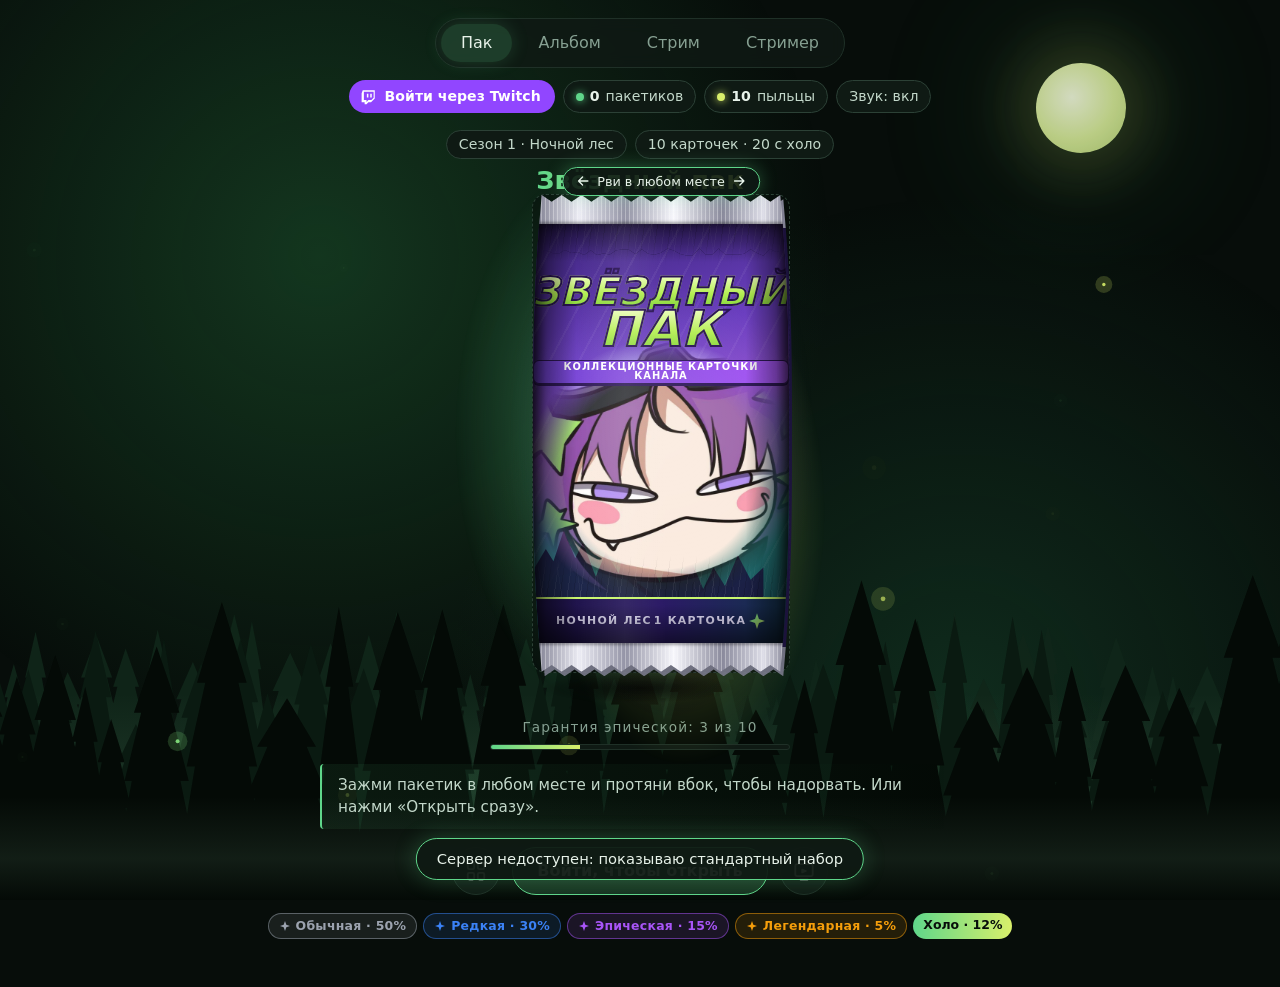
==== index.html @ a60d1fd6 "Панель стримера: пересчитывать доступ после загрузки списка каналов Co-Authored-By: Claude Opus 5.5 " ====
<!doctype html>
<html lang="ru">
<head>
<meta charset="utf-8">
<meta name="viewport" content="width=device-width,initial-scale=1">
<meta name="theme-color" content="#070d0a">
<title>Звёздный пак</title>
<meta name="description" content="Карточки канала за баллы Twitch: открывай пакетики, собирай коллекцию.">
<link rel="icon" href="img/smug.webp">
<link rel="stylesheet" href="style.css?v=202611061317">
</head>
<body>
<div class="bg" aria-hidden="true"><i class="moon"></i><svg class="forest" viewBox="0 0 1600 400" preserveAspectRatio="xMidYMax slice" aria-hidden="true"><defs><linearGradient id="mist" x1="0" y1="0" x2="0" y2="1"><stop offset="0" stop-color="#9fe3b5" stop-opacity="0"/><stop offset=".6" stop-color="#9fe3b5" stop-opacity=".09"/><stop offset="1" stop-color="#9fe3b5" stop-opacity="0"/></linearGradient></defs><path d="M0 400 L0 300 L0 300 L0 300 L7 264 L3 264 L11 231 L7 231 L19 198 L30 231 L26 231 L34 264 L30 264 L37 300 L29 291 L29 291 L37 250 L32 250 L42 210 L38 210 L51 172 L64 210 L60 210 L69 250 L65 250 L73 291 L54 292 L54 292 L59 248 L56 248 L62 207 L59 207 L68 167 L76 207 L73 207 L79 248 L76 248 L81 292 L70 283 L70 283 L77 229 L73 229 L82 177 L78 177 L90 127 L102 177 L98 177 L107 229 L103 229 L110 283 L94 278 L94 278 L102 220 L97 220 L108 165 L103 165 L117 112 L132 165 L127 165 L137 220 L132 220 L141 278 L129 276 L129 276 L140 243 L134 243 L147 212 L141 212 L159 182 L177 212 L171 212 L184 243 L178 243 L188 276 L180 272 L180 272 L185 237 L182 237 L189 204 L186 204 L195 172 L204 204 L201 204 L208 237 L205 237 L211 272 L200 278 L200 278 L206 230 L203 230 L210 185 L206 185 L216 141 L226 185 L222 185 L230 230 L226 230 L232 278 L225 275 L225 275 L233 242 L228 242 L238 211 L234 211 L247 180 L261 211 L256 211 L266 242 L261 242 L269 275 L250 269 L250 269 L259 226 L254 226 L265 185 L260 185 L275 145 L290 185 L285 185 L295 226 L291 226 L299 269 L283 271 L283 271 L290 231 L286 231 L295 194 L291 194 L303 157 L316 194 L312 194 L321 231 L317 231 L324 271 L317 275 L317 275 L323 228 L320 228 L327 183 L324 183 L334 139 L344 183 L341 183 L349 228 L345 228 L351 275 L342 283 L342 283 L351 243 L346 243 L357 206 L352 206 L368 170 L383 206 L378 206 L389 243 L384 243 L393 283 L388 275 L388 275 L395 222 L391 222 L400 173 L396 173 L408 124 L420 173 L416 173 L425 222 L421 222 L428 275 L412 275 L412 275 L417 225 L414 225 L420 177 L417 177 L425 131 L434 177 L431 177 L437 225 L434 225 L439 275 L434 276 L434 276 L444 236 L439 236 L451 198 L445 198 L462 161 L479 198 L473 198 L485 236 L480 236 L490 276 L478 278 L478 278 L487 234 L482 234 L492 192 L488 192 L501 152 L515 192 L510 192 L520 234 L516 234 L524 278 L517 287 L517 287 L525 237 L520 237 L530 190 L525 190 L538 144 L551 190 L546 190 L556 237 L551 237 L559 287 L541 291 L541 291 L550 232 L545 232 L555 176 L551 176 L565 122 L579 176 L575 176 L585 232 L580 232 L589 291 L581 287 L581 287 L588 237 L584 237 L593 189 L589 189 L601 143 L613 189 L609 189 L617 237 L613 237 L620 287 L603 286 L603 286 L609 251 L606 251 L613 218 L609 218 L619 187 L628 218 L625 218 L632 251 L629 251 L635 286 L621 291 L621 291 L627 253 L624 253 L630 217 L627 217 L636 182 L645 217 L642 217 L649 253 L646 253 L652 291 L642 299 L642 299 L647 255 L644 255 L651 213 L648 213 L656 173 L665 213 L662 213 L668 255 L666 255 L671 299 L663 306 L663 306 L673 251 L668 251 L680 198 L674 198 L690 147 L706 198 L701 198 L713 251 L708 251 L717 306 L698 305 L698 305 L705 249 L701 249 L710 195 L706 195 L717 144 L729 195 L725 195 L733 249 L730 249 L736 305 L732 298 L732 298 L738 260 L735 260 L742 224 L738 224 L748 189 L758 224 L754 224 L761 260 L758 260 L764 298 L752 298 L752 298 L761 259 L756 259 L766 222 L761 222 L775 186 L789 222 L784 222 L795 259 L790 259 L798 298 L778 296 L778 296 L785 249 L781 249 L789 204 L785 204 L797 161 L808 204 L805 204 L813 249 L809 249 L816 296 L812 300 L812 300 L820 251 L815 251 L825 205 L820 205 L833 160 L847 205 L842 205 L852 251 L847 251 L855 300 L846 291 L846 291 L856 237 L850 237 L863 187 L857 187 L874 138 L891 187 L886 187 L898 237 L892 237 L903 291 L894 297 L894 297 L901 254 L898 254 L906 214 L902 214 L914 175 L926 214 L922 214 L931 254 L927 254 L934 297 L917 299 L917 299 L923 266 L920 266 L926 235 L923 235 L932 204 L940 235 L937 235 L943 266 L940 266 L946 299 L935 293 L935 293 L942 260 L938 260 L946 229 L942 229 L954 198 L965 229 L961 229 L970 260 L966 260 L973 293 L956 286 L956 286 L961 244 L958 244 L964 205 L962 205 L970 167 L979 205 L976 205 L983 244 L980 244 L985 286 L972 293 L972 293 L981 258 L976 258 L986 224 L981 224 L996 191 L1010 224 L1005 224 L1015 258 L1011 258 L1019 293 L1002 290 L1002 290 L1009 255 L1005 255 L1014 222 L1010 222 L1021 190 L1033 222 L1029 222 L1037 255 L1033 255 L1040 290 L1035 300 L1035 300 L1042 255 L1038 255 L1047 212 L1043 212 L1055 171 L1068 212 L1064 212 L1073 255 L1069 255 L1076 300 L1059 292 L1059 292 L1066 253 L1062 253 L1070 216 L1066 216 L1078 181 L1089 216 L1085 216 L1093 253 L1090 253 L1096 292 L1090 285 L1090 285 L1095 227 L1093 227 L1098 172 L1096 172 L1104 119 L1112 172 L1109 172 L1115 227 L1112 227 L1117 285 L1110 278 L1110 278 L1118 246 L1114 246 L1123 216 L1119 216 L1132 186 L1146 216 L1141 216 L1151 246 L1147 246 L1155 278 L1143 288 L1143 288 L1153 237 L1147 237 L1159 189 L1154 189 L1170 142 L1187 189 L1182 189 L1194 237 L1188 237 L1198 288 L1178 285 L1178 285 L1184 232 L1181 232 L1188 182 L1185 182 L1194 133 L1204 182 L1200 182 L1207 232 L1204 232 L1210 285 L1202 291 L1202 291 L1208 253 L1205 253 L1213 217 L1209 217 L1220 183 L1231 217 L1228 217 L1236 253 L1232 253 L1239 291 L1233 300 L1233 300 L1243 246 L1237 246 L1249 195 L1244 195 L1260 146 L1277 195 L1271 195 L1283 246 L1278 246 L1288 300 L1279 305 L1279 305 L1285 259 L1281 259 L1289 216 L1285 216 L1295 174 L1306 216 L1302 216 L1310 259 L1306 259 L1312 305 L1301 296 L1301 296 L1306 256 L1304 256 L1309 219 L1307 219 L1315 183 L1323 219 L1320 219 L1326 256 L1323 256 L1328 296 L1319 300 L1319 300 L1329 256 L1323 256 L1336 214 L1330 214 L1348 174 L1365 214 L1360 214 L1372 256 L1367 256 L1377 300 L1370 309 L1370 309 L1381 268 L1375 268 L1388 228 L1382 228 L1399 190 L1417 228 L1411 228 L1424 268 L1418 268 L1428 309 L1407 304 L1407 304 L1413 267 L1409 267 L1417 232 L1413 232 L1423 198 L1433 232 L1430 232 L1437 267 L1433 267 L1439 304 L1432 312 L1432 312 L1442 267 L1436 267 L1448 225 L1443 225 L1459 184 L1475 225 L1470 225 L1482 267 L1477 267 L1486 312 L1474 318 L1474 318 L1479 268 L1477 268 L1483 221 L1480 221 L1489 175 L1497 221 L1495 221 L1501 268 L1498 268 L1503 318 L1499 324 L1499 324 L1509 279 L1504 279 L1515 236 L1510 236 L1525 195 L1541 236 L1535 236 L1547 279 L1542 279 L1551 324 L1531 329 L1531 329 L1538 275 L1534 275 L1542 225 L1538 225 L1550 175 L1561 225 L1557 225 L1565 275 L1562 275 L1568 329 L1564 327 L1564 327 L1571 269 L1567 269 L1576 215 L1572 215 L1584 162 L1596 215 L1592 215 L1601 269 L1597 269 L1604 327 L1596 321 L1596 321 L1601 285 L1598 285 L1605 251 L1602 251 L1611 219 L1620 251 L1617 251 L1624 285 L1621 285 L1626 321 L1600 327 L1600 400 Z" fill="#10261a" opacity="0.95"/><rect x="0" y="200" width="1600" height="160" fill="url(#mist)"/><path d="M0 400 L0 330 L0 330 L0 330 L7 263 L3 263 L12 199 L8 199 L19 137 L31 199 L27 199 L36 263 L32 263 L39 330 L35 333 L35 333 L43 275 L38 275 L49 220 L44 220 L58 168 L72 220 L68 220 L78 275 L73 275 L82 333 L63 325 L63 325 L76 264 L69 264 L85 206 L78 206 L100 150 L122 206 L114 206 L131 264 L123 264 L137 325 L117 332 L117 332 L126 263 L121 263 L132 198 L127 198 L142 135 L158 198 L153 198 L164 263 L159 263 L168 332 L160 327 L160 327 L167 278 L163 278 L173 232 L168 232 L181 188 L194 232 L190 232 L199 278 L195 278 L203 327 L187 328 L187 328 L195 275 L191 275 L200 225 L196 225 L209 177 L222 225 L218 225 L227 275 L223 275 L231 328 L213 335 L213 335 L222 280 L217 280 L227 229 L223 229 L237 179 L251 229 L246 229 L257 280 L252 280 L261 335 L249 341 L249 341 L258 271 L253 271 L264 204 L259 204 L274 140 L289 204 L284 204 L295 271 L290 271 L299 341 L285 342 L285 342 L295 303 L290 303 L302 266 L296 266 L313 230 L329 266 L324 266 L336 303 L330 303 L340 342 L324 337 L324 337 L330 270 L327 270 L334 208 L331 208 L340 147 L350 208 L347 208 L354 270 L351 270 L357 337 L344 336 L344 336 L355 279 L349 279 L363 224 L357 224 L376 171 L395 224 L388 224 L402 279 L396 279 L407 336 L386 337 L386 337 L396 271 L390 271 L403 209 L397 209 L414 148 L431 209 L425 209 L438 271 L432 271 L442 337 L419 338 L419 338 L427 290 L422 290 L432 244 L428 244 L440 200 L453 244 L449 244 L459 290 L454 290 L462 338 L454 338 L454 338 L464 273 L459 273 L471 211 L466 211 L482 152 L499 211 L494 211 L506 273 L500 273 L511 338 L503 337 L503 337 L514 281 L508 281 L521 228 L515 228 L533 176 L550 228 L544 228 L557 281 L551 281 L562 337 L546 340 L546 340 L555 283 L550 283 L561 229 L556 229 L572 177 L587 229 L582 229 L594 283 L588 283 L598 340 L583 347 L583 347 L594 278 L588 278 L602 213 L595 213 L614 149 L633 213 L627 213 L640 278 L634 278 L645 347 L638 343 L638 343 L648 272 L642 272 L655 204 L649 204 L666 139 L683 204 L677 204 L690 272 L684 272 L694 343 L685 337 L685 337 L692 283 L688 283 L697 233 L693 233 L704 183 L715 233 L712 233 L720 283 L716 283 L723 337 L707 333 L707 333 L713 271 L710 271 L718 213 L714 213 L725 156 L735 213 L732 213 L740 271 L736 271 L743 333 L736 340 L736 340 L743 276 L739 276 L748 216 L744 216 L756 158 L768 216 L764 216 L772 276 L768 276 L775 340 L767 334 L767 334 L779 262 L772 262 L788 193 L781 193 L802 127 L823 193 L816 193 L831 262 L824 262 L837 334 L811 341 L811 341 L820 286 L815 286 L826 233 L821 233 L835 182 L850 233 L845 233 L856 286 L851 286 L860 341 L855 347 L855 347 L862 293 L858 293 L867 242 L863 242 L875 193 L887 242 L883 242 L891 293 L887 293 L894 347 L884 344 L884 344 L891 294 L887 294 L896 247 L892 247 L904 202 L916 247 L912 247 L921 294 L917 294 L925 344 L917 336 L917 336 L927 282 L921 282 L933 231 L928 231 L945 182 L961 231 L956 231 L968 282 L963 282 L973 336 L948 334 L948 334 L958 277 L952 277 L965 224 L960 224 L977 172 L995 224 L989 224 L1002 277 L996 277 L1007 334 L982 341 L982 341 L993 269 L987 269 L1001 200 L995 200 L1015 134 L1034 200 L1028 200 L1042 269 L1036 269 L1048 341 L1020 338 L1020 338 L1026 272 L1023 272 L1030 210 L1027 210 L1037 150 L1048 210 L1044 210 L1052 272 L1048 272 L1054 338 L1042 332 L1042 332 L1051 261 L1046 261 L1057 195 L1052 195 L1068 130 L1083 195 L1078 195 L1089 261 L1084 261 L1093 332 L1084 328 L1084 328 L1091 257 L1088 257 L1096 190 L1092 190 L1104 126 L1116 190 L1112 190 L1120 257 L1116 257 L1123 328 L1114 331 L1114 331 L1120 290 L1117 290 L1124 252 L1121 252 L1132 215 L1143 252 L1139 252 L1147 290 L1143 290 L1150 331 L1142 330 L1142 330 L1149 258 L1145 258 L1153 191 L1149 191 L1160 126 L1171 191 L1167 191 L1175 258 L1171 258 L1178 330 L1170 335 L1170 335 L1176 266 L1173 266 L1181 202 L1177 202 L1188 139 L1199 202 L1195 202 L1203 266 L1199 266 L1206 335 L1190 340 L1190 340 L1200 290 L1195 290 L1206 243 L1201 243 L1216 196 L1232 243 L1227 243 L1238 290 L1233 290 L1242 340 L1229 347 L1229 347 L1237 304 L1232 304 L1242 264 L1238 264 L1251 224 L1264 264 L1260 264 L1269 304 L1265 304 L1273 347 L1261 343 L1261 343 L1268 299 L1264 299 L1272 257 L1269 257 L1280 217 L1291 257 L1287 257 L1295 299 L1292 299 L1298 343 L1282 338 L1282 338 L1291 289 L1286 289 L1296 243 L1291 243 L1305 198 L1319 243 L1314 243 L1324 289 L1320 289 L1328 338 L1320 335 L1320 335 L1329 290 L1324 290 L1336 248 L1330 248 L1346 207 L1363 248 L1357 248 L1369 290 L1364 290 L1373 335 L1356 327 L1356 327 L1363 288 L1359 288 L1369 251 L1364 251 L1377 216 L1390 251 L1386 251 L1395 288 L1391 288 L1399 327 L1391 328 L1391 328 L1398 273 L1394 273 L1403 221 L1399 221 L1411 171 L1423 221 L1419 221 L1428 273 L1424 273 L1431 328 L1426 322 L1426 322 L1438 268 L1431 268 L1446 218 L1440 218 L1460 169 L1480 218 L1473 218 L1488 268 L1481 268 L1493 322 L1475 327 L1475 327 L1484 271 L1479 271 L1490 218 L1485 218 L1499 166 L1514 218 L1509 218 L1520 271 L1515 271 L1524 327 L1514 335 L1514 335 L1522 267 L1517 267 L1528 203 L1523 203 L1537 142 L1551 203 L1547 203 L1557 267 L1552 267 L1561 335 L1551 337 L1551 337 L1560 286 L1555 286 L1566 239 L1561 239 L1576 192 L1591 239 L1586 239 L1597 286 L1592 286 L1601 337 L1579 331 L1579 331 L1586 267 L1582 267 L1590 206 L1587 206 L1597 147 L1608 206 L1604 206 L1612 267 L1609 267 L1615 331 L1600 326 L1600 400 Z" fill="#0a1a11" opacity="1"/><path d="M0 400 L0 370 L0 370 L0 370 L8 286 L4 286 L14 207 L9 207 L23 131 L37 207 L32 207 L43 286 L38 286 L46 370 L39 360 L39 360 L50 303 L44 303 L57 250 L51 250 L68 199 L85 250 L79 250 L92 303 L86 303 L96 360 L77 360 L77 360 L86 294 L81 294 L92 232 L87 232 L102 172 L117 232 L112 232 L123 294 L118 294 L127 360 L109 360 L109 360 L126 290 L116 290 L137 223 L128 223 L156 159 L184 223 L175 223 L196 290 L186 290 L203 360 L169 360 L169 360 L179 298 L174 298 L186 240 L181 240 L198 184 L216 240 L210 240 L223 298 L217 298 L227 360 L201 359 L201 359 L213 290 L206 290 L221 226 L215 226 L235 163 L255 226 L248 226 L263 290 L256 290 L269 359 L243 359 L243 359 L250 301 L246 301 L255 247 L251 247 L264 194 L276 247 L272 247 L281 301 L277 301 L285 359 L267 357 L267 357 L275 311 L271 311 L280 267 L276 267 L289 225 L302 267 L298 267 L308 311 L303 311 L311 357 L296 354 L296 354 L309 285 L302 285 L318 219 L311 219 L333 155 L355 219 L347 219 L364 285 L356 285 L370 354 L356 356 L356 356 L370 271 L362 271 L380 190 L372 190 L396 112 L420 190 L412 190 L430 271 L422 271 L436 356 L411 354 L411 354 L428 302 L419 302 L440 252 L430 252 L459 205 L487 252 L478 252 L499 302 L489 302 L506 354 L487 356 L487 356 L495 272 L491 272 L501 194 L496 194 L509 117 L523 194 L518 194 L528 272 L524 272 L531 356 L525 357 L525 357 L540 275 L532 275 L550 197 L542 197 L566 122 L591 197 L582 197 L600 275 L592 275 L607 357 L574 358 L574 358 L587 274 L580 274 L595 195 L588 195 L609 119 L629 195 L623 195 L638 274 L631 274 L643 358 L632 360 L632 360 L645 274 L638 274 L654 193 L646 193 L668 114 L690 193 L683 193 L699 274 L692 274 L705 360 L690 360 L690 360 L699 313 L694 313 L706 269 L700 269 L717 226 L733 269 L727 269 L739 313 L734 313 L744 360 L722 358 L722 358 L730 275 L726 275 L736 196 L731 196 L745 120 L760 196 L755 196 L765 275 L761 275 L769 358 L757 360 L757 360 L771 283 L763 283 L780 211 L772 211 L795 141 L818 211 L810 211 L827 283 L819 283 L833 360 L812 354 L812 354 L827 274 L818 274 L837 199 L829 199 L854 127 L880 199 L871 199 L890 274 L881 274 L897 354 L873 354 L873 354 L887 306 L880 306 L897 260 L889 260 L912 216 L935 260 L928 260 L945 306 L937 306 L951 354 L936 351 L936 351 L944 294 L940 294 L950 239 L945 239 L959 187 L972 239 L968 239 L978 294 L973 294 L982 351 L973 348 L973 348 L987 258 L979 258 L997 173 L989 173 L1014 91 L1038 173 L1030 173 L1048 258 L1040 258 L1055 348 L1032 346 L1032 346 L1044 270 L1037 270 L1052 198 L1045 198 L1066 128 L1086 198 L1079 198 L1094 270 L1087 270 L1100 346 L1087 348 L1087 348 L1101 299 L1093 299 L1110 253 L1103 253 L1126 208 L1149 253 L1141 253 L1158 299 L1150 299 L1164 348 L1133 345 L1133 345 L1148 286 L1140 286 L1158 230 L1150 230 L1174 175 L1199 230 L1191 230 L1209 286 L1201 286 L1215 345 L1195 339 L1195 339 L1203 281 L1198 281 L1208 227 L1204 227 L1217 174 L1231 227 L1226 227 L1236 281 L1232 281 L1240 339 L1230 341 L1230 341 L1244 283 L1236 283 L1253 227 L1246 227 L1269 173 L1293 227 L1285 227 L1302 283 L1294 283 L1308 341 L1287 341 L1287 341 L1299 290 L1293 290 L1307 242 L1301 242 L1321 195 L1341 242 L1334 242 L1349 290 L1342 290 L1354 341 L1345 337 L1345 337 L1362 249 L1353 249 L1373 166 L1364 166 L1392 86 L1421 166 L1411 166 L1432 249 L1423 249 L1440 337 L1398 337 L1398 337 L1413 247 L1405 247 L1424 163 L1415 163 L1441 81 L1467 163 L1458 163 L1477 247 L1468 247 L1484 337 L1459 334 L1459 334 L1468 245 L1463 245 L1475 162 L1469 162 L1485 81 L1501 162 L1496 162 L1507 245 L1502 245 L1512 334 L1492 335 L1492 335 L1501 266 L1496 266 L1507 200 L1502 200 L1516 137 L1531 200 L1526 200 L1537 266 L1532 266 L1541 335 L1535 331 L1535 331 L1551 262 L1542 262 L1561 197 L1553 197 L1578 134 L1604 197 L1596 197 L1615 262 L1606 262 L1622 331 L1600 333 L1600 400 Z" fill="#040a06" opacity="1"/><rect x="0" y="300" width="1600" height="100" fill="url(#mist)"/></svg><div class="leaves"><i class="leaf" style="left:23.1%;--d:24.8s;--dl:-12.6s;--s:0.72;--lc:#3fae5e"><svg viewBox="0 0 24 24"><path d="M12 2C6 6 4 12 6 18c1 2 3 4 6 4 3 0 5-2 6-4 2-6 0-12-6-16Zm0 3v16" /></svg></i><i class="leaf" style="left:95.0%;--d:22.2s;--dl:-10.5s;--s:1.21;--lc:#d9ef6b"><svg viewBox="0 0 24 24"><path d="M12 2C6 6 4 12 6 18c1 2 3 4 6 4 3 0 5-2 6-4 2-6 0-12-6-16Zm0 3v16" /></svg></i><i class="leaf" style="left:34.4%;--d:17.8s;--dl:-21.8s;--s:0.70;--lc:#c9a43a"><svg viewBox="0 0 24 24"><path d="M12 2C6 6 4 12 6 18c1 2 3 4 6 4 3 0 5-2 6-4 2-6 0-12-6-16Zm0 3v16" /></svg></i><i class="leaf" style="left:83.9%;--d:15.4s;--dl:-24.1s;--s:1.20;--lc:#c9a43a"><svg viewBox="0 0 24 24"><path d="M12 2C6 6 4 12 6 18c1 2 3 4 6 4 3 0 5-2 6-4 2-6 0-12-6-16Zm0 3v16" /></svg></i><i class="leaf" style="left:25.3%;--d:14.8s;--dl:-10.1s;--s:1.31;--lc:#3fae5e"><svg viewBox="0 0 24 24"><path d="M12 2C6 6 4 12 6 18c1 2 3 4 6 4 3 0 5-2 6-4 2-6 0-12-6-16Zm0 3v16" /></svg></i><i class="leaf" style="left:36.1%;--d:19.1s;--dl:-7.2s;--s:0.73;--lc:#3fae5e"><svg viewBox="0 0 24 24"><path d="M12 2C6 6 4 12 6 18c1 2 3 4 6 4 3 0 5-2 6-4 2-6 0-12-6-16Zm0 3v16" /></svg></i><i class="leaf" style="left:5.2%;--d:21.9s;--dl:-16.5s;--s:0.80;--lc:#c9a43a"><svg viewBox="0 0 24 24"><path d="M12 2C6 6 4 12 6 18c1 2 3 4 6 4 3 0 5-2 6-4 2-6 0-12-6-16Zm0 3v16" /></svg></i><i class="leaf" style="left:43.6%;--d:17.8s;--dl:-20.1s;--s:1.25;--lc:#d9ef6b"><svg viewBox="0 0 24 24"><path d="M12 2C6 6 4 12 6 18c1 2 3 4 6 4 3 0 5-2 6-4 2-6 0-12-6-16Zm0 3v16" /></svg></i><i class="leaf" style="left:88.4%;--d:23.7s;--dl:-16.4s;--s:1.34;--lc:#2f8f4c"><svg viewBox="0 0 24 24"><path d="M12 2C6 6 4 12 6 18c1 2 3 4 6 4 3 0 5-2 6-4 2-6 0-12-6-16Zm0 3v16" /></svg></i><i class="leaf" style="left:54.9%;--d:22.6s;--dl:-1.3s;--s:1.21;--lc:#d9ef6b"><svg viewBox="0 0 24 24"><path d="M12 2C6 6 4 12 6 18c1 2 3 4 6 4 3 0 5-2 6-4 2-6 0-12-6-16Zm0 3v16" /></svg></i><i class="leaf" style="left:61.5%;--d:15.7s;--dl:-22.6s;--s:1.04;--lc:#2f8f4c"><svg viewBox="0 0 24 24"><path d="M12 2C6 6 4 12 6 18c1 2 3 4 6 4 3 0 5-2 6-4 2-6 0-12-6-16Zm0 3v16" /></svg></i></div></div>
<div class="veil" id="veil" aria-hidden="true"></div>
<button class="dropstar" id="dropStar" hidden aria-label="Звездопад! Поймай звезду"><svg viewBox="0 0 24 24"><path d="M12 1.5 14.6 9.4 22.5 12 14.6 14.6 12 22.5 9.4 14.6 1.5 12 9.4 9.4Z" fill="#e8ffb0"/></svg><span>Лови!</span></button>
<div class="dropbanner" id="dropBanner" hidden></div>
<button class="ufo" id="ufo" hidden aria-label="НЛО! Нажми, чтобы получить бонус">
  <i class="beam"></i>
  <svg viewBox="0 0 120 60" aria-hidden="true">
    <defs>
      <linearGradient id="uf1" x1="0" y1="0" x2="0" y2="1"><stop offset="0" stop-color="#eef2f6"/><stop offset=".55" stop-color="#9aa4b4"/><stop offset="1" stop-color="#4d5566"/></linearGradient>
      <radialGradient id="uf2" cx=".4" cy=".35" r=".7"><stop offset="0" stop-color="#eafff3"/><stop offset=".5" stop-color="#7ff0b0" stop-opacity=".85"/><stop offset="1" stop-color="#2a9a68" stop-opacity=".7"/></radialGradient>
    </defs>
    <ellipse cx="60" cy="27" rx="22" ry="17" fill="url(#uf2)"/>
    <ellipse cx="53" cy="20" rx="6" ry="4" fill="#fff" opacity=".6"/>
    <ellipse cx="60" cy="37" rx="56" ry="13" fill="url(#uf1)"/>
    <ellipse cx="60" cy="33" rx="44" ry="5" fill="#ffffff" opacity=".35"/>
    <ellipse cx="60" cy="45" rx="26" ry="5" fill="#2e3442"/>
    <g class="ul"><circle cx="18" cy="39" r="3"/><circle cx="34" cy="43" r="3"/><circle cx="52" cy="45" r="3"/><circle cx="68" cy="45" r="3"/><circle cx="86" cy="43" r="3"/><circle cx="102" cy="39" r="3"/></g>
  </svg>
</button>

<header>
  <nav>
    <a href="#pack" data-tab="pack" aria-current="page">Пак</a>
    <a href="#album" data-tab="album">Альбом</a>
    <a href="#stream" data-tab="stream">Стрим</a>
    <a href="#admin" data-tab="admin">Стример</a>
  </nav>
  <div class="wallet">
    <span id="userbox" class="userbox"></span>
    <span class="cat" title="Баллы канала"><i class="d"></i><b id="bal">0</b> баллов</span>
    <span class="cat" title="Лесная пыльца за дубли"><i class="d t"></i><b id="dust">0</b> пыльцы</span>
    <span class="cat watchchip" id="watchChip" hidden title="Пакетик за просмотр стрима"><i class="d w"></i><b id="watchTxt">0/30</b> мин</span>
    <button class="cat" id="earn">+5 000 баллов</button>
    <button class="cat" id="reset">Сбросить демо</button>
    <button class="cat" id="snd" aria-pressed="true">Звук: вкл</button>
  </div>
</header>

<!-- ПАК -->
<main class="home" id="tab-pack">
  <section class="info" id="info" aria-live="polite"></section>
  <div class="stagewrap" id="stage">
    <div class="glow" id="glow" aria-hidden="true"></div>
    <div class="rays" id="rays" aria-hidden="true"></div>
    <div class="flash" id="flash" aria-hidden="true"></div>
    <div class="shadow" aria-hidden="true"></div>
  </div>
  <div class="counter" id="pityTxt"></div>
  <div class="pity"><i id="pityBar" style="width:0"></i></div>
  <div class="notebox" id="notebox"><p class="note" id="note">Нажми «Открыть» — на стриме так же сработает награда за баллы канала.</p></div>
  <div class="controls">
    <button class="btn" id="toAlbum" aria-label="Открыть альбом" title="Альбом"><svg viewBox="0 0 24 24"><rect x="3" y="3" width="7" height="7" rx="1.5"/><rect x="14" y="3" width="7" height="7" rx="1.5"/><rect x="3" y="14" width="7" height="7" rx="1.5"/><rect x="14" y="14" width="7" height="7" rx="1.5"/></svg></button>
    <button class="pill" id="open">Открыть <span class="cost">5 000</span></button>
    <button class="btn" id="toStream" aria-label="Оверлей стрима" title="Оверлей"><svg viewBox="0 0 24 24"><rect x="2.5" y="4.5" width="19" height="13" rx="2"/><path d="M8 21h8M10 10.5l4 1.5-4 1.5z"/></svg></button>
  </div>
  <button class="pill sm inspect" id="inspect" hidden>Рассмотреть карточку</button>
  <div class="odds" id="odds"></div>
  <section class="recent" id="recent" hidden><h3>Выбито за эту сессию</h3><div class="rlist" id="rlist"></div></section>
</main>

<!-- АЛЬБОМ -->
<main id="tab-album" hidden>
  <div class="bar">
    <div class="stats">
      <span class="cat">Собрано <b id="sCol">0 / 20</b></span>
      <span class="cat">Паков <b id="sPulls">0</b></span>
      <span class="cat">Дублей <b id="sDup">0</b></span>
    </div>
    <div class="chips" id="filters"></div>
  </div>
  <div class="progress"><i id="colBar" style="width:0"></i></div>
  <div id="album"></div>
</main>

<!-- СТРИМ -->
<main id="tab-stream" hidden>
  <div class="streamgrid" id="liveGrid" hidden style="margin-bottom:16px">
    <section class="doc">
      <div class="lw-head"><h2>Смотри стрим здесь</h2><span class="lw-state" id="lwState">офлайн</span></div>
      <div class="chsw" id="chSwitch"></div>
      <div class="player" id="playerBox"><div class="ph">Плеер появится здесь</div></div>
      <div class="lw-prog"><div class="lw-txt" id="lwTxt">Войди на сайт: пока идёт стрим, за каждые 30 минут просмотра — бесплатный пакетик.</div><div class="lw-bar"><i id="lwBar"></i></div></div>
    </section>
    <section class="doc"><h2>Чат</h2><div class="chatbox" id="chatBox"></div></section>
  </div>
  <div class="streamgrid">
    <section class="doc" id="demoScreen">
      <h2>Так это видят на стриме</h2>
      <p class="lh">Оверлей для OBS: добавляется как «Источник браузера»</p>
      <p class="lh" id="obsLink" hidden></p>
      <div class="screen">
        <span class="live">LIVE</span>
        <div class="game">идёт стрим…</div>
        <div class="alert" id="alert"><div class="ap" id="alertPic"></div><div><div class="t1" id="alertT1"></div><div class="t2" id="alertT2"></div></div></div>
      </div>
      <label class="nick" for="nick">Твой ник в чате <input id="nick" value="zvezdochka_fan" maxlength="24"></label>
    </section>
    <section class="doc">
      <h2>Лента выпадений</h2>
      <p class="lh">Весь канал, в реальном времени</p>
      <ul class="feed" id="feed"></ul>
      <p class="note">Дубли превращаются в лесную пыльцу. Пыльца тратится на создание недостающей карточки прямо в альбоме.</p>
    </section>
  </div>
</main>

<!-- ПАНЕЛЬ СТРИМЕРА -->
<main id="tab-admin" hidden>
  <section class="doc lock" id="admLock">
    <div class="lock-ico"><svg viewBox="0 0 24 24"><rect x="5" y="11" width="14" height="10" rx="2"/><path d="M8 11V8a4 4 0 0 1 8 0v3"/></svg></div>
    <h2>Панель только для стримера</h2>
    <p class="lh" id="admLockTxt"></p>
    <button class="linkbtn" id="admKeyToggle" hidden>У меня есть ключ стримера</button>
    <div class="keyrow" id="admKeyRow" hidden><input type="password" id="admKeyIn" placeholder="Ключ стримера" autocomplete="off"><button class="pill sm" id="admKeyGo">Войти по ключу</button></div>
    <div class="claimbox" id="admClaim" hidden>
      <h3>Первый запуск: придумай ключ стримера</h3>
      <p class="lh">Это пароль от панели. Запиши его куда-нибудь — восстановить его нельзя. Минимум 16 символов.</p>
      <div class="keyrow"><input type="text" id="clKey" placeholder="Например: лесной-пак-2026-моя-звезда" autocomplete="off"><button class="pill sm ghost" id="clGen">Придумай за меня</button></div>
      <div class="keyrow"><button class="pill" id="clGo">Сохранить ключ и открыть панель</button></div>
      <p class="lh small" id="clLeft"></p>
    </div>
    <button class="twbtn" data-login="streamer"><svg viewBox="0 0 24 24" aria-hidden="true"><path d="M5 3 3.5 7v12h4v2.5h2.5l2.5-2.5h3.5l5-5V3H5Zm14.5 10-3 3h-4L10 18.5V16H6.5V5h13v8Z" fill="currentColor"/><path d="M15 7.5h2v5h-2zM10.5 7.5h2v5h-2z" fill="currentColor"/></svg>Войти через Twitch</button>
  </section>
  <div id="admBody" hidden>
  <div class="adm-head">
    <div><h2 class="adm-title">Панель стримера</h2>
    <p class="lh" id="admHeadTxt">Добавляй карточки, выставляй редкость и шансы. В демо всё хранится в этом браузере; в рабочей версии — на сервере, а вход только через Twitch-аккаунт канала.</p></div>
  </div>
  <div class="adm-grid">
    <section class="doc" id="admForm">
      <h2 id="admFormTitle">Новая карточка</h2>
      <p class="lh">Картинка лучше всего вертикальная, 5 : 7</p>
      <div class="adm-edit">
        <div class="adm-prev"><div id="admPrev"></div></div>
        <div class="adm-fields">
          <label class="drop" id="admDrop"><input type="file" id="admFile" accept="image/*"><span id="admDropTxt">Перетащи картинку сюда или нажми, чтобы выбрать</span></label>
          <div class="adm-pos" id="admPos" hidden>
            <label>Кадр по горизонтали<input type="range" id="admX" min="0" max="100" value="50"></label>
            <label>Кадр по вертикали<input type="range" id="admY" min="0" max="100" value="30"></label>
          </div>
          <label class="fld">Название<input id="admName" maxlength="28" placeholder="Например: Ночной стрим"></label>
          <label class="fld">Описание<input id="admFlavor" maxlength="80" placeholder="Короткая подпись на карточке"></label>
          <div class="fld"><span>Редкость</span><div class="rpick" id="admRar"></div></div>
          <div class="adm-actions">
            <button class="pill" id="admSave">Добавить в набор</button>
            <button class="cat" id="admCancel" hidden>Отмена</button>
          </div>
        </div>
      </div>
    </section>

    <section class="doc">
      <h2>Шансы и цена</h2>
      <p class="lh">Вес редкости — её доля среди выпадений. Сумма может быть любой, проценты пересчитаются сами.</p>
      <div class="odds-ed" id="admOdds"></div>
      <div class="adm-row3">
        <label class="fld">Шанс холо, %<input type="number" id="admFoil" min="0" max="100"></label>
        <label class="fld">Гарантия эпической, паков<input type="number" id="admPity" min="2" max="100"></label>
        <label class="fld">Цена пака, баллов<input type="number" id="admCost" min="1" step="100"></label>
      </div>
      <div class="adm-actions"><button class="pill" id="admOddsSave">Сохранить шансы</button><button class="cat" id="admResetSet">Вернуть стандартный набор</button></div>
    </section>
  </div>

  <section class="doc adm-live" id="admLive" hidden>
    <h2>Twitch и сервер</h2>
    <p class="lh" id="admLiveTxt"></p>
    <div class="adm-actions"><button class="pill" id="admReward">Создать награду «Звёздный пак»</button><button class="cat" id="admUnbind" hidden>Отвязать награду</button></div>
    <div class="obs-key" id="admObs" hidden></div>
    <div class="adm-row3" style="margin-top:14px">
      <label class="fld">Выдать пакетики зрителю (ник)<input id="admGrantLogin" placeholder="mur_mur"></label>
      <label class="fld">Сколько<input type="number" id="admGrantN" value="1" min="1" max="100"></label>
      <div class="fld"><span>&nbsp;</span><button class="cat" id="admGrant">Выдать</button></div>
    </div>
  </section>

  <section class="doc adm-live" id="admKeep" hidden>
    <h2>Удержание зрителей</h2>
    <p class="lh">Пока идёт стрим, зрители на сайте копят минуты просмотра и получают бесплатный пакетик. Сайт сам проверяет, что стрим в эфире. На вкладке «Стрим» у зрителей твой плеер и чат.</p>
    <div class="adm-row3">
      <label class="fld">Минут просмотра за пакетик<input type="number" id="kpMin" min="5" max="240" value="30"></label>
      <label class="fld">Пакетиков за просмотр в сутки<input type="number" id="kpDaily" min="0" max="50" value="4"></label>
      <div class="fld"><span>&nbsp;</span><button class="cat" id="kpSave">Сохранить</button></div>
    </div>
    <h3 style="margin:16px 0 6px">Звездопад</h3>
    <p class="lh">Быстрый розыгрыш: у всех, кто сейчас на сайте, падает звезда. Кто успел поймать — получает пакетик. Скажи на стриме: «Звездопад! Бегом на сайт!»</p>
    <div class="adm-row3">
      <label class="fld"><span>Сколько длится</span><select id="dpSec"><option value="60">1 минута</option><option value="90" selected>1,5 минуты</option><option value="180">3 минуты</option><option value="300">5 минут</option></select></label>
      <label class="fld"><span>Пакетиков за звезду</span><select id="dpPacks"><option value="1">1</option><option value="2">2</option><option value="3">3</option></select></label>
      <div class="fld"><span>&nbsp;</span><button class="pill" id="dpGo">Запустить звездопад</button></div>
    </div>
    <div class="follow-res" id="dpRes"></div>
  </section>

  <section class="doc adm-live" id="admFollow" hidden>
    <h2>Только для фолловеров</h2>
    <p class="lh">Если включить, открывать паки смогут только те, кто отслеживает канал. Проверку делает сервис <b>decapi.me</b>: ему нужно один раз разрешить смотреть список фолловеров.</p>
    <ol class="lh" style="margin:0 0 10px 18px;padding:0">
      <li>Нажми <a class="cat" href="https://decapi.me/auth/twitch?redirect=followed&amp;scopes=moderator:read:followers" target="_blank" rel="noopener">Получить токен на decapi.me</a>, войди аккаунтом канала и нажми «Authorize».</li>
      <li>Скопируй токен со страницы и вставь сюда.</li>
    </ol>
    <div class="adm-row3">
      <label class="fld">Токен decapi<input type="password" id="flToken" placeholder="вставь токен" autocomplete="off"></label>
      <label class="fld"><span>Только фолловеры</span><select id="flOn"><option value="0">Выключено — открывают все</option><option value="1">Включено</option></select></label>
      <div class="fld"><span>&nbsp;</span><button class="pill" id="flSave">Сохранить</button></div>
    </div>
    <div class="adm-row3" style="margin-top:10px">
      <label class="fld">Проверить зрителя (ник)<input id="flTestLogin" placeholder="mur_mur"></label>
      <div class="fld"><span>&nbsp;</span><button class="cat" id="flTest">Проверить</button></div>
    </div>
    <div class="follow-res" id="flRes"></div>
  </section>

  <section class="doc adm-list">
    <div class="adm-list-head"><h2>Карточки набора</h2><span class="cat" id="admCount"></span></div>
    <div class="adm-cards" id="admCards"></div>
  </section>
  </div>
</main>

<div class="modal" id="modal" hidden role="dialog" aria-modal="true" aria-label="Просмотр карточки">
  <button class="btn" id="mclose" aria-label="Закрыть" title="Закрыть (Esc)"><svg viewBox="0 0 24 24"><path d="M6 6l12 12M18 6 6 18"/></svg></button>
  <div class="mbox">
    <div class="vinfo" id="vinfo"></div>
    <div class="viewer" id="viewer">
      <div class="glow on" id="vglow" aria-hidden="true"></div>
      <div class="v3d" id="v3d"><div id="vedge" style="position:absolute;inset:0;transform-style:preserve-3d"></div><div class="vface" id="vfront"></div><div class="vface rear" id="vrear"></div></div>
    </div>
    <div class="vcount" id="vcount"></div>
    <div class="notebox"><p class="note" id="vnote"></p></div>
    <div class="controls">
      <button class="btn" id="vprev" aria-label="Предыдущая" title="Предыдущая (←)"><svg viewBox="0 0 24 24"><path d="M15 5l-7 7 7 7"/></svg></button>
      <button class="btn" id="vflip" aria-label="Перевернуть" title="Перевернуть (F)"><svg viewBox="0 0 24 24"><path d="M3 12a9 9 0 0 1 15.5-6.2L21 8M21 3v5h-5M21 12a9 9 0 0 1-15.5 6.2L3 16M3 21v-5h5"/></svg></button>
      <button class="btn" id="vzoom" aria-label="Увеличить" aria-pressed="false" title="Увеличить (Z)"><svg viewBox="0 0 24 24"><circle cx="11" cy="11" r="7"/><path d="M20 20l-4-4M11 8v6M8 11h6"/></svg></button>
      <button class="btn" id="vnext" aria-label="Следующая" title="Следующая (→)"><svg viewBox="0 0 24 24"><path d="M9 5l7 7-7 7"/></svg></button>
    </div>
    <div class="hint">Тяни карточку, чтобы повернуть · двойной клик переворачивает</div>
  </div>
</div>
<div class="modal" id="loginModal" hidden role="dialog" aria-modal="true" aria-labelledby="lgTitle">
  <div class="doc lbox">
    <button class="btn lclose" id="lgClose" aria-label="Закрыть"><svg viewBox="0 0 24 24"><path d="M6 6l12 12M18 6 6 18"/></svg></button>
    <div class="lg-ico"><svg viewBox="0 0 24 24" aria-hidden="true"><path d="M5 3 3.5 7v12h4v2.5h2.5l2.5-2.5h3.5l5-5V3H5Zm14.5 10-3 3h-4L10 18.5V16H6.5V5h13v8Z" fill="currentColor"/><path d="M15 7.5h2v5h-2zM10.5 7.5h2v5h-2z" fill="currentColor"/></svg></div>
    <h2 id="lgTitle">Вход через Twitch</h2>
    <p class="lh" id="lgTxt"></p>
    <div id="lgReal" hidden><button class="twbtn big" id="lgGo"><svg viewBox="0 0 24 24" aria-hidden="true"><path d="M5 3 3.5 7v12h4v2.5h2.5l2.5-2.5h3.5l5-5V3H5Zm14.5 10-3 3h-4L10 18.5V16H6.5V5h13v8Z" fill="currentColor"/><path d="M15 7.5h2v5h-2zM10.5 7.5h2v5h-2z" fill="currentColor"/></svg>Продолжить в Twitch</button></div>
    <div id="lgChat" hidden>
      <div id="lgChatStart">
        <label class="fld">Твой ник на Twitch<input id="lgChatNick" maxlength="25" placeholder="например, zvezdochka_fan" autocomplete="off"></label>
        <div class="adm-actions"><button class="twbtn" id="lgChatGo">Получить код</button></div>
      </div>
      <div id="lgChatCode" hidden>
        <p class="lh" id="lgChatHow"></p>
        <div class="lg-code" id="lgChatCmd"></div>
        <div class="adm-actions"><button class="cat" id="lgChatCopy">Скопировать</button><a class="cat" id="lgChatOpen" target="_blank" rel="noopener">Открыть чат</a><button class="cat" id="lgChatBack">Другой ник</button></div>
        <div class="demo-note" id="lgChatState">Жду сообщение в чате…</div>
      </div>
    </div>
    <div id="lgDemo" hidden>
      <div class="demo-note">Демо-вход: настоящий вход через Twitch включится, когда сайт будет на Nekoweb и в настройках будет указан Client ID приложения.</div>
      <label class="fld">Твой ник на Twitch<input id="lgNick" maxlength="25" placeholder="например, zvezdochka_fan" autocomplete="off"></label>
      <div class="adm-actions"><button class="twbtn" id="lgViewer"><svg viewBox="0 0 24 24" aria-hidden="true"><path d="M5 3 3.5 7v12h4v2.5h2.5l2.5-2.5h3.5l5-5V3H5Zm14.5 10-3 3h-4L10 18.5V16H6.5V5h13v8Z" fill="currentColor"/><path d="M15 7.5h2v5h-2zM10.5 7.5h2v5h-2z" fill="currentColor"/></svg>Войти как зритель</button><button class="cat" id="lgStreamer">Войти как стример канала</button></div>
    </div>
  </div>
</div>
<div class="toast" id="toast"></div>
<script src="config.js?v=202611061317"></script>
<script src="app.js?v=202611061317"></script>
</body>
</html>
---- style.css ----
/* Стиль по образцу ruvtubercaps.nekoweb.org: почти чёрный фон, фиолетовое и бирюзовое свечение, частицы, навигация-таблетка, тонкие рамки, системный шрифт. Одна тёмная тема — как у образца. */
:root,:root[data-theme="light"],:root[data-theme="dark"]{
  color-scheme:dark;
  --bg:#070d0a; --panel:#0f1a14; --line:#1f3027; --tx:#e8f3ea; --dim:#86a092; --soft:#c3d8ca;
  --vio:#5fd68a; --tea:#d9ef6b;
}
.r-common{--rc:#9CA3AF;--rcbg:#9ca3af1f;--rcbd:#9ca3af80}
.r-rare{--rc:#3B82F6;--rcbg:#3b82f61f;--rcbd:#3b82f680}
.r-epic{--rc:#A855F7;--rcbg:#a855f71f;--rcbd:#a855f780}
.r-legendary{--rc:#F59E0B;--rcbg:#f59e0b1f;--rcbd:#f59e0b80}

*{box-sizing:border-box} html,body{margin:0}
html{background:var(--bg)!important;color-scheme:dark;overflow-x:clip;scrollbar-width:thin;scrollbar-color:#2c4136 #070d0a}
body{background:var(--bg)!important;color:var(--tx);font:16px/1.5 system-ui,-apple-system,"Segoe UI",Roboto,sans-serif;min-height:100vh;overflow-x:clip}
button{font:inherit;color:inherit;cursor:pointer}
:focus-visible{outline:2px solid var(--tea);outline-offset:3px}

/* фон */
.bg{position:fixed;inset:0;z-index:0;overflow:hidden;pointer-events:none}
header,main{position:relative;z-index:1}
.bg::before,.bg::after{content:"";position:absolute;width:80vmax;height:80vmax;border-radius:50%;opacity:.35;animation:drift 28s ease-in-out infinite alternate}
.bg::before{background:radial-gradient(closest-side,var(--vio),transparent);top:-20vmax;left:-15vmax}
.bg::after{background:radial-gradient(closest-side,var(--tea),transparent);bottom:-25vmax;right:-15vmax;animation-delay:-14s}
@keyframes drift{to{transform:translate(12vmax,8vmax) scale(1.2)}}
.bg canvas{position:absolute;inset:0;width:100%;height:100%;z-index:2}
.bg::before{background:radial-gradient(closest-side,#2f8f4c,transparent)!important;opacity:.32}
.bg::after{background:radial-gradient(closest-side,#1d5a3a,transparent)!important;opacity:.4}
.forest{position:absolute;left:0;right:0;bottom:0;width:100%;height:min(46vh,420px);z-index:1}
.moon{position:absolute;top:7vh;right:12vw;width:90px;height:90px;border-radius:50%;z-index:0;
  background:radial-gradient(circle at 40% 38%,#f6ffe0,#d9ef9a 55%,#b8d77a);box-shadow:0 0 60px 20px #d9ef6b33,0 0 160px 60px #5fd68a1a;opacity:.85}
@media(max-width:600px){.moon{width:54px;height:54px;right:8vw}}
.leaves{position:absolute;inset:0;z-index:3;overflow:hidden}
.leaf{position:absolute;top:-6vh;width:calc(18px * var(--s));height:calc(18px * var(--s));animation:fall var(--d) linear var(--dl) infinite}
.leaf svg{width:100%;height:100%;fill:var(--lc);stroke:#0006;stroke-width:1;opacity:.55;animation:sway calc(var(--d) / 5) ease-in-out var(--dl) infinite alternate}
@keyframes fall{to{transform:translateY(115vh)}}
@keyframes sway{from{transform:translateX(-30px) rotate(-40deg)}to{transform:translateX(30px) rotate(50deg)}}

/* шапка */
header{display:flex;flex-direction:column;align-items:center;gap:12px;padding:18px 16px 6px}
nav{display:flex;gap:6px;padding:5px;border:1px solid var(--line);border-radius:99px;background:#0f1a14cc;backdrop-filter:blur(8px)}
nav a{color:var(--dim);text-decoration:none;padding:7px 20px;border-radius:99px;transition:.2s}
nav a:hover{color:var(--tx)}
nav a[aria-current]{color:var(--tx);background:#5fd68a30;box-shadow:0 0 18px #5fd68a30}
@media(max-width:460px){nav a{padding:7px 10px;font-size:.88rem}}
.wallet{display:flex;flex-wrap:wrap;justify-content:center;gap:6px 8px}
.cat{display:inline-flex;align-items:center;gap:6px;color:var(--soft);font-size:.88rem;border:1px solid #2c4136;border-radius:99px;padding:3px 12px;background:var(--panel);font-variant-numeric:tabular-nums}
.cat b{color:var(--tx);font-weight:600}
.cat .d{width:8px;height:8px;border-radius:50%;background:var(--vio);box-shadow:0 0 8px var(--vio)}
.cat .d.t{background:var(--tea);box-shadow:0 0 8px var(--tea)}
button.cat{transition:.2s}
button.cat:hover{color:var(--tx);border-color:var(--vio);box-shadow:0 0 14px #5fd68a40}

main{max-width:1200px;margin:0 auto;padding:8px 16px 48px;animation:pagein .45s ease backwards}
main[hidden]{display:none}
@keyframes pagein{from{opacity:0;transform:translateY(8px)}}
@keyframes fade{from{opacity:0;transform:translateY(6px)}}

/* плашка редкости */
.rarity{display:inline-flex;align-items:center;gap:5px;padding:3px 10px;border:1px solid var(--rcbd);border-radius:99px;background:var(--rcbg);color:var(--rc);font-size:.78rem;font-weight:600;line-height:1.4;letter-spacing:.02em;white-space:nowrap}
.rarity svg{width:12px;height:12px;flex:none}
.holo-tag{display:inline-flex;align-items:center;padding:3px 10px;border-radius:99px;font-size:.78rem;font-weight:700;color:#070d0a;background:linear-gradient(90deg,var(--vio),var(--tea))}

/* ---------- пак ---------- */
.home{display:flex;flex-direction:column;align-items:center}
.info{display:flex;flex-direction:column;align-items:center;gap:6px;text-align:center;min-height:72px;justify-content:center}
.info.in{animation:fade .35s ease}
.info-row{display:flex;flex-wrap:wrap;justify-content:center;gap:6px 8px}
.title{font-size:1.6rem;font-weight:600;margin:0;line-height:1.2}
.title.grad{background:linear-gradient(90deg,var(--vio),var(--tea));-webkit-background-clip:text;background-clip:text;color:transparent}

@property --g1{syntax:'<color>';inherits:true;initial-value:#5fd68a}
@property --g2{syntax:'<color>';inherits:true;initial-value:#d9ef6b}
.stagewrap{position:relative;width:min(88vw,300px);aspect-ratio:5/7;margin-top:10px;display:grid;place-items:center}
.glow{position:absolute;inset:-22% -12%;opacity:.4;pointer-events:none;transition:--g1 .9s,--g2 .9s,opacity .6s;
  background:radial-gradient(closest-side at 40% 45%,var(--g1),transparent),radial-gradient(closest-side at 62% 58%,var(--g2),transparent)}
.glow.on{opacity:.6}
.shadow{position:absolute;left:18%;right:18%;top:100%;height:7%;pointer-events:none;background:radial-gradient(closest-side,#000a,transparent);animation:sh 7s ease-in-out infinite}
@keyframes sh{50%{transform:scaleX(.82);opacity:.7}}

.pack{position:absolute;inset:0;border-radius:24px;border:1px solid #5fd68a80;overflow:hidden;
  background:linear-gradient(160deg,#13261a,#0f1a14 55%,#1d2a10);box-shadow:0 20px 60px #0008,0 0 40px -10px #5fd68a80;
  display:flex;flex-direction:column;align-items:center;justify-content:center;gap:14px;text-align:center;animation:float 6s ease-in-out infinite}
.pack::before{content:"";position:absolute;inset:0;background:radial-gradient(circle at 30% 20%,#5fd68a33,transparent 50%),radial-gradient(circle at 75% 85%,#d9ef6b33,transparent 50%)}
.pack::after{content:"";position:absolute;inset:10px;border:1px dashed #ffffff1a;border-radius:16px}
.pack svg{width:84px;height:84px;position:relative;filter:drop-shadow(0 0 18px #5fd68a)}
.pack b{position:relative;font-size:1.45rem;font-weight:700;letter-spacing:.06em;line-height:1.15;background:linear-gradient(90deg,var(--vio),var(--tea));-webkit-background-clip:text;background-clip:text;color:transparent}
.pack small{position:relative;color:var(--dim);font-size:.78rem;letter-spacing:.14em;text-transform:uppercase}
@keyframes float{50%{transform:translateY(-8px)}}
/* ---- фольговый пакетик ---- */
.stagewrap{perspective:1100px;margin:54px 0 18px!important}
.booster{position:absolute;left:7%;top:-7%;width:86%;height:114%;z-index:2;touch-action:none;cursor:grab;user-select:none;-webkit-user-select:none;
  transform-style:preserve-3d}
.booster.drop{animation:bdrop .7s cubic-bezier(.2,1.3,.4,1) backwards}
.booster.idle{animation:bsway 7s ease-in-out infinite}
.booster.drop.idle{animation:bdrop .7s cubic-bezier(.2,1.3,.4,1) backwards,bsway 7s ease-in-out .7s infinite}
@keyframes bsway{0%,100%{rotate:y -9deg;translate:0 0}25%{rotate:x 3deg}50%{rotate:y 9deg;translate:0 -7px}75%{rotate:x -2deg}}
/* объём: слои толщины сзади, тень, «подушка» и заломы */
.bslice{position:absolute;inset:0;pointer-events:none;background:linear-gradient(180deg,#a3a3b6 0 6%,#2c1a5c 6%,#3b2475 50%,#22164a 94%,#8e8ea2 94%)}
.bslice.back{background:linear-gradient(180deg,#8e8ea2 0 6%,#1d1240 6% 94%,#7a7a8c 94%)}
.bdropsh{position:absolute;left:0;right:0;top:0;bottom:-8%;background:radial-gradient(closest-side,#000d 40%,#0000);opacity:.75;transform:translateZ(-40px) translateY(18px);pointer-events:none}
.bglow{position:absolute;inset:-8% -10%;background:radial-gradient(closest-side,#9b7bffaa 35%,#9b7bff00);opacity:.35;transform:translateZ(-30px);pointer-events:none}
.bshade{position:absolute;inset:0;z-index:4;pointer-events:none;
  background:
    radial-gradient(90% 55% at calc(50% + var(--lx,0) * 1%) 48%,#ffffff1f,transparent 62%),
    linear-gradient(90deg,#000b 0%,#0006 5%,transparent 17%,#ffffff12 36%,transparent 52%,transparent 83%,#0006 95%,#000b 100%),
    linear-gradient(180deg,#0008 0%,transparent 9%,transparent 91%,#0008 100%)}
.bcrease{position:absolute;left:0;right:0;height:10%;z-index:4;pointer-events:none;opacity:.8;
  background:repeating-linear-gradient(98deg,#ffffff1a 0 1px,transparent 1px 6px,#0003 6px 7px,transparent 7px 13px),repeating-linear-gradient(82deg,transparent 0 9px,#ffffff10 9px 10px,transparent 10px 19px)}
.bcrease.t{top:0;-webkit-mask-image:linear-gradient(180deg,#000,transparent);mask-image:linear-gradient(180deg,#000,transparent)}
.bcrease.b{bottom:11%;-webkit-mask-image:linear-gradient(0deg,#000,transparent);mask-image:linear-gradient(0deg,#000,transparent)}
@keyframes bdrop{from{transform:translateY(-40%) rotate(-8deg) scale(.9);opacity:0}}

@keyframes bfloat{50%{translate:0 -6px}}
.booster.grabbing{cursor:grabbing}
.booster.nope{animation:nope .4s}
@keyframes nope{25%{translate:-8px 0}50%{translate:7px 0}75%{translate:-4px 0}}
.bpart{position:absolute;inset:0;pointer-events:none}
/* реалистичный разрыв: серебристый слой фольги по краю, тёмная щель внутрь пакета, тень и изгиб полоски */
.btornw{position:absolute;inset:0;pointer-events:none;filter:drop-shadow(0 4px 3px rgba(0,0,0,.5)) drop-shadow(0 1px 1px rgba(0,0,0,.35));perspective:600px}
.bfoil{position:absolute;inset:0;pointer-events:none;clip-path:polygon(0 0,0 0,0 0);
  background:repeating-linear-gradient(90deg,#ffffff26 0 1px,transparent 1px 3px),linear-gradient(100deg,#f6f6fc,#aeb2c4 22%,#ffffff 41%,#8f94a8 63%,#eceef6 82%,#b8bccb)}
.bgap{position:absolute;inset:0;pointer-events:none;clip-path:polygon(0 0,0 0,0 0);background:linear-gradient(180deg,#05020c,#1a0f33);opacity:.9}
.bcurl{position:absolute;inset:0;pointer-events:none;opacity:0;mix-blend-mode:multiply}
.bcurlhi{position:absolute;inset:0;pointer-events:none;opacity:0;mix-blend-mode:screen}
.bface{position:absolute;inset:0;display:flex;flex-direction:column}
.bseal{flex:0 0 6%;position:relative;
  background:repeating-linear-gradient(90deg,#ffffff55 0 1.5px,transparent 1.5px 4px),
    linear-gradient(90deg,#77778a,#ececf4 18%,#9494a6 36%,#f7f7fc 55%,#8a8a9c 74%,#dedee8 90%,#7a7a8c)}
.bseal.top{box-shadow:inset 0 -2px 3px #0005}.bseal.bot{box-shadow:inset 0 2px 3px #0005}
.bbody{flex:1;position:relative;overflow:hidden;
  background:linear-gradient(165deg,#3a2477 0%,#6b3fc0 30%,#8e4fd0 46%,#2b8a86 74%,#123a4a 100%);
  box-shadow:inset 10px 0 16px -8px #000a,inset -10px 0 16px -8px #000a}
.bbody::before{content:"";position:absolute;inset:-20%;background:repeating-conic-gradient(from 0deg at 50% 62%,#ffffff16 0 5deg,transparent 5deg 13deg)}
.bbody::after{content:"";position:absolute;inset:0;background:repeating-linear-gradient(118deg,#ffffff0d 0 2px,transparent 2px 26px)}
.bart{position:absolute;left:50%;bottom:10%;width:104%;translate:-50% 0;z-index:1;
  -webkit-mask-image:radial-gradient(circle at 50% 52%,#000 50%,transparent 70%);mask-image:radial-gradient(circle at 50% 52%,#000 50%,transparent 70%)}
.blogo{position:absolute;top:12%;left:0;right:0;z-index:2;display:flex;flex-direction:column;align-items:center;text-align:center;line-height:.9}
.blogo b{font-size:clamp(1.6rem,9.5vw,2.45rem);font-weight:900;letter-spacing:.02em;font-style:italic;
  color:#c9f76f;background:linear-gradient(180deg,#f3ffc9,#b6ef55 55%,#7fd23a);-webkit-background-clip:text;background-clip:text;-webkit-text-fill-color:transparent;
  -webkit-text-stroke:2px #2a1454;paint-order:stroke fill;filter:drop-shadow(0 3px 0 #2a1454) drop-shadow(0 6px 10px #0008)}
.blogo b+b{font-size:clamp(2rem,12vw,3.1rem);margin-top:-2px}
.blogo small{order:3;margin-top:8px;font-size:.62rem;font-weight:700;letter-spacing:.1em;text-transform:uppercase;color:#fff;background:linear-gradient(90deg,#6d3fd0,#a855f7);border:1.5px solid #2a1454;border-radius:6px;padding:2px 10px;box-shadow:0 2px 0 #2a1454}
.bpines{position:absolute;left:0;right:0;bottom:10%;width:100%;height:22%;z-index:1;fill:#1b0f3d;opacity:.8}
.bbody .bart{z-index:1}
.bband{position:absolute;left:0;right:0;bottom:0;height:11%;z-index:2;display:flex;align-items:center;justify-content:space-between;padding:0 9%;
  background:linear-gradient(90deg,#1b1240,#2b1a66 50%,#13324a);border-top:2px solid #c9f76f;color:#e9e4ff;font-size:.68rem;font-weight:700;letter-spacing:.12em;text-transform:uppercase}
.bband svg{width:18px;height:18px}
.bsheen{position:absolute;inset:0;z-index:3;pointer-events:none;mix-blend-mode:screen;opacity:.75;
  background:linear-gradient(115deg,transparent 30%,#ffffff40 42%,#c9f76f30 47%,#d9ef6b40 52%,transparent 64%);background-size:260% 100%;background-position:var(--mx,40%) 0;transition:background-position .2s}
.leak{position:absolute;inset:0;width:100%;height:100%;z-index:3;pointer-events:none;overflow:visible;opacity:0;
  filter:drop-shadow(0 0 3px #fff) drop-shadow(0 0 10px var(--lc,#fff)) drop-shadow(0 0 22px #9b7bff)}
.leak polyline{fill:none;stroke:#fff;stroke-width:3px;vector-effect:non-scaling-stroke;stroke-linejoin:round;stroke-linecap:round}
/* вмятина и заломы фольги под пальцем */
.bdent{position:absolute;inset:0;z-index:5;pointer-events:none;opacity:0;transition:opacity .25s;mix-blend-mode:overlay;
  background:radial-gradient(circle at var(--px,50%) var(--py,50%),#0009 0,#0004 4%,#fff6 6.5%,transparent 13%),
    repeating-conic-gradient(from 10deg at var(--px,50%) var(--py,50%),#ffffff40 0 2deg,transparent 2deg 11deg,#0003 11deg 12deg,transparent 12deg 23deg);
  -webkit-mask-image:radial-gradient(circle at var(--px,50%) var(--py,50%),#000 0,#000 9%,transparent 26%);mask-image:radial-gradient(circle at var(--px,50%) var(--py,50%),#000 0,#000 9%,transparent 26%)}
.booster.pressed .bdent{opacity:1}
.pullmask{position:absolute;inset:0;z-index:1;pointer-events:none}
/* ---------- телефоны: Chrome на Android мерцает, когда размытие и режимы наложения живут внутри 3D-слоёв ----------
   Оставляем тот же вид, но без тяжёлых сочетаний: пакет плоский (без слоёв толщины), без blend и backdrop внутри поворотов */
.lowfx .booster{transform-style:flat}
.lowfx .stagewrap{perspective:none}
/* то, что перерисовывается при каждом движении пальца, на телефоне убираем; части пакета рисуются один раз и дальше только обрезаются */
.lowfx .bsheen,.lowfx .bdent,.lowfx .bbody::before{display:none}
.lowfx .bpart{will-change:transform;contain:paint}
.lowfx .leak{filter:drop-shadow(0 0 4px #fff) drop-shadow(0 0 10px var(--lc,#fff))}
.lowfx .booster.idle{animation:bsway2 7s ease-in-out infinite}
.lowfx .booster.drop.idle{animation:bdrop .7s cubic-bezier(.2,1.3,.4,1) backwards,bsway2 7s ease-in-out .7s infinite}
@keyframes bsway2{0%,100%{rotate:-1.2deg;translate:0 0}50%{rotate:1.2deg;translate:0 -7px}}
.lowfx .edge{display:none}
.lowfx .flip .inner{box-shadow:none}
.lowfx .bslice:not(.back){display:none}
.lowfx .bslice.back{transform:translate(3px,4px)!important;opacity:.9}
.lowfx .bdropsh{transform:translateY(18px);filter:none;background:radial-gradient(closest-side,#000c,#0000);opacity:.8}
.lowfx .bglow{transform:none;filter:none;background:radial-gradient(closest-side,#9b7bff66,#9b7bff00)}
.lowfx .bsheen,.lowfx .bcurlhi{mix-blend-mode:normal;opacity:.35}
.lowfx .bdent,.lowfx .bcurl{mix-blend-mode:normal}
.lowfx .bcurl{opacity:.6}
.lowfx .btornw{filter:none;perspective:none}
.lowfx .btorn{filter:drop-shadow(0 3px 2px #0008)}
.lowfx .blogo b{filter:none}
.lowfx .edge:nth-child(odd){filter:none}
.lowfx .flip .back svg,.lowfx .cback svg{filter:none}
.lowfx .flip .back::after,.lowfx .card .gloss{mix-blend-mode:normal;opacity:.25}
.lowfx .card.foil::after{mix-blend-mode:normal;opacity:.3}
.lowfx .card .num span,.lowfx .card .rarity{backdrop-filter:none;-webkit-backdrop-filter:none;background:#070d0ad9}
.lowfx .card .art .fill{filter:saturate(1.3) brightness(.6)}
.lowfx img{-webkit-backface-visibility:hidden;backface-visibility:hidden}
/* браузер не тащит картинки «призраком» — карточки и пакет двигаем только мы */
img,svg{-webkit-user-drag:none;user-drag:none;-webkit-user-select:none;user-select:none}
#stage,#stage *{-webkit-user-select:none;user-select:none;-webkit-touch-callout:none}
.pullmask .flip{pointer-events:auto}
.stagewrap.pulling{cursor:grab;touch-action:none}.stagewrap.pulling.grab{cursor:grabbing}
.stagewrap.pulling .flip{cursor:grab}
.bhint{position:absolute;top:-6%;left:50%;translate:-50% 0;z-index:4;display:flex;align-items:center;gap:6px;white-space:nowrap;pointer-events:none;
  font-size:.8rem;color:var(--tx);background:#0f1a14e6;border:1px solid var(--vio);border-radius:99px;padding:4px 12px;box-shadow:0 0 18px #5fd68a55;transition:opacity .3s}
.bhint svg{width:16px;height:16px;fill:none;stroke:currentColor;stroke-width:2;stroke-linecap:round;stroke-linejoin:round;animation:nudge 1.1s ease-in-out infinite}
@keyframes nudge{50%{transform:translateX(5px)}}
.bhint.off{opacity:0}
.tearguide{position:absolute;left:4%;right:4%;top:12%;border-top:2px dashed #fff;filter:drop-shadow(0 0 4px #fff) drop-shadow(0 0 10px #5fd68a);z-index:3;pointer-events:none;opacity:.0;transition:opacity .3s}
.tearguide{transition:opacity .3s,top .08s}
.pack .seam{position:absolute;left:0;right:0;top:40%;height:2px;background:var(--sc,#fff);box-shadow:0 0 12px 3px var(--sc,#fff),0 0 40px 8px var(--sc,#5fd68a);opacity:0;transform:scaleX(0);z-index:2}
.pack.half{animation:none;box-shadow:none}
.pack.half.top{clip-path:polygon(0 0,100% 0,100% 38%,90% 42%,80% 37%,70% 43%,60% 38%,50% 42%,40% 37%,30% 43%,20% 38%,10% 42%,0 38%)}
.pack.half.bot{clip-path:polygon(0 38%,10% 42%,20% 38%,30% 43%,40% 37%,50% 42%,60% 38%,70% 43%,80% 37%,90% 42%,100% 38%,100% 100%,0 100%)}
.rays{position:absolute;inset:-48%;pointer-events:none;opacity:0;transition:opacity .7s ease;
  background:repeating-conic-gradient(from 0deg,var(--ray,#5fd68a) 0 5deg,transparent 5deg 15deg);
  -webkit-mask:radial-gradient(closest-side,#000 18%,transparent 72%);mask:radial-gradient(closest-side,#000 18%,transparent 72%);animation:spin 22s linear infinite}
@keyframes spin{to{transform:rotate(360deg)}}
.flash{position:absolute;inset:-35%;border-radius:50%;pointer-events:none;opacity:0;z-index:3;mix-blend-mode:screen;
  background:radial-gradient(closest-side,#fff 0%,var(--fc,#5fd68a) 38%,transparent 72%)}
.ring{position:absolute;left:50%;top:40%;width:50%;aspect-ratio:1;border-radius:50%;border:2px solid var(--c);box-shadow:0 0 24px var(--c),inset 0 0 18px var(--c);pointer-events:none;z-index:3;opacity:0}
.pack.shake{animation:shake .7s ease-in-out forwards}
@keyframes shake{0%{transform:none}15%{transform:rotate(-5deg) scale(1.02)}30%{transform:rotate(5deg) scale(1.04)}45%{transform:rotate(-6deg) scale(1.06)}60%{transform:rotate(6deg) scale(1.08)}80%{transform:scale(1.12);opacity:1}100%{transform:scale(1.35);opacity:0}}

.flip{position:absolute;inset:0;perspective:1100px}
.flip .inner{position:relative;width:100%;height:100%;transform-style:preserve-3d;transition:transform .8s cubic-bezier(.3,1.3,.5,1);transform:rotateY(180deg)}
.flip.shown .inner{transform:rotateY(0)}
.flip .face,.flip .back{position:absolute;inset:0;backface-visibility:hidden;-webkit-backface-visibility:hidden}
.flip .face{transform:translateZ(4px)}
/* толщина карточки: стопка слоёв-грани между лицом и рубашкой */
.edge{position:absolute;inset:0;pointer-events:none;border-radius:6% / 4.3%;
  background:linear-gradient(90deg,#ffffff30,transparent 30%,transparent 70%,#00000060),color-mix(in srgb,var(--ec,#9b7bff) 55%,#0b0b10)}
.edge:nth-child(odd){filter:brightness(1.18)}
.flip .back{transform:rotateY(180deg) translateZ(4px);border-radius:24px;border:1.5px solid var(--tc,#5fd68a80);background:linear-gradient(160deg,#13261a,#1d2a10);display:grid;place-items:center;
  box-shadow:0 0 calc(var(--tl,0) * 70px) calc(var(--tl,0) * 6px) var(--tc,#5fd68a),inset 0 0 calc(var(--tl,0) * 50px) -8px var(--tc,#5fd68a);transition:border-color .25s,box-shadow .35s}
.flip .back svg{width:70px;height:70px;filter:drop-shadow(0 0 16px var(--tc,#5fd68a));transition:filter .3s}
.flip .back::after{content:"";position:absolute;inset:0;border-radius:24px;pointer-events:none;opacity:0;transition:opacity .4s;
  background:linear-gradient(115deg,transparent 25%,#5fd68a99 38%,#d9ef6b99 48%,#ffb35c99 58%,transparent 72%);background-size:250% 100%;mix-blend-mode:screen;animation:sheen 1.6s linear infinite alternate}
.flip.holo .back::after{opacity:1}
.flip.waiting{cursor:pointer}
.flip.waiting .back{animation:heartbeat 1.1s ease-in-out infinite}
@keyframes heartbeat{0%,60%,100%{scale:1}15%{scale:1.035}30%{scale:1}45%{scale:1.02}}
.tease{font-size:1.6rem;font-weight:800;letter-spacing:.04em;margin:0;line-height:1.2;color:var(--tc,#e8f3ea);text-shadow:0 0 18px var(--tc,transparent);transition:color .25s}
.tease.pop{animation:tpop .35s cubic-bezier(.2,1.6,.4,1)}
@keyframes tpop{from{transform:scale(1.35);opacity:.3}}
.home.suspense>*:not(.stagewrap):not(.controls):not(.info):not(.notebox){opacity:.15}
.home.suspense .tease{font-size:1.9rem}
.home>*{transition:opacity .5s}
.ufo{position:fixed;left:0;top:0;width:clamp(64px,9vw,96px);z-index:6;padding:0;border:0;background:none;cursor:pointer;will-change:transform;
  filter:drop-shadow(0 0 10px #9fffd099) drop-shadow(0 6px 10px #0008)}
.ufo[hidden]{display:none}
.ufo svg{display:block;width:100%;height:auto;position:relative;z-index:1}
.ufo .ul circle{fill:#d9ef6b;animation:ublink 1s steps(1) infinite}
.ufo .ul circle:nth-child(2n){fill:#ffb35c;animation-delay:-.5s}
.ufo .ul circle:nth-child(3n){fill:#7fd0ff;animation-delay:-.25s}
@keyframes ublink{50%{opacity:.25}}
.ufo .beam{position:absolute;left:50%;top:62%;width:150%;height:0;translate:-50% 0;pointer-events:none;opacity:0;transition:height .5s ease,opacity .4s;
  clip-path:polygon(38% 0,62% 0,100% 100%,0 100%);background:linear-gradient(180deg,#b8ffd8cc,#7ff0b055 60%,transparent)}
.ufo.beaming .beam{height:260%;opacity:1}
.ufo:focus-visible{outline:2px solid var(--tea);outline-offset:4px;border-radius:50%}
.bonus{position:fixed;z-index:7;pointer-events:none;font-weight:800;font-size:1.1rem;color:#d9ef6b;text-shadow:0 0 12px #5fd68a,0 2px 6px #000;translate:-50% 0;animation:bonus 1.4s ease-out forwards}
@keyframes bonus{from{transform:translateY(0) scale(.6);opacity:0}20%{transform:translateY(-10px) scale(1.15);opacity:1}to{transform:translateY(-60px);opacity:0}}
.veil{position:fixed;inset:0;z-index:0;pointer-events:none;opacity:0;transition:opacity .6s;background:radial-gradient(circle at 50% 45%,transparent 18%,#000000d9 62%)}
.veil.on{opacity:1}
.home.suspense{z-index:2}
header{transition:opacity .5s}
body.suspense header{opacity:.15}
.flip .back svg{width:70px;height:70px;filter:drop-shadow(0 0 16px #5fd68a)}

.spark{position:absolute;left:50%;top:50%;width:8px;height:8px;border-radius:50%;pointer-events:none;background:var(--c);box-shadow:0 0 12px var(--c);animation:fly 1.1s ease-out forwards}
@keyframes fly{from{transform:translate(-50%,-50%) scale(.4);opacity:1}to{transform:translate(calc(-50% + var(--dx)),calc(-50% + var(--dy))) scale(1);opacity:0}}

.counter{color:var(--dim);font-size:.85rem;letter-spacing:.08em;font-variant-numeric:tabular-nums;margin:26px 0 6px;text-align:center}
.pity{width:min(88vw,300px);height:6px;border-radius:99px;background:var(--panel);border:1px solid var(--line);overflow:hidden}
.pity i{display:block;height:100%;background:linear-gradient(90deg,var(--vio),var(--tea));transition:width .4s}

.notebox{width:min(92vw,640px);display:flex;justify-content:center;margin-top:14px}
.notebox.in{animation:fade .35s ease}
.note{margin:0;width:fit-content;max-width:100%;color:#c3d8ca;font-size:.95rem;line-height:1.5;padding:10px 16px;border-left:2px solid var(--vio);border-radius:4px 12px 12px 4px;background:linear-gradient(90deg,#5fd68a14,transparent);text-align:left}

.controls{display:flex;gap:12px;margin-top:18px;align-items:center}
@media(max-width:420px){.controls .pill{padding:11px 16px}}
.btn{width:48px;height:48px;border-radius:50%;border:1px solid var(--line);background:var(--panel);color:var(--tx);display:grid;place-items:center;transition:.2s;flex:none}
.btn svg{width:22px;height:22px;fill:none;stroke:currentColor;stroke-width:2;stroke-linecap:round;stroke-linejoin:round}
.btn:hover{border-color:var(--vio);box-shadow:0 0 16px #5fd68a40}.btn:active{transform:scale(.92)}
.pill{display:inline-flex;align-items:center;gap:10px;white-space:nowrap;background:#5fd68a30;color:var(--tx);border:1px solid var(--vio);border-radius:99px;padding:11px 24px;font-weight:600;transition:.2s}
.pill:hover{box-shadow:0 0 22px #5fd68a55}.pill:active{transform:scale(.96)}
.pill .cost{font-size:.85rem;color:#070d0a;background:var(--vio);border-radius:99px;padding:0 9px;font-weight:700;font-variant-numeric:tabular-nums}
.pill:disabled{opacity:.4;cursor:default;box-shadow:none;transform:none}
.pill.sm{padding:5px 14px;font-size:.88rem}
.odds{display:flex;flex-wrap:wrap;justify-content:center;gap:6px;margin-top:18px}

/* ---------- карточка ---------- */
.cardbox{container-type:inline-size;width:100%;height:100%}
.card{position:relative;width:100%;height:100%;aspect-ratio:5/7;border-radius:6cqw;overflow:hidden;isolation:isolate;
  border:1px solid var(--rcbd);background:var(--panel);box-shadow:var(--edge3d,0 0 #0000),0 20px 50px #0007,0 0 32px -10px var(--rc),inset 0 0 0 1px #ffffff14;
  display:flex;flex-direction:column;justify-content:flex-end;text-align:left;color:var(--tx)}
.card .art{position:absolute;inset:0;z-index:-2}
/* глянец ламината и фаска */
.card .gloss{position:absolute;inset:0;z-index:1;pointer-events:none;border-radius:inherit;mix-blend-mode:soft-light;
  background:radial-gradient(circle at var(--mx,30%) var(--my,18%),#ffffffcc,#ffffff33 22%,transparent 48%),linear-gradient(160deg,#ffffff30,transparent 35%,transparent 70%,#00000040);
  box-shadow:inset 0 1.5px 0 #ffffff70,inset 0 -3px 6px #0008,inset 2px 0 3px #ffffff20,inset -2px 0 3px #0005}
.tile.full{perspective:800px}
.tile.full .card{transition:transform .2s ease-out,box-shadow .2s ease-out;will-change:transform}
.card .art{overflow:hidden;background:#070d0a}
.card .art .fill{position:absolute;inset:-12%;width:124%;height:124%;object-fit:cover;filter:blur(14px) saturate(1.3) brightness(.75);transform:scale(1.05)}
.card.tall .art .main{height:100%;aspect-ratio:auto;-webkit-mask-image:none;mask-image:none;object-position:50% 20%}
.card .art .main{position:absolute;left:0;top:0;width:100%;aspect-ratio:1;object-fit:cover;display:block;
  -webkit-mask-image:linear-gradient(180deg,#000 82%,transparent);mask-image:linear-gradient(180deg,#000 82%,transparent)}
.card::before{content:"";position:absolute;inset:0;z-index:-1;pointer-events:none;
  background:linear-gradient(180deg,#070d0a80 0%,transparent 16%,transparent 58%,#070d0ab3 76%,#070d0ae6 100%)}
.card .num{position:absolute;top:4.5cqw;left:4.5cqw;right:4.5cqw;display:flex;justify-content:space-between;align-items:center;
  color:var(--tea);letter-spacing:.12em;font-size:4.2cqw;font-variant-numeric:tabular-nums;text-shadow:0 1px 6px #000}
.card .num span{background:#070d0aa6;backdrop-filter:blur(6px);border:1px solid #ffffff1a;border-radius:99px;padding:.6cqw 3cqw}
.card .num span:last-child{color:var(--rc);letter-spacing:.05em}
.card .meta{display:flex;flex-direction:column;align-items:flex-start;gap:2cqw;padding:0 6cqw 6cqw}
.card .name{font-size:8.6cqw;font-weight:700;line-height:1.1;text-shadow:0 2px 12px #000c}
.card .rarity{font-size:4.2cqw;padding:.8cqw 3.2cqw;background:#070d0ab3;backdrop-filter:blur(6px)}
.card .rarity svg{width:3.8cqw;height:3.8cqw}
.card .flavor{font-size:4.4cqw;line-height:1.4;color:var(--soft);padding-left:3cqw;border-left:.6cqw solid var(--rc);text-shadow:0 1px 6px #000}
@container (max-width:210px){.card .flavor{display:none}.card .name{font-size:10cqw}.card .rarity{font-size:5.4cqw;padding:.8cqw 3.6cqw}.card .rarity svg{width:5cqw;height:5cqw}.card .num{font-size:5.6cqw}}
.card.foil{border-color:transparent;background:linear-gradient(var(--panel),var(--panel)) padding-box,linear-gradient(135deg,var(--vio),var(--tea),#ffb35c,var(--vio)) border-box}
.card.foil::after{content:"";position:absolute;inset:0;pointer-events:none;mix-blend-mode:color-dodge;opacity:.5;z-index:1;
  background:linear-gradient(115deg,transparent 20%,#5fd68acc 36%,#d9ef6bcc 46%,#ffb35caa 56%,transparent 72%);
  background-size:250% 250%;background-position:var(--mx,30%) var(--my,30%);animation:sheen 4s ease-in-out infinite alternate}
.card .holo-tag{position:absolute;top:13cqw;left:4.5cqw;font-size:3.8cqw;padding:.4cqw 3cqw;z-index:2;display:none}
.card.foil .holo-tag{display:inline-flex}
@keyframes sheen{from{background-position:0% 0%}to{background-position:100% 100%}}

/* ---------- альбом ---------- */
.bar{display:flex;flex-wrap:wrap;align-items:center;gap:10px;margin-bottom:14px}
.stats{display:flex;flex-wrap:wrap;gap:8px;flex:1 1 auto}
.chips{display:flex;flex-wrap:wrap;gap:6px}
.fchip{border:1px solid var(--line);background:var(--panel);color:var(--dim);border-radius:99px;padding:5px 14px;font-size:.85rem;transition:.2s;display:inline-flex;align-items:center;gap:7px}
.fchip .dot{width:9px;height:9px;border-radius:50%;background:var(--rc,var(--vio));box-shadow:0 0 8px var(--rcbd,#5fd68a80)}
.fchip:hover{color:var(--tx)}
.fchip[aria-pressed="true"]{color:var(--rc,var(--tx));border-color:var(--rcbd,var(--vio));background:var(--rcbg,#5fd68a30)}
.progress{height:6px;border-radius:99px;background:var(--panel);border:1px solid var(--line);overflow:hidden;margin-bottom:22px}
.progress i{display:block;height:100%;background:linear-gradient(90deg,var(--vio),var(--tea));transition:width .4s}
.sect{display:flex;align-items:center;gap:12px;margin:22px 0 12px;color:var(--dim);font-size:.75rem;font-weight:600;letter-spacing:.08em;text-transform:uppercase}
.sect::after{content:"";flex:1;height:1px;background:var(--line)}
.grid{display:grid;grid-template-columns:repeat(2,minmax(0,1fr));gap:12px}
@media(min-width:600px){.grid{grid-template-columns:repeat(3,minmax(0,1fr))}}
@media(min-width:900px){.grid{grid-template-columns:repeat(4,minmax(0,1fr))}}
.tile{position:relative;background:var(--panel);border:1px solid var(--line);border-radius:16px;padding:14px 10px 12px;display:flex;flex-direction:column;align-items:center;gap:4px;text-align:center;transition:.25s;min-width:0}
button.tile{cursor:pointer}
button.tile:hover{transform:translateY(-3px);border-color:#5fd68a80;box-shadow:0 8px 28px #5fd68a22}
.tile .pic{width:78%;aspect-ratio:1;border-radius:50%;overflow:hidden;margin-bottom:8px;box-shadow:0 0 0 3px var(--panel),0 0 0 5px var(--rc),0 0 20px -6px var(--rc);transition:.25s}
button.tile:hover .pic{box-shadow:0 0 0 3px var(--panel),0 0 0 5px var(--rc),0 0 26px -4px var(--rc)}
.tile .pic img{display:block;width:100%;height:100%;object-fit:cover}
.tile.foil .pic{box-shadow:0 0 0 3px var(--panel),0 0 0 5px var(--vio),0 0 0 7px var(--tea),0 0 24px -4px var(--tea)}
.tile .pic.ph{display:grid;place-items:center;background:#15231b;color:#3a5446;font-size:2.4rem;font-weight:700;box-shadow:0 0 0 3px var(--panel),0 0 0 5px #2c4136}
.tile .tn{font-weight:600;max-width:100%;overflow:hidden;text-overflow:ellipsis;white-space:nowrap}
.tile .tnum{color:var(--tea);font-size:.8rem;letter-spacing:.12em;font-variant-numeric:tabular-nums}
.tile.locked .tn{color:var(--dim)}
.badge{position:absolute;top:8px;right:8px;background:var(--vio);color:#070d0a;font-size:.75rem;font-weight:700;border-radius:99px;padding:0 8px;box-shadow:0 2px 10px #0008}
.tile.foil .badge{background:linear-gradient(90deg,var(--vio),var(--tea))}
.craft{margin-top:6px;border:1px solid var(--line);background:#070d0a80;color:var(--dim);border-radius:99px;padding:4px 12px;font-size:.8rem;transition:.2s}
.craft.can{border-color:var(--tea);color:var(--tea)}
.craft.can:hover{box-shadow:0 0 14px #d9ef6b40}
.craft:disabled{opacity:.6;cursor:default}
.tile.full{padding:0;border:0;background:none;border-radius:16px}
.tile.full .cardbox{aspect-ratio:5/7}
.tile.full .badge{top:10px;right:10px;z-index:3}
button.tile.full:hover{transform:translateY(-4px);box-shadow:none}
button.tile.full:hover .card{box-shadow:0 14px 40px #0009,0 0 40px -6px var(--rc)}
.tile.locked{padding:0;border:0;background:none;gap:8px}
.tile .ghost{width:100%;aspect-ratio:5/7;border-radius:16px;border:1px dashed #2c4136;background:linear-gradient(170deg,var(--rcbg),transparent 55%),#0f1a1499;
  display:flex;flex-direction:column;align-items:center;justify-content:center;gap:10px;position:relative}
.tile .ghost .tnum{position:absolute;top:12px;left:14px}
.tile .ghost .q{font-size:3rem;font-weight:700;color:#2c4136;line-height:1}
.tile.locked .craft{margin-top:0}
.empty{grid-column:1/-1;text-align:center;color:var(--dim);padding:40px 0}

/* ---------- стрим ---------- */
.doc{background:#0f1a14d9;border:1px solid var(--line);border-radius:24px;padding:clamp(18px,4vw,32px);box-shadow:0 20px 60px #0008}
.doc h2{margin:0 0 4px;font-size:1.15rem;color:var(--tea);letter-spacing:.04em}
.doc .lh{color:var(--dim);font-size:.92rem;margin:0 0 16px}
.streamgrid{display:grid;grid-template-columns:minmax(0,1.5fr) minmax(0,1fr);gap:16px}
/* стрим на сайте: плеер, чат и пакетик за просмотр */
.player{position:relative;aspect-ratio:16/9;border-radius:16px;overflow:hidden;border:1px solid var(--line);background:#08110c}
.player iframe,.chatbox iframe{position:absolute;inset:0;width:100%;height:100%;border:0}
.player .ph{position:absolute;inset:0;display:grid;place-items:center;text-align:center;color:var(--soft);padding:20px}
.chatbox{position:relative;height:min(70vh,560px);border-radius:16px;overflow:hidden;border:1px solid var(--line);background:#18181b}
.lw-head{display:flex;align-items:center;justify-content:space-between;gap:10px;flex-wrap:wrap}
.lw-state{font-size:.8rem;font-weight:700;border-radius:99px;padding:2px 10px;background:#2c4136;color:var(--soft)}
.lw-state.on{background:#e5354f;color:#fff}
.chsw{display:flex;gap:6px;flex-wrap:wrap;margin:8px 0 10px}
.chsw:empty{display:none}
.chsw button{font:inherit;font-size:.85rem;cursor:pointer;border:1px solid var(--line);background:var(--panel);color:var(--soft);border-radius:99px;padding:3px 12px;display:inline-flex;gap:6px;align-items:center}
.chsw button.on{border-color:var(--tea);color:var(--tx,#e8f3ea)}
.chsw button i{width:8px;height:8px;border-radius:50%;background:#55655b}
.chsw button i.live{background:#e5354f;box-shadow:0 0 8px #e5354f}
.lw-prog{margin-top:12px}
.lw-txt{font-size:.92rem;color:var(--soft);margin-bottom:6px}
.lw-txt b{color:var(--tx,#e8f3ea)}
.lw-bar{height:8px;border-radius:99px;background:var(--panel);border:1px solid var(--line);overflow:hidden}
.lw-bar i{display:block;height:100%;width:0;background:linear-gradient(90deg,var(--vio),var(--tea));transition:width .6s}
.cat .d.w{background:#e5354f;box-shadow:0 0 8px #e5354f}
.watchchip{cursor:pointer}
/* звездопад */
.dropstar{position:fixed;left:0;top:0;z-index:8;width:84px;padding:0;border:0;background:none;cursor:pointer;will-change:transform;touch-action:manipulation;display:flex;flex-direction:column;align-items:center;gap:2px}
.dropstar[hidden]{display:none}
.dropstar svg{width:64px;height:64px;filter:drop-shadow(0 0 14px #d9ef6b) drop-shadow(0 0 30px #5fd68a);animation:dspin 3s linear infinite}
.dropstar span{font-size:.75rem;font-weight:800;color:#0b0b10;background:linear-gradient(90deg,#5fd68a,#d9ef6b);border-radius:99px;padding:1px 9px;white-space:nowrap}
@keyframes dspin{to{transform:rotate(360deg)}}
.dropbanner{position:fixed;left:50%;bottom:16px;max-width:calc(100vw - 32px);text-align:center;translate:-50% 0;z-index:8;font-weight:800;font-size:.9rem;color:#0b0b10;background:linear-gradient(90deg,#5fd68a,#d9ef6b);border-radius:99px;padding:5px 16px;box-shadow:0 6px 24px #0008;pointer-events:none}
.dropbanner[hidden]{display:none}
@media(max-width:860px){.streamgrid{grid-template-columns:minmax(0,1fr)}}
.screen{position:relative;aspect-ratio:16/9;border-radius:16px;overflow:hidden;border:1px solid var(--line);
  background:radial-gradient(circle at 25% 30%,#5fd68a22,transparent 50%),radial-gradient(circle at 80% 80%,#d9ef6b1c,transparent 50%),#08110c}
.screen .live{position:absolute;left:12px;top:12px;background:#e5354f;color:#fff;font-weight:700;font-size:.7rem;border-radius:6px;padding:1px 8px;letter-spacing:.08em}
.screen .game{position:absolute;inset:0;display:grid;place-items:center;color:#2c4136;font-size:clamp(.8rem,2.2vw,1.1rem);letter-spacing:.1em}
.alert{position:absolute;left:50%;bottom:8%;transform:translate(-50%,160%);display:flex;align-items:center;gap:12px;background:#0f1a14ee;backdrop-filter:blur(8px);
  border:1px solid var(--rcbd,var(--vio));box-shadow:0 0 28px -6px var(--rc,var(--vio));border-radius:99px;padding:6px 18px 6px 6px;max-width:94%;transition:transform .5s cubic-bezier(.3,1.4,.5,1)}
.alert.on{transform:translate(-50%,0)}
.alert .ap{width:clamp(34px,7vw,52px);aspect-ratio:1;border-radius:50%;overflow:hidden;flex:none;box-shadow:0 0 0 2px #0f1a14,0 0 0 3.5px var(--rc)}
.alert .ap img{width:100%;height:100%;object-fit:cover;display:block}
.alert .t1{font-size:clamp(.7rem,1.6vw,.85rem);color:var(--soft);line-height:1.3}
.alert .t2{font-size:clamp(.75rem,1.8vw,.95rem);font-weight:600;color:var(--rc);line-height:1.3}
label.nick{display:flex;flex-wrap:wrap;align-items:center;gap:10px;margin-top:14px;color:var(--dim);font-size:.9rem}
input{flex:1 1 200px;max-width:280px;background:var(--panel);color:var(--tx);border:1px solid var(--line);border-radius:12px;padding:9px 14px;font:inherit}
input:focus{border-color:var(--vio);outline:none;box-shadow:0 0 0 3px #5fd68a30}
.feed{list-style:none;margin:0;padding:0;display:flex;flex-direction:column;gap:8px;max-height:330px;overflow:auto;scrollbar-width:thin}
.feed li{display:flex;align-items:center;gap:10px;padding:9px 14px;border:1px solid var(--line);border-radius:14px;background:#070d0a80;font-size:.88rem;animation:fade .35s ease}
.feed li .dot{width:9px;height:9px;border-radius:50%;background:var(--rc);box-shadow:0 0 8px var(--rcbd);flex:none}
.feed .who{font-weight:600}
.feed .what{color:var(--dim);margin-left:auto;text-align:right}
.doc .note{margin-top:16px}

/* ---------- вход через Twitch ---------- */
.twbtn{display:inline-flex;align-items:center;gap:8px;border:0;border-radius:99px;padding:6px 14px 6px 10px;background:#9146ff;color:#fff;font:inherit;font-weight:600;font-size:.88rem;cursor:pointer;transition:.2s;white-space:nowrap}
.twbtn:hover{background:#a970ff;box-shadow:0 0 18px #9146ff80}
.twbtn svg{width:18px;height:18px;flex:none}
.twbtn.big{padding:11px 22px 11px 16px;font-size:1rem}
.userbox{display:contents}
.uchip{display:inline-flex;align-items:center;gap:8px;padding:3px 4px 3px 3px;border:1px solid #9146ff80;border-radius:99px;background:#9146ff1f;font-size:.88rem;color:var(--tx)}
.uchip img,.uchip .ava{width:24px;height:24px;border-radius:50%;object-fit:cover;flex:none;background:#9146ff;display:grid;place-items:center;font-weight:700;font-size:.75rem;color:#fff}
.uchip b{font-weight:600;max-width:140px;overflow:hidden;text-overflow:ellipsis;white-space:nowrap}
.uchip .role{font-size:.68rem;color:#0b0b10;background:#d9ef6b;border-radius:99px;padding:0 7px;font-weight:700}
.uchip .demo{font-size:.68rem;color:var(--dim);border:1px solid var(--line);border-radius:99px;padding:0 6px}
.uchip button{border:0;background:#ffffff12;color:var(--soft);border-radius:99px;padding:3px 10px;font:inherit;font-size:.8rem;cursor:pointer}
.uchip button:hover{background:#ffffff22;color:var(--tx)}
.lbox{position:relative;width:min(100%,440px);text-align:center;display:flex;flex-direction:column;align-items:center;gap:6px}
.lbox .lclose{position:absolute;top:12px;right:12px;width:36px;height:36px}
.lg-ico{width:56px;height:56px;border-radius:16px;background:#9146ff;display:grid;place-items:center;color:#fff;margin-bottom:6px;box-shadow:0 0 30px #9146ff80}
.lg-ico svg{width:30px;height:30px}
.lbox h2{color:var(--tx)!important}
.lbox #lgDemo{display:flex;flex-direction:column;gap:12px;width:100%;text-align:left}
.lbox #lgDemo[hidden],.lbox #lgReal[hidden],.lbox #lgChat[hidden],#lgChatStart[hidden],#lgChatCode[hidden]{display:none}
.lbox #lgChat{display:flex;flex-direction:column;gap:12px;width:100%;text-align:left}
#lgChatStart,#lgChatCode{display:flex;flex-direction:column;gap:12px}
.lg-code{font:700 1.6rem/1.2 ui-monospace,Menlo,Consolas,monospace;letter-spacing:.06em;text-align:center;padding:14px;border:1px dashed #9146ff;border-radius:14px;background:#9146ff14;color:#fff;user-select:all}
.adm-actions a.cat{text-decoration:none}
.demo-note{font-size:.82rem;color:var(--soft);padding:8px 12px;border-left:2px solid #9146ff;border-radius:4px 10px 10px 4px;background:linear-gradient(90deg,#9146ff1a,transparent)}
.lock{max-width:520px;margin:30px auto;text-align:center;display:flex;flex-direction:column;align-items:center;gap:6px}
.lock[hidden]{display:none}
.lock-ico{width:56px;height:56px;border-radius:50%;border:1px solid var(--line);display:grid;place-items:center;margin-bottom:6px;color:var(--soft)}
.lock-ico svg{width:26px;height:26px;fill:none;stroke:currentColor;stroke-width:2;stroke-linecap:round}
label.nick input:disabled{opacity:.7}

/* ---------- панель стримера ---------- */
.adm-title{margin:0 0 4px;font-size:1.6rem;background:linear-gradient(90deg,var(--vio),var(--tea));-webkit-background-clip:text;background-clip:text;color:transparent}
.adm-head{margin-bottom:16px}
.adm-grid{display:grid;grid-template-columns:minmax(0,1.35fr) minmax(0,1fr);gap:16px;align-items:start}
@media(max-width:900px){.adm-grid{grid-template-columns:minmax(0,1fr)}}
.adm-edit{display:grid;grid-template-columns:200px minmax(0,1fr);gap:18px;align-items:start}
@media(max-width:560px){.adm-edit{grid-template-columns:minmax(0,1fr)}.adm-prev{max-width:200px;margin:0 auto}}
.adm-prev #admPrev{width:200px;max-width:100%;aspect-ratio:5/7}
.adm-prev .empty-prev{width:100%;height:100%;border:1px dashed #2c4136;border-radius:16px;display:grid;place-items:center;color:var(--dim);font-size:.85rem;text-align:center;padding:12px}
.adm-fields{display:flex;flex-direction:column;gap:12px;min-width:0}
.drop{position:relative;display:grid;place-items:center;text-align:center;min-height:74px;padding:12px;border:1.5px dashed #2c4136;border-radius:14px;color:var(--dim);font-size:.9rem;cursor:pointer;transition:.2s;background:#070d0a80}
.drop:hover,.drop.over{border-color:var(--vio);color:var(--tx);box-shadow:0 0 0 3px #5fd68a22}
.drop input{position:absolute;inset:0;opacity:0;cursor:pointer}
.fld{display:flex;flex-direction:column;gap:6px;color:var(--dim);font-size:.85rem}
.fld input{max-width:none;width:100%;flex:none}
.adm-pos{display:grid;grid-template-columns:1fr 1fr;gap:10px}
.adm-pos input,.odds-ed input,.fld input{flex:none!important}
.cat[hidden]{display:none}
.adm-pos[hidden]{display:none}
.adm-pos label{display:flex;flex-direction:column;gap:4px;color:var(--dim);font-size:.8rem}
input[type=range]{accent-color:var(--vio);padding:0;border:0;background:none;box-shadow:none;max-width:none;width:100%}
.rpick{display:flex;flex-wrap:wrap;gap:6px}
.rpick button{cursor:pointer;opacity:.55;transition:.15s;font:inherit}
.rpick button[aria-pressed="true"]{opacity:1;box-shadow:0 0 14px var(--rcbd);transform:scale(1.05)}
.adm-actions{display:flex;flex-wrap:wrap;gap:8px;align-items:center;margin-top:4px}
.odds-ed{display:flex;flex-direction:column;gap:10px;margin-bottom:12px}
.odds-ed .orow{display:grid;grid-template-columns:130px minmax(0,1fr) 64px 54px;gap:10px;align-items:center}
@media(max-width:480px){.odds-ed .orow{grid-template-columns:110px minmax(0,1fr) 56px}.odds-ed .orow .pct{display:none}}
.odds-ed input[type=number]{padding:6px 8px;max-width:none;width:100%}
.odds-ed .pct{color:var(--soft);font-size:.85rem;text-align:right;font-variant-numeric:tabular-nums}
.adm-row3{display:grid;grid-template-columns:repeat(3,minmax(0,1fr));gap:10px;margin-bottom:8px}
@media(max-width:480px){.adm-row3{grid-template-columns:minmax(0,1fr)}}
.adm-row3 input{padding:8px 10px}
.adm-list,.adm-live{margin-top:16px}
.adm-live[hidden]{display:none}
.obs-key{margin-top:14px;font-size:.88rem;color:var(--soft)}
.obs-key[hidden]{display:none}
.obs-key code{color:var(--tea);word-break:break-all}
.keyrow{display:flex;gap:8px;flex-wrap:wrap;justify-content:center;margin-top:10px;width:100%}
.keyrow input{max-width:260px}
.linkbtn{background:none;border:0;color:var(--soft,#c3d8ca);text-decoration:underline;cursor:pointer;font:inherit;font-size:14px;margin-top:10px;opacity:.8}
.follow-res{font-size:14px;margin-top:8px}
.claimbox{margin-top:18px;padding:16px;border-radius:16px;border:2px dashed #5fd68a;background:#5fd68a14;width:100%;max-width:520px}
.claimbox h3{margin:0 0 6px}.claimbox .keyrow input{max-width:320px;flex:1}.claimbox .small{font-size:13px;opacity:.75;margin:8px 0 0}
#obsLink code{font-size:.8rem;color:var(--tea);word-break:break-all}
#obsLink[hidden]{display:none}
.adm-list-head{display:flex;align-items:center;gap:10px;margin-bottom:12px}
.adm-list-head h2{margin:0}
.adm-cards{display:grid;grid-template-columns:repeat(auto-fill,minmax(260px,1fr));gap:10px}
.arow{display:grid;grid-template-columns:54px minmax(0,1fr) auto;gap:10px;align-items:center;padding:8px;border:1px solid var(--line);border-radius:14px;background:#070d0a80}
.arow.editing{border-color:var(--vio);box-shadow:0 0 0 3px #5fd68a22}
.arow img{width:54px;height:76px;object-fit:cover;object-position:50% 25%;border-radius:8px;box-shadow:0 0 0 2px var(--rc)}
.arow .an{font-weight:600;white-space:nowrap;overflow:hidden;text-overflow:ellipsis}
.arow .anum{color:var(--tea);font-size:.75rem;letter-spacing:.1em}
.arow select{margin-top:4px;flex:none;padding:4px 8px;border-radius:8px;font-size:.82rem;color:var(--rc);border-color:var(--rcbd);background:var(--rcbg)}
.arow .abtns{display:flex;flex-direction:column;gap:4px}
.ib{width:30px;height:30px;border-radius:8px;border:1px solid var(--line);background:var(--panel);color:var(--tx);display:grid;place-items:center;padding:0;cursor:pointer;font-size:.85rem;transition:.15s}
.ib:hover{border-color:var(--vio)}.ib:disabled{opacity:.3;cursor:default}
.ib.del:hover,.ib.del.sure{border-color:#e5354f;color:#ff8a9a;background:#e5354f22}
.ib svg{width:15px;height:15px;fill:none;stroke:currentColor;stroke-width:2;stroke-linecap:round;stroke-linejoin:round}
.arow .abtns .pair{display:flex;gap:4px}

/* ---------- модалка и тост ---------- */
.modal{position:fixed;inset:0;background:#030604cc;backdrop-filter:blur(6px);display:grid;place-items:center;z-index:10;padding:16px;overflow:auto}
@media(max-width:600px){.vinfo{padding-top:44px}#mclose{top:10px;right:10px;width:40px;height:40px}}
.modal[hidden]{display:none}
.mbox{position:relative;display:flex;flex-direction:column;align-items:center}
.mbox{gap:0;max-width:100%}
.vinfo{display:flex;flex-direction:column;align-items:center;gap:6px;text-align:center;margin-bottom:14px;min-height:64px;justify-content:center}
.vinfo .title{font-size:1.35rem}
.viewer{position:relative;width:min(320px,74vw,50vh);aspect-ratio:5/7;perspective:1200px;touch-action:none;cursor:grab;transition:width .35s ease;user-select:none;-webkit-user-select:none}
.viewer.zoom{width:min(460px,92vw,70vh)}
.viewer.grabbing{cursor:grabbing}
.viewer .glow{inset:-18% -14%;opacity:.55}
.v3d{position:relative;width:100%;height:100%;transform-style:preserve-3d;will-change:transform}
.v3d.ease{transition:transform .55s cubic-bezier(.2,1.25,.4,1)}
.vface{position:absolute;inset:0;backface-visibility:hidden;-webkit-backface-visibility:hidden;transform:translateZ(5px)}
.vface.rear{transform:rotateY(180deg) translateZ(5px)}
.viewer img{pointer-events:none;-webkit-user-drag:none}
.cback{width:100%;height:100%;border-radius:24px;border:1px solid #5fd68a80;position:relative;overflow:hidden;
  background:linear-gradient(160deg,#13261a,#0f1a14 55%,#1d2a10);display:flex;flex-direction:column;align-items:center;justify-content:center;gap:12px;box-shadow:0 20px 50px #0007}
.cback::before{content:"";position:absolute;inset:0;background:radial-gradient(circle at 30% 20%,#5fd68a33,transparent 50%),radial-gradient(circle at 75% 85%,#d9ef6b33,transparent 50%)}
.cback::after{content:"";position:absolute;inset:10px;border:1px dashed #ffffff1a;border-radius:16px}
.cback svg{width:30%;height:auto;position:relative;filter:drop-shadow(0 0 18px #5fd68a)}
.cback b{position:relative;font-size:1.1rem;letter-spacing:.08em;background:linear-gradient(90deg,var(--vio),var(--tea));-webkit-background-clip:text;background-clip:text;color:transparent}
.cback small{position:relative;color:var(--dim);font-size:.72rem;letter-spacing:.14em;text-transform:uppercase}
.vcount{color:var(--dim);font-size:.85rem;letter-spacing:.08em;font-variant-numeric:tabular-nums;margin-top:22px}
.mbox .notebox{margin-top:10px}
.mbox .controls{margin-top:14px}
.btn[aria-pressed="true"]{border-color:var(--vio);background:#5fd68a30;box-shadow:0 0 16px #5fd68a40}
.btn:disabled{opacity:.35;cursor:default;box-shadow:none;transform:none}

/* карточка на сцене: живой наклон и клик для просмотра */
.flip.shown{cursor:zoom-in}
.flip .face .card{transition:transform .15s ease-out}
.inspect{margin-top:12px}
.inspect[hidden]{display:none}

/* последние выпадения */
.recent{display:flex;flex-direction:column;align-items:center;gap:8px;margin-top:22px;width:min(92vw,640px)}
.recent[hidden]{display:none}
.recent h3{margin:0;color:var(--dim);font-size:.75rem;font-weight:600;letter-spacing:.08em;text-transform:uppercase}
.rlist{display:flex;flex-wrap:wrap;justify-content:center;gap:10px}
.rthumb{position:relative;width:52px;height:52px;border-radius:50%;padding:0;border:0;background:none;transition:.2s}
.rthumb img{width:100%;height:100%;border-radius:50%;object-fit:cover;object-position:50% 30%;display:block;box-shadow:0 0 0 2px var(--bg),0 0 0 3.5px var(--rc),0 0 14px -4px var(--rc)}
.rthumb.foil img{box-shadow:0 0 0 2px var(--bg),0 0 0 3.5px var(--vio),0 0 0 5px var(--tea),0 0 16px -4px var(--tea)}
.rthumb:hover{transform:translateY(-3px) scale(1.06)}
.rthumb .nw{position:absolute;bottom:-4px;left:50%;transform:translateX(-50%);background:var(--tea);color:#070d0a;font-size:.6rem;font-weight:700;border-radius:99px;padding:0 6px;line-height:1.5}
#mclose{position:fixed;top:16px;right:16px}
.hint{margin-top:12px;color:var(--dim);font-size:.82rem;text-align:center;max-width:90vw}
.toast{position:fixed;left:50%;bottom:20px;transform:translate(-50%,200%);background:#0f1a14f2;border:1px solid var(--vio);box-shadow:0 0 22px #5fd68a40;color:var(--tx);border-radius:99px;padding:9px 20px;font-size:.92rem;transition:transform .3s,opacity .3s;opacity:0;z-index:20;max-width:calc(100% - 32px);text-align:center}
.toast.on{transform:translate(-50%,0);opacity:1}

@media(prefers-reduced-motion:reduce){*{animation:none!important;transition:none!important}}
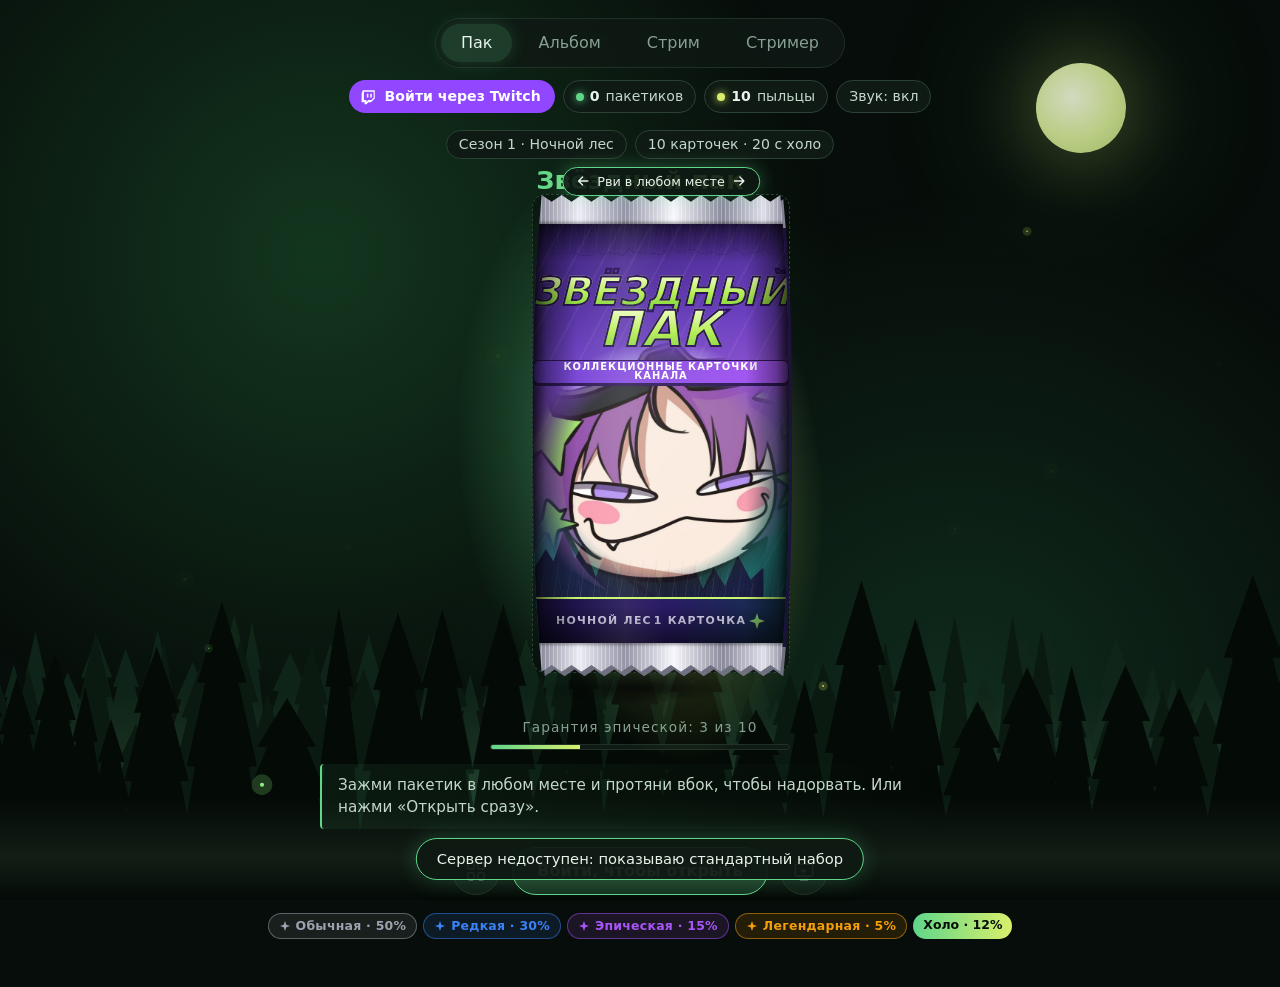
==== commit ba720f8c: "Прямые покупки наград через EventSub: без поля для текста Co-Authored-By: Claude Opus 5.5 <noreply@a" ====
--- a/index.html
+++ b/index.html
@@ -7,7 +7,7 @@
 <title>Звёздный пак</title>
 <meta name="description" content="Карточки канала за баллы Twitch: открывай пакетики, собирай коллекцию.">
 <link rel="icon" href="img/smug.webp">
-<link rel="stylesheet" href="style.css?v=202611061317">
+<link rel="stylesheet" href="style.css?v=202611061343">
 </head>
 <body>
 <div class="bg" aria-hidden="true"><i class="moon"></i><svg class="forest" viewBox="0 0 1600 400" preserveAspectRatio="xMidYMax slice" aria-hidden="true"><defs><linearGradient id="mist" x1="0" y1="0" x2="0" y2="1"><stop offset="0" stop-color="#9fe3b5" stop-opacity="0"/><stop offset=".6" stop-color="#9fe3b5" stop-opacity=".09"/><stop offset="1" stop-color="#9fe3b5" stop-opacity="0"/></linearGradient></defs><path d="M0 400 L0 300 L0 300 L0 300 L7 264 L3 264 L11 231 L7 231 L19 198 L30 231 L26 231 L34 264 L30 264 L37 300 L29 291 L29 291 L37 250 L32 250 L42 210 L38 210 L51 172 L64 210 L60 210 L69 250 L65 250 L73 291 L54 292 L54 292 L59 248 L56 248 L62 207 L59 207 L68 167 L76 207 L73 207 L79 248 L76 248 L81 292 L70 283 L70 283 L77 229 L73 229 L82 177 L78 177 L90 127 L102 177 L98 177 L107 229 L103 229 L110 283 L94 278 L94 278 L102 220 L97 220 L108 165 L103 165 L117 112 L132 165 L127 165 L137 220 L132 220 L141 278 L129 276 L129 276 L140 243 L134 243 L147 212 L141 212 L159 182 L177 212 L171 212 L184 243 L178 243 L188 276 L180 272 L180 272 L185 237 L182 237 L189 204 L186 204 L195 172 L204 204 L201 204 L208 237 L205 237 L211 272 L200 278 L200 278 L206 230 L203 230 L210 185 L206 185 L216 141 L226 185 L222 185 L230 230 L226 230 L232 278 L225 275 L225 275 L233 242 L228 242 L238 211 L234 211 L247 180 L261 211 L256 211 L266 242 L261 242 L269 275 L250 269 L250 269 L259 226 L254 226 L265 185 L260 185 L275 145 L290 185 L285 185 L295 226 L291 226 L299 269 L283 271 L283 271 L290 231 L286 231 L295 194 L291 194 L303 157 L316 194 L312 194 L321 231 L317 231 L324 271 L317 275 L317 275 L323 228 L320 228 L327 183 L324 183 L334 139 L344 183 L341 183 L349 228 L345 228 L351 275 L342 283 L342 283 L351 243 L346 243 L357 206 L352 206 L368 170 L383 206 L378 206 L389 243 L384 243 L393 283 L388 275 L388 275 L395 222 L391 222 L400 173 L396 173 L408 124 L420 173 L416 173 L425 222 L421 222 L428 275 L412 275 L412 275 L417 225 L414 225 L420 177 L417 177 L425 131 L434 177 L431 177 L437 225 L434 225 L439 275 L434 276 L434 276 L444 236 L439 236 L451 198 L445 198 L462 161 L479 198 L473 198 L485 236 L480 236 L490 276 L478 278 L478 278 L487 234 L482 234 L492 192 L488 192 L501 152 L515 192 L510 192 L520 234 L516 234 L524 278 L517 287 L517 287 L525 237 L520 237 L530 190 L525 190 L538 144 L551 190 L546 190 L556 237 L551 237 L559 287 L541 291 L541 291 L550 232 L545 232 L555 176 L551 176 L565 122 L579 176 L575 176 L585 232 L580 232 L589 291 L581 287 L581 287 L588 237 L584 237 L593 189 L589 189 L601 143 L613 189 L609 189 L617 237 L613 237 L620 287 L603 286 L603 286 L609 251 L606 251 L613 218 L609 218 L619 187 L628 218 L625 218 L632 251 L629 251 L635 286 L621 291 L621 291 L627 253 L624 253 L630 217 L627 217 L636 182 L645 217 L642 217 L649 253 L646 253 L652 291 L642 299 L642 299 L647 255 L644 255 L651 213 L648 213 L656 173 L665 213 L662 213 L668 255 L666 255 L671 299 L663 306 L663 306 L673 251 L668 251 L680 198 L674 198 L690 147 L706 198 L701 198 L713 251 L708 251 L717 306 L698 305 L698 305 L705 249 L701 249 L710 195 L706 195 L717 144 L729 195 L725 195 L733 249 L730 249 L736 305 L732 298 L732 298 L738 260 L735 260 L742 224 L738 224 L748 189 L758 224 L754 224 L761 260 L758 260 L764 298 L752 298 L752 298 L761 259 L756 259 L766 222 L761 222 L775 186 L789 222 L784 222 L795 259 L790 259 L798 298 L778 296 L778 296 L785 249 L781 249 L789 204 L785 204 L797 161 L808 204 L805 204 L813 249 L809 249 L816 296 L812 300 L812 300 L820 251 L815 251 L825 205 L820 205 L833 160 L847 205 L842 205 L852 251 L847 251 L855 300 L846 291 L846 291 L856 237 L850 237 L863 187 L857 187 L874 138 L891 187 L886 187 L898 237 L892 237 L903 291 L894 297 L894 297 L901 254 L898 254 L906 214 L902 214 L914 175 L926 214 L922 214 L931 254 L927 254 L934 297 L917 299 L917 299 L923 266 L920 266 L926 235 L923 235 L932 204 L940 235 L937 235 L943 266 L940 266 L946 299 L935 293 L935 293 L942 260 L938 260 L946 229 L942 229 L954 198 L965 229 L961 229 L970 260 L966 260 L973 293 L956 286 L956 286 L961 244 L958 244 L964 205 L962 205 L970 167 L979 205 L976 205 L983 244 L980 244 L985 286 L972 293 L972 293 L981 258 L976 258 L986 224 L981 224 L996 191 L1010 224 L1005 224 L1015 258 L1011 258 L1019 293 L1002 290 L1002 290 L1009 255 L1005 255 L1014 222 L1010 222 L1021 190 L1033 222 L1029 222 L1037 255 L1033 255 L1040 290 L1035 300 L1035 300 L1042 255 L1038 255 L1047 212 L1043 212 L1055 171 L1068 212 L1064 212 L1073 255 L1069 255 L1076 300 L1059 292 L1059 292 L1066 253 L1062 253 L1070 216 L1066 216 L1078 181 L1089 216 L1085 216 L1093 253 L1090 253 L1096 292 L1090 285 L1090 285 L1095 227 L1093 227 L1098 172 L1096 172 L1104 119 L1112 172 L1109 172 L1115 227 L1112 227 L1117 285 L1110 278 L1110 278 L1118 246 L1114 246 L1123 216 L1119 216 L1132 186 L1146 216 L1141 216 L1151 246 L1147 246 L1155 278 L1143 288 L1143 288 L1153 237 L1147 237 L1159 189 L1154 189 L1170 142 L1187 189 L1182 189 L1194 237 L1188 237 L1198 288 L1178 285 L1178 285 L1184 232 L1181 232 L1188 182 L1185 182 L1194 133 L1204 182 L1200 182 L1207 232 L1204 232 L1210 285 L1202 291 L1202 291 L1208 253 L1205 253 L1213 217 L1209 217 L1220 183 L1231 217 L1228 217 L1236 253 L1232 253 L1239 291 L1233 300 L1233 300 L1243 246 L1237 246 L1249 195 L1244 195 L1260 146 L1277 195 L1271 195 L1283 246 L1278 246 L1288 300 L1279 305 L1279 305 L1285 259 L1281 259 L1289 216 L1285 216 L1295 174 L1306 216 L1302 216 L1310 259 L1306 259 L1312 305 L1301 296 L1301 296 L1306 256 L1304 256 L1309 219 L1307 219 L1315 183 L1323 219 L1320 219 L1326 256 L1323 256 L1328 296 L1319 300 L1319 300 L1329 256 L1323 256 L1336 214 L1330 214 L1348 174 L1365 214 L1360 214 L1372 256 L1367 256 L1377 300 L1370 309 L1370 309 L1381 268 L1375 268 L1388 228 L1382 228 L1399 190 L1417 228 L1411 228 L1424 268 L1418 268 L1428 309 L1407 304 L1407 304 L1413 267 L1409 267 L1417 232 L1413 232 L1423 198 L1433 232 L1430 232 L1437 267 L1433 267 L1439 304 L1432 312 L1432 312 L1442 267 L1436 267 L1448 225 L1443 225 L1459 184 L1475 225 L1470 225 L1482 267 L1477 267 L1486 312 L1474 318 L1474 318 L1479 268 L1477 268 L1483 221 L1480 221 L1489 175 L1497 221 L1495 221 L1501 268 L1498 268 L1503 318 L1499 324 L1499 324 L1509 279 L1504 279 L1515 236 L1510 236 L1525 195 L1541 236 L1535 236 L1547 279 L1542 279 L1551 324 L1531 329 L1531 329 L1538 275 L1534 275 L1542 225 L1538 225 L1550 175 L1561 225 L1557 225 L1565 275 L1562 275 L1568 329 L1564 327 L1564 327 L1571 269 L1567 269 L1576 215 L1572 215 L1584 162 L1596 215 L1592 215 L1601 269 L1597 269 L1604 327 L1596 321 L1596 321 L1601 285 L1598 285 L1605 251 L1602 251 L1611 219 L1620 251 L1617 251 L1624 285 L1621 285 L1626 321 L1600 327 L1600 400 Z" fill="#10261a" opacity="0.95"/><rect x="0" y="200" width="1600" height="160" fill="url(#mist)"/><path d="M0 400 L0 330 L0 330 L0 330 L7 263 L3 263 L12 199 L8 199 L19 137 L31 199 L27 199 L36 263 L32 263 L39 330 L35 333 L35 333 L43 275 L38 275 L49 220 L44 220 L58 168 L72 220 L68 220 L78 275 L73 275 L82 333 L63 325 L63 325 L76 264 L69 264 L85 206 L78 206 L100 150 L122 206 L114 206 L131 264 L123 264 L137 325 L117 332 L117 332 L126 263 L121 263 L132 198 L127 198 L142 135 L158 198 L153 198 L164 263 L159 263 L168 332 L160 327 L160 327 L167 278 L163 278 L173 232 L168 232 L181 188 L194 232 L190 232 L199 278 L195 278 L203 327 L187 328 L187 328 L195 275 L191 275 L200 225 L196 225 L209 177 L222 225 L218 225 L227 275 L223 275 L231 328 L213 335 L213 335 L222 280 L217 280 L227 229 L223 229 L237 179 L251 229 L246 229 L257 280 L252 280 L261 335 L249 341 L249 341 L258 271 L253 271 L264 204 L259 204 L274 140 L289 204 L284 204 L295 271 L290 271 L299 341 L285 342 L285 342 L295 303 L290 303 L302 266 L296 266 L313 230 L329 266 L324 266 L336 303 L330 303 L340 342 L324 337 L324 337 L330 270 L327 270 L334 208 L331 208 L340 147 L350 208 L347 208 L354 270 L351 270 L357 337 L344 336 L344 336 L355 279 L349 279 L363 224 L357 224 L376 171 L395 224 L388 224 L402 279 L396 279 L407 336 L386 337 L386 337 L396 271 L390 271 L403 209 L397 209 L414 148 L431 209 L425 209 L438 271 L432 271 L442 337 L419 338 L419 338 L427 290 L422 290 L432 244 L428 244 L440 200 L453 244 L449 244 L459 290 L454 290 L462 338 L454 338 L454 338 L464 273 L459 273 L471 211 L466 211 L482 152 L499 211 L494 211 L506 273 L500 273 L511 338 L503 337 L503 337 L514 281 L508 281 L521 228 L515 228 L533 176 L550 228 L544 228 L557 281 L551 281 L562 337 L546 340 L546 340 L555 283 L550 283 L561 229 L556 229 L572 177 L587 229 L582 229 L594 283 L588 283 L598 340 L583 347 L583 347 L594 278 L588 278 L602 213 L595 213 L614 149 L633 213 L627 213 L640 278 L634 278 L645 347 L638 343 L638 343 L648 272 L642 272 L655 204 L649 204 L666 139 L683 204 L677 204 L690 272 L684 272 L694 343 L685 337 L685 337 L692 283 L688 283 L697 233 L693 233 L704 183 L715 233 L712 233 L720 283 L716 283 L723 337 L707 333 L707 333 L713 271 L710 271 L718 213 L714 213 L725 156 L735 213 L732 213 L740 271 L736 271 L743 333 L736 340 L736 340 L743 276 L739 276 L748 216 L744 216 L756 158 L768 216 L764 216 L772 276 L768 276 L775 340 L767 334 L767 334 L779 262 L772 262 L788 193 L781 193 L802 127 L823 193 L816 193 L831 262 L824 262 L837 334 L811 341 L811 341 L820 286 L815 286 L826 233 L821 233 L835 182 L850 233 L845 233 L856 286 L851 286 L860 341 L855 347 L855 347 L862 293 L858 293 L867 242 L863 242 L875 193 L887 242 L883 242 L891 293 L887 293 L894 347 L884 344 L884 344 L891 294 L887 294 L896 247 L892 247 L904 202 L916 247 L912 247 L921 294 L917 294 L925 344 L917 336 L917 336 L927 282 L921 282 L933 231 L928 231 L945 182 L961 231 L956 231 L968 282 L963 282 L973 336 L948 334 L948 334 L958 277 L952 277 L965 224 L960 224 L977 172 L995 224 L989 224 L1002 277 L996 277 L1007 334 L982 341 L982 341 L993 269 L987 269 L1001 200 L995 200 L1015 134 L1034 200 L1028 200 L1042 269 L1036 269 L1048 341 L1020 338 L1020 338 L1026 272 L1023 272 L1030 210 L1027 210 L1037 150 L1048 210 L1044 210 L1052 272 L1048 272 L1054 338 L1042 332 L1042 332 L1051 261 L1046 261 L1057 195 L1052 195 L1068 130 L1083 195 L1078 195 L1089 261 L1084 261 L1093 332 L1084 328 L1084 328 L1091 257 L1088 257 L1096 190 L1092 190 L1104 126 L1116 190 L1112 190 L1120 257 L1116 257 L1123 328 L1114 331 L1114 331 L1120 290 L1117 290 L1124 252 L1121 252 L1132 215 L1143 252 L1139 252 L1147 290 L1143 290 L1150 331 L1142 330 L1142 330 L1149 258 L1145 258 L1153 191 L1149 191 L1160 126 L1171 191 L1167 191 L1175 258 L1171 258 L1178 330 L1170 335 L1170 335 L1176 266 L1173 266 L1181 202 L1177 202 L1188 139 L1199 202 L1195 202 L1203 266 L1199 266 L1206 335 L1190 340 L1190 340 L1200 290 L1195 290 L1206 243 L1201 243 L1216 196 L1232 243 L1227 243 L1238 290 L1233 290 L1242 340 L1229 347 L1229 347 L1237 304 L1232 304 L1242 264 L1238 264 L1251 224 L1264 264 L1260 264 L1269 304 L1265 304 L1273 347 L1261 343 L1261 343 L1268 299 L1264 299 L1272 257 L1269 257 L1280 217 L1291 257 L1287 257 L1295 299 L1292 299 L1298 343 L1282 338 L1282 338 L1291 289 L1286 289 L1296 243 L1291 243 L1305 198 L1319 243 L1314 243 L1324 289 L1320 289 L1328 338 L1320 335 L1320 335 L1329 290 L1324 290 L1336 248 L1330 248 L1346 207 L1363 248 L1357 248 L1369 290 L1364 290 L1373 335 L1356 327 L1356 327 L1363 288 L1359 288 L1369 251 L1364 251 L1377 216 L1390 251 L1386 251 L1395 288 L1391 288 L1399 327 L1391 328 L1391 328 L1398 273 L1394 273 L1403 221 L1399 221 L1411 171 L1423 221 L1419 221 L1428 273 L1424 273 L1431 328 L1426 322 L1426 322 L1438 268 L1431 268 L1446 218 L1440 218 L1460 169 L1480 218 L1473 218 L1488 268 L1481 268 L1493 322 L1475 327 L1475 327 L1484 271 L1479 271 L1490 218 L1485 218 L1499 166 L1514 218 L1509 218 L1520 271 L1515 271 L1524 327 L1514 335 L1514 335 L1522 267 L1517 267 L1528 203 L1523 203 L1537 142 L1551 203 L1547 203 L1557 267 L1552 267 L1561 335 L1551 337 L1551 337 L1560 286 L1555 286 L1566 239 L1561 239 L1576 192 L1591 239 L1586 239 L1597 286 L1592 286 L1601 337 L1579 331 L1579 331 L1586 267 L1582 267 L1590 206 L1587 206 L1597 147 L1608 206 L1604 206 L1612 267 L1609 267 L1615 331 L1600 326 L1600 400 Z" fill="#0a1a11" opacity="1"/><path d="M0 400 L0 370 L0 370 L0 370 L8 286 L4 286 L14 207 L9 207 L23 131 L37 207 L32 207 L43 286 L38 286 L46 370 L39 360 L39 360 L50 303 L44 303 L57 250 L51 250 L68 199 L85 250 L79 250 L92 303 L86 303 L96 360 L77 360 L77 360 L86 294 L81 294 L92 232 L87 232 L102 172 L117 232 L112 232 L123 294 L118 294 L127 360 L109 360 L109 360 L126 290 L116 290 L137 223 L128 223 L156 159 L184 223 L175 223 L196 290 L186 290 L203 360 L169 360 L169 360 L179 298 L174 298 L186 240 L181 240 L198 184 L216 240 L210 240 L223 298 L217 298 L227 360 L201 359 L201 359 L213 290 L206 290 L221 226 L215 226 L235 163 L255 226 L248 226 L263 290 L256 290 L269 359 L243 359 L243 359 L250 301 L246 301 L255 247 L251 247 L264 194 L276 247 L272 247 L281 301 L277 301 L285 359 L267 357 L267 357 L275 311 L271 311 L280 267 L276 267 L289 225 L302 267 L298 267 L308 311 L303 311 L311 357 L296 354 L296 354 L309 285 L302 285 L318 219 L311 219 L333 155 L355 219 L347 219 L364 285 L356 285 L370 354 L356 356 L356 356 L370 271 L362 271 L380 190 L372 190 L396 112 L420 190 L412 190 L430 271 L422 271 L436 356 L411 354 L411 354 L428 302 L419 302 L440 252 L430 252 L459 205 L487 252 L478 252 L499 302 L489 302 L506 354 L487 356 L487 356 L495 272 L491 272 L501 194 L496 194 L509 117 L523 194 L518 194 L528 272 L524 272 L531 356 L525 357 L525 357 L540 275 L532 275 L550 197 L542 197 L566 122 L591 197 L582 197 L600 275 L592 275 L607 357 L574 358 L574 358 L587 274 L580 274 L595 195 L588 195 L609 119 L629 195 L623 195 L638 274 L631 274 L643 358 L632 360 L632 360 L645 274 L638 274 L654 193 L646 193 L668 114 L690 193 L683 193 L699 274 L692 274 L705 360 L690 360 L690 360 L699 313 L694 313 L706 269 L700 269 L717 226 L733 269 L727 269 L739 313 L734 313 L744 360 L722 358 L722 358 L730 275 L726 275 L736 196 L731 196 L745 120 L760 196 L755 196 L765 275 L761 275 L769 358 L757 360 L757 360 L771 283 L763 283 L780 211 L772 211 L795 141 L818 211 L810 211 L827 283 L819 283 L833 360 L812 354 L812 354 L827 274 L818 274 L837 199 L829 199 L854 127 L880 199 L871 199 L890 274 L881 274 L897 354 L873 354 L873 354 L887 306 L880 306 L897 260 L889 260 L912 216 L935 260 L928 260 L945 306 L937 306 L951 354 L936 351 L936 351 L944 294 L940 294 L950 239 L945 239 L959 187 L972 239 L968 239 L978 294 L973 294 L982 351 L973 348 L973 348 L987 258 L979 258 L997 173 L989 173 L1014 91 L1038 173 L1030 173 L1048 258 L1040 258 L1055 348 L1032 346 L1032 346 L1044 270 L1037 270 L1052 198 L1045 198 L1066 128 L1086 198 L1079 198 L1094 270 L1087 270 L1100 346 L1087 348 L1087 348 L1101 299 L1093 299 L1110 253 L1103 253 L1126 208 L1149 253 L1141 253 L1158 299 L1150 299 L1164 348 L1133 345 L1133 345 L1148 286 L1140 286 L1158 230 L1150 230 L1174 175 L1199 230 L1191 230 L1209 286 L1201 286 L1215 345 L1195 339 L1195 339 L1203 281 L1198 281 L1208 227 L1204 227 L1217 174 L1231 227 L1226 227 L1236 281 L1232 281 L1240 339 L1230 341 L1230 341 L1244 283 L1236 283 L1253 227 L1246 227 L1269 173 L1293 227 L1285 227 L1302 283 L1294 283 L1308 341 L1287 341 L1287 341 L1299 290 L1293 290 L1307 242 L1301 242 L1321 195 L1341 242 L1334 242 L1349 290 L1342 290 L1354 341 L1345 337 L1345 337 L1362 249 L1353 249 L1373 166 L1364 166 L1392 86 L1421 166 L1411 166 L1432 249 L1423 249 L1440 337 L1398 337 L1398 337 L1413 247 L1405 247 L1424 163 L1415 163 L1441 81 L1467 163 L1458 163 L1477 247 L1468 247 L1484 337 L1459 334 L1459 334 L1468 245 L1463 245 L1475 162 L1469 162 L1485 81 L1501 162 L1496 162 L1507 245 L1502 245 L1512 334 L1492 335 L1492 335 L1501 266 L1496 266 L1507 200 L1502 200 L1516 137 L1531 200 L1526 200 L1537 266 L1532 266 L1541 335 L1535 331 L1535 331 L1551 262 L1542 262 L1561 197 L1553 197 L1578 134 L1604 197 L1596 197 L1615 262 L1606 262 L1622 331 L1600 333 L1600 400 Z" fill="#040a06" opacity="1"/><rect x="0" y="300" width="1600" height="100" fill="url(#mist)"/></svg><div class="leaves"><i class="leaf" style="left:23.1%;--d:24.8s;--dl:-12.6s;--s:0.72;--lc:#3fae5e"><svg viewBox="0 0 24 24"><path d="M12 2C6 6 4 12 6 18c1 2 3 4 6 4 3 0 5-2 6-4 2-6 0-12-6-16Zm0 3v16" /></svg></i><i class="leaf" style="left:95.0%;--d:22.2s;--dl:-10.5s;--s:1.21;--lc:#d9ef6b"><svg viewBox="0 0 24 24"><path d="M12 2C6 6 4 12 6 18c1 2 3 4 6 4 3 0 5-2 6-4 2-6 0-12-6-16Zm0 3v16" /></svg></i><i class="leaf" style="left:34.4%;--d:17.8s;--dl:-21.8s;--s:0.70;--lc:#c9a43a"><svg viewBox="0 0 24 24"><path d="M12 2C6 6 4 12 6 18c1 2 3 4 6 4 3 0 5-2 6-4 2-6 0-12-6-16Zm0 3v16" /></svg></i><i class="leaf" style="left:83.9%;--d:15.4s;--dl:-24.1s;--s:1.20;--lc:#c9a43a"><svg viewBox="0 0 24 24"><path d="M12 2C6 6 4 12 6 18c1 2 3 4 6 4 3 0 5-2 6-4 2-6 0-12-6-16Zm0 3v16" /></svg></i><i class="leaf" style="left:25.3%;--d:14.8s;--dl:-10.1s;--s:1.31;--lc:#3fae5e"><svg viewBox="0 0 24 24"><path d="M12 2C6 6 4 12 6 18c1 2 3 4 6 4 3 0 5-2 6-4 2-6 0-12-6-16Zm0 3v16" /></svg></i><i class="leaf" style="left:36.1%;--d:19.1s;--dl:-7.2s;--s:0.73;--lc:#3fae5e"><svg viewBox="0 0 24 24"><path d="M12 2C6 6 4 12 6 18c1 2 3 4 6 4 3 0 5-2 6-4 2-6 0-12-6-16Zm0 3v16" /></svg></i><i class="leaf" style="left:5.2%;--d:21.9s;--dl:-16.5s;--s:0.80;--lc:#c9a43a"><svg viewBox="0 0 24 24"><path d="M12 2C6 6 4 12 6 18c1 2 3 4 6 4 3 0 5-2 6-4 2-6 0-12-6-16Zm0 3v16" /></svg></i><i class="leaf" style="left:43.6%;--d:17.8s;--dl:-20.1s;--s:1.25;--lc:#d9ef6b"><svg viewBox="0 0 24 24"><path d="M12 2C6 6 4 12 6 18c1 2 3 4 6 4 3 0 5-2 6-4 2-6 0-12-6-16Zm0 3v16" /></svg></i><i class="leaf" style="left:88.4%;--d:23.7s;--dl:-16.4s;--s:1.34;--lc:#2f8f4c"><svg viewBox="0 0 24 24"><path d="M12 2C6 6 4 12 6 18c1 2 3 4 6 4 3 0 5-2 6-4 2-6 0-12-6-16Zm0 3v16" /></svg></i><i class="leaf" style="left:54.9%;--d:22.6s;--dl:-1.3s;--s:1.21;--lc:#d9ef6b"><svg viewBox="0 0 24 24"><path d="M12 2C6 6 4 12 6 18c1 2 3 4 6 4 3 0 5-2 6-4 2-6 0-12-6-16Zm0 3v16" /></svg></i><i class="leaf" style="left:61.5%;--d:15.7s;--dl:-22.6s;--s:1.04;--lc:#2f8f4c"><svg viewBox="0 0 24 24"><path d="M12 2C6 6 4 12 6 18c1 2 3 4 6 4 3 0 5-2 6-4 2-6 0-12-6-16Zm0 3v16" /></svg></i></div></div>
@@ -276,7 +276,7 @@
   </div>
 </div>
 <div class="toast" id="toast"></div>
-<script src="config.js?v=202611061317"></script>
-<script src="app.js?v=202611061317"></script>
+<script src="config.js?v=202611061343"></script>
+<script src="app.js?v=202611061343"></script>
 </body>
 </html>
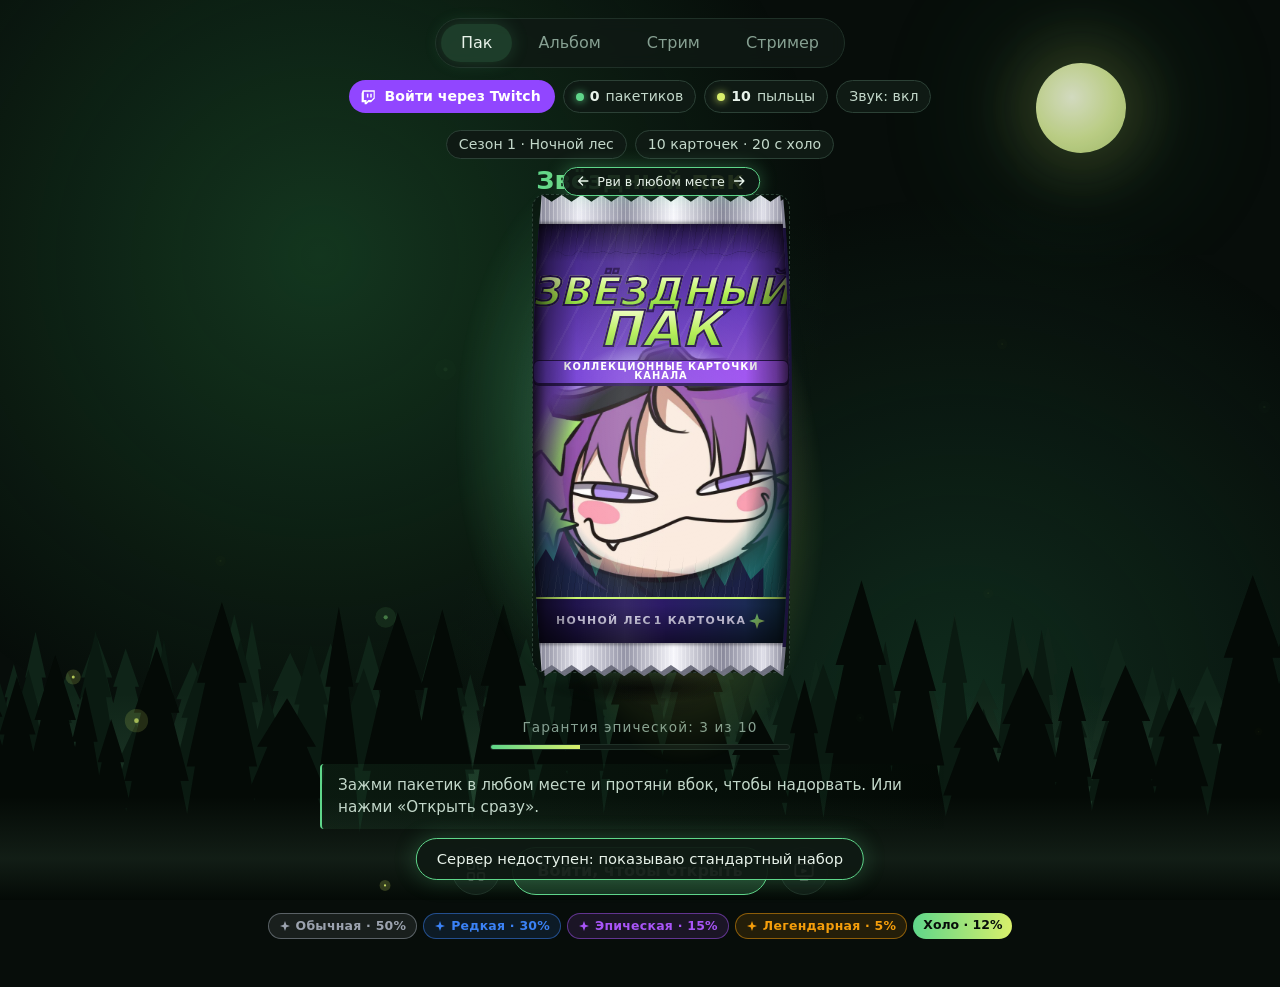
==== commit 67a5ee1f: "Прямые награды: запасной ввод токенов вручную Co-Authored-By: Claude Opus 5.5 <noreply@anthropic.com" ====
--- a/index.html
+++ b/index.html
@@ -7,7 +7,7 @@
 <title>Звёздный пак</title>
 <meta name="description" content="Карточки канала за баллы Twitch: открывай пакетики, собирай коллекцию.">
 <link rel="icon" href="img/smug.webp">
-<link rel="stylesheet" href="style.css?v=202611061343">
+<link rel="stylesheet" href="style.css?v=202611061350">
 </head>
 <body>
 <div class="bg" aria-hidden="true"><i class="moon"></i><svg class="forest" viewBox="0 0 1600 400" preserveAspectRatio="xMidYMax slice" aria-hidden="true"><defs><linearGradient id="mist" x1="0" y1="0" x2="0" y2="1"><stop offset="0" stop-color="#9fe3b5" stop-opacity="0"/><stop offset=".6" stop-color="#9fe3b5" stop-opacity=".09"/><stop offset="1" stop-color="#9fe3b5" stop-opacity="0"/></linearGradient></defs><path d="M0 400 L0 300 L0 300 L0 300 L7 264 L3 264 L11 231 L7 231 L19 198 L30 231 L26 231 L34 264 L30 264 L37 300 L29 291 L29 291 L37 250 L32 250 L42 210 L38 210 L51 172 L64 210 L60 210 L69 250 L65 250 L73 291 L54 292 L54 292 L59 248 L56 248 L62 207 L59 207 L68 167 L76 207 L73 207 L79 248 L76 248 L81 292 L70 283 L70 283 L77 229 L73 229 L82 177 L78 177 L90 127 L102 177 L98 177 L107 229 L103 229 L110 283 L94 278 L94 278 L102 220 L97 220 L108 165 L103 165 L117 112 L132 165 L127 165 L137 220 L132 220 L141 278 L129 276 L129 276 L140 243 L134 243 L147 212 L141 212 L159 182 L177 212 L171 212 L184 243 L178 243 L188 276 L180 272 L180 272 L185 237 L182 237 L189 204 L186 204 L195 172 L204 204 L201 204 L208 237 L205 237 L211 272 L200 278 L200 278 L206 230 L203 230 L210 185 L206 185 L216 141 L226 185 L222 185 L230 230 L226 230 L232 278 L225 275 L225 275 L233 242 L228 242 L238 211 L234 211 L247 180 L261 211 L256 211 L266 242 L261 242 L269 275 L250 269 L250 269 L259 226 L254 226 L265 185 L260 185 L275 145 L290 185 L285 185 L295 226 L291 226 L299 269 L283 271 L283 271 L290 231 L286 231 L295 194 L291 194 L303 157 L316 194 L312 194 L321 231 L317 231 L324 271 L317 275 L317 275 L323 228 L320 228 L327 183 L324 183 L334 139 L344 183 L341 183 L349 228 L345 228 L351 275 L342 283 L342 283 L351 243 L346 243 L357 206 L352 206 L368 170 L383 206 L378 206 L389 243 L384 243 L393 283 L388 275 L388 275 L395 222 L391 222 L400 173 L396 173 L408 124 L420 173 L416 173 L425 222 L421 222 L428 275 L412 275 L412 275 L417 225 L414 225 L420 177 L417 177 L425 131 L434 177 L431 177 L437 225 L434 225 L439 275 L434 276 L434 276 L444 236 L439 236 L451 198 L445 198 L462 161 L479 198 L473 198 L485 236 L480 236 L490 276 L478 278 L478 278 L487 234 L482 234 L492 192 L488 192 L501 152 L515 192 L510 192 L520 234 L516 234 L524 278 L517 287 L517 287 L525 237 L520 237 L530 190 L525 190 L538 144 L551 190 L546 190 L556 237 L551 237 L559 287 L541 291 L541 291 L550 232 L545 232 L555 176 L551 176 L565 122 L579 176 L575 176 L585 232 L580 232 L589 291 L581 287 L581 287 L588 237 L584 237 L593 189 L589 189 L601 143 L613 189 L609 189 L617 237 L613 237 L620 287 L603 286 L603 286 L609 251 L606 251 L613 218 L609 218 L619 187 L628 218 L625 218 L632 251 L629 251 L635 286 L621 291 L621 291 L627 253 L624 253 L630 217 L627 217 L636 182 L645 217 L642 217 L649 253 L646 253 L652 291 L642 299 L642 299 L647 255 L644 255 L651 213 L648 213 L656 173 L665 213 L662 213 L668 255 L666 255 L671 299 L663 306 L663 306 L673 251 L668 251 L680 198 L674 198 L690 147 L706 198 L701 198 L713 251 L708 251 L717 306 L698 305 L698 305 L705 249 L701 249 L710 195 L706 195 L717 144 L729 195 L725 195 L733 249 L730 249 L736 305 L732 298 L732 298 L738 260 L735 260 L742 224 L738 224 L748 189 L758 224 L754 224 L761 260 L758 260 L764 298 L752 298 L752 298 L761 259 L756 259 L766 222 L761 222 L775 186 L789 222 L784 222 L795 259 L790 259 L798 298 L778 296 L778 296 L785 249 L781 249 L789 204 L785 204 L797 161 L808 204 L805 204 L813 249 L809 249 L816 296 L812 300 L812 300 L820 251 L815 251 L825 205 L820 205 L833 160 L847 205 L842 205 L852 251 L847 251 L855 300 L846 291 L846 291 L856 237 L850 237 L863 187 L857 187 L874 138 L891 187 L886 187 L898 237 L892 237 L903 291 L894 297 L894 297 L901 254 L898 254 L906 214 L902 214 L914 175 L926 214 L922 214 L931 254 L927 254 L934 297 L917 299 L917 299 L923 266 L920 266 L926 235 L923 235 L932 204 L940 235 L937 235 L943 266 L940 266 L946 299 L935 293 L935 293 L942 260 L938 260 L946 229 L942 229 L954 198 L965 229 L961 229 L970 260 L966 260 L973 293 L956 286 L956 286 L961 244 L958 244 L964 205 L962 205 L970 167 L979 205 L976 205 L983 244 L980 244 L985 286 L972 293 L972 293 L981 258 L976 258 L986 224 L981 224 L996 191 L1010 224 L1005 224 L1015 258 L1011 258 L1019 293 L1002 290 L1002 290 L1009 255 L1005 255 L1014 222 L1010 222 L1021 190 L1033 222 L1029 222 L1037 255 L1033 255 L1040 290 L1035 300 L1035 300 L1042 255 L1038 255 L1047 212 L1043 212 L1055 171 L1068 212 L1064 212 L1073 255 L1069 255 L1076 300 L1059 292 L1059 292 L1066 253 L1062 253 L1070 216 L1066 216 L1078 181 L1089 216 L1085 216 L1093 253 L1090 253 L1096 292 L1090 285 L1090 285 L1095 227 L1093 227 L1098 172 L1096 172 L1104 119 L1112 172 L1109 172 L1115 227 L1112 227 L1117 285 L1110 278 L1110 278 L1118 246 L1114 246 L1123 216 L1119 216 L1132 186 L1146 216 L1141 216 L1151 246 L1147 246 L1155 278 L1143 288 L1143 288 L1153 237 L1147 237 L1159 189 L1154 189 L1170 142 L1187 189 L1182 189 L1194 237 L1188 237 L1198 288 L1178 285 L1178 285 L1184 232 L1181 232 L1188 182 L1185 182 L1194 133 L1204 182 L1200 182 L1207 232 L1204 232 L1210 285 L1202 291 L1202 291 L1208 253 L1205 253 L1213 217 L1209 217 L1220 183 L1231 217 L1228 217 L1236 253 L1232 253 L1239 291 L1233 300 L1233 300 L1243 246 L1237 246 L1249 195 L1244 195 L1260 146 L1277 195 L1271 195 L1283 246 L1278 246 L1288 300 L1279 305 L1279 305 L1285 259 L1281 259 L1289 216 L1285 216 L1295 174 L1306 216 L1302 216 L1310 259 L1306 259 L1312 305 L1301 296 L1301 296 L1306 256 L1304 256 L1309 219 L1307 219 L1315 183 L1323 219 L1320 219 L1326 256 L1323 256 L1328 296 L1319 300 L1319 300 L1329 256 L1323 256 L1336 214 L1330 214 L1348 174 L1365 214 L1360 214 L1372 256 L1367 256 L1377 300 L1370 309 L1370 309 L1381 268 L1375 268 L1388 228 L1382 228 L1399 190 L1417 228 L1411 228 L1424 268 L1418 268 L1428 309 L1407 304 L1407 304 L1413 267 L1409 267 L1417 232 L1413 232 L1423 198 L1433 232 L1430 232 L1437 267 L1433 267 L1439 304 L1432 312 L1432 312 L1442 267 L1436 267 L1448 225 L1443 225 L1459 184 L1475 225 L1470 225 L1482 267 L1477 267 L1486 312 L1474 318 L1474 318 L1479 268 L1477 268 L1483 221 L1480 221 L1489 175 L1497 221 L1495 221 L1501 268 L1498 268 L1503 318 L1499 324 L1499 324 L1509 279 L1504 279 L1515 236 L1510 236 L1525 195 L1541 236 L1535 236 L1547 279 L1542 279 L1551 324 L1531 329 L1531 329 L1538 275 L1534 275 L1542 225 L1538 225 L1550 175 L1561 225 L1557 225 L1565 275 L1562 275 L1568 329 L1564 327 L1564 327 L1571 269 L1567 269 L1576 215 L1572 215 L1584 162 L1596 215 L1592 215 L1601 269 L1597 269 L1604 327 L1596 321 L1596 321 L1601 285 L1598 285 L1605 251 L1602 251 L1611 219 L1620 251 L1617 251 L1624 285 L1621 285 L1626 321 L1600 327 L1600 400 Z" fill="#10261a" opacity="0.95"/><rect x="0" y="200" width="1600" height="160" fill="url(#mist)"/><path d="M0 400 L0 330 L0 330 L0 330 L7 263 L3 263 L12 199 L8 199 L19 137 L31 199 L27 199 L36 263 L32 263 L39 330 L35 333 L35 333 L43 275 L38 275 L49 220 L44 220 L58 168 L72 220 L68 220 L78 275 L73 275 L82 333 L63 325 L63 325 L76 264 L69 264 L85 206 L78 206 L100 150 L122 206 L114 206 L131 264 L123 264 L137 325 L117 332 L117 332 L126 263 L121 263 L132 198 L127 198 L142 135 L158 198 L153 198 L164 263 L159 263 L168 332 L160 327 L160 327 L167 278 L163 278 L173 232 L168 232 L181 188 L194 232 L190 232 L199 278 L195 278 L203 327 L187 328 L187 328 L195 275 L191 275 L200 225 L196 225 L209 177 L222 225 L218 225 L227 275 L223 275 L231 328 L213 335 L213 335 L222 280 L217 280 L227 229 L223 229 L237 179 L251 229 L246 229 L257 280 L252 280 L261 335 L249 341 L249 341 L258 271 L253 271 L264 204 L259 204 L274 140 L289 204 L284 204 L295 271 L290 271 L299 341 L285 342 L285 342 L295 303 L290 303 L302 266 L296 266 L313 230 L329 266 L324 266 L336 303 L330 303 L340 342 L324 337 L324 337 L330 270 L327 270 L334 208 L331 208 L340 147 L350 208 L347 208 L354 270 L351 270 L357 337 L344 336 L344 336 L355 279 L349 279 L363 224 L357 224 L376 171 L395 224 L388 224 L402 279 L396 279 L407 336 L386 337 L386 337 L396 271 L390 271 L403 209 L397 209 L414 148 L431 209 L425 209 L438 271 L432 271 L442 337 L419 338 L419 338 L427 290 L422 290 L432 244 L428 244 L440 200 L453 244 L449 244 L459 290 L454 290 L462 338 L454 338 L454 338 L464 273 L459 273 L471 211 L466 211 L482 152 L499 211 L494 211 L506 273 L500 273 L511 338 L503 337 L503 337 L514 281 L508 281 L521 228 L515 228 L533 176 L550 228 L544 228 L557 281 L551 281 L562 337 L546 340 L546 340 L555 283 L550 283 L561 229 L556 229 L572 177 L587 229 L582 229 L594 283 L588 283 L598 340 L583 347 L583 347 L594 278 L588 278 L602 213 L595 213 L614 149 L633 213 L627 213 L640 278 L634 278 L645 347 L638 343 L638 343 L648 272 L642 272 L655 204 L649 204 L666 139 L683 204 L677 204 L690 272 L684 272 L694 343 L685 337 L685 337 L692 283 L688 283 L697 233 L693 233 L704 183 L715 233 L712 233 L720 283 L716 283 L723 337 L707 333 L707 333 L713 271 L710 271 L718 213 L714 213 L725 156 L735 213 L732 213 L740 271 L736 271 L743 333 L736 340 L736 340 L743 276 L739 276 L748 216 L744 216 L756 158 L768 216 L764 216 L772 276 L768 276 L775 340 L767 334 L767 334 L779 262 L772 262 L788 193 L781 193 L802 127 L823 193 L816 193 L831 262 L824 262 L837 334 L811 341 L811 341 L820 286 L815 286 L826 233 L821 233 L835 182 L850 233 L845 233 L856 286 L851 286 L860 341 L855 347 L855 347 L862 293 L858 293 L867 242 L863 242 L875 193 L887 242 L883 242 L891 293 L887 293 L894 347 L884 344 L884 344 L891 294 L887 294 L896 247 L892 247 L904 202 L916 247 L912 247 L921 294 L917 294 L925 344 L917 336 L917 336 L927 282 L921 282 L933 231 L928 231 L945 182 L961 231 L956 231 L968 282 L963 282 L973 336 L948 334 L948 334 L958 277 L952 277 L965 224 L960 224 L977 172 L995 224 L989 224 L1002 277 L996 277 L1007 334 L982 341 L982 341 L993 269 L987 269 L1001 200 L995 200 L1015 134 L1034 200 L1028 200 L1042 269 L1036 269 L1048 341 L1020 338 L1020 338 L1026 272 L1023 272 L1030 210 L1027 210 L1037 150 L1048 210 L1044 210 L1052 272 L1048 272 L1054 338 L1042 332 L1042 332 L1051 261 L1046 261 L1057 195 L1052 195 L1068 130 L1083 195 L1078 195 L1089 261 L1084 261 L1093 332 L1084 328 L1084 328 L1091 257 L1088 257 L1096 190 L1092 190 L1104 126 L1116 190 L1112 190 L1120 257 L1116 257 L1123 328 L1114 331 L1114 331 L1120 290 L1117 290 L1124 252 L1121 252 L1132 215 L1143 252 L1139 252 L1147 290 L1143 290 L1150 331 L1142 330 L1142 330 L1149 258 L1145 258 L1153 191 L1149 191 L1160 126 L1171 191 L1167 191 L1175 258 L1171 258 L1178 330 L1170 335 L1170 335 L1176 266 L1173 266 L1181 202 L1177 202 L1188 139 L1199 202 L1195 202 L1203 266 L1199 266 L1206 335 L1190 340 L1190 340 L1200 290 L1195 290 L1206 243 L1201 243 L1216 196 L1232 243 L1227 243 L1238 290 L1233 290 L1242 340 L1229 347 L1229 347 L1237 304 L1232 304 L1242 264 L1238 264 L1251 224 L1264 264 L1260 264 L1269 304 L1265 304 L1273 347 L1261 343 L1261 343 L1268 299 L1264 299 L1272 257 L1269 257 L1280 217 L1291 257 L1287 257 L1295 299 L1292 299 L1298 343 L1282 338 L1282 338 L1291 289 L1286 289 L1296 243 L1291 243 L1305 198 L1319 243 L1314 243 L1324 289 L1320 289 L1328 338 L1320 335 L1320 335 L1329 290 L1324 290 L1336 248 L1330 248 L1346 207 L1363 248 L1357 248 L1369 290 L1364 290 L1373 335 L1356 327 L1356 327 L1363 288 L1359 288 L1369 251 L1364 251 L1377 216 L1390 251 L1386 251 L1395 288 L1391 288 L1399 327 L1391 328 L1391 328 L1398 273 L1394 273 L1403 221 L1399 221 L1411 171 L1423 221 L1419 221 L1428 273 L1424 273 L1431 328 L1426 322 L1426 322 L1438 268 L1431 268 L1446 218 L1440 218 L1460 169 L1480 218 L1473 218 L1488 268 L1481 268 L1493 322 L1475 327 L1475 327 L1484 271 L1479 271 L1490 218 L1485 218 L1499 166 L1514 218 L1509 218 L1520 271 L1515 271 L1524 327 L1514 335 L1514 335 L1522 267 L1517 267 L1528 203 L1523 203 L1537 142 L1551 203 L1547 203 L1557 267 L1552 267 L1561 335 L1551 337 L1551 337 L1560 286 L1555 286 L1566 239 L1561 239 L1576 192 L1591 239 L1586 239 L1597 286 L1592 286 L1601 337 L1579 331 L1579 331 L1586 267 L1582 267 L1590 206 L1587 206 L1597 147 L1608 206 L1604 206 L1612 267 L1609 267 L1615 331 L1600 326 L1600 400 Z" fill="#0a1a11" opacity="1"/><path d="M0 400 L0 370 L0 370 L0 370 L8 286 L4 286 L14 207 L9 207 L23 131 L37 207 L32 207 L43 286 L38 286 L46 370 L39 360 L39 360 L50 303 L44 303 L57 250 L51 250 L68 199 L85 250 L79 250 L92 303 L86 303 L96 360 L77 360 L77 360 L86 294 L81 294 L92 232 L87 232 L102 172 L117 232 L112 232 L123 294 L118 294 L127 360 L109 360 L109 360 L126 290 L116 290 L137 223 L128 223 L156 159 L184 223 L175 223 L196 290 L186 290 L203 360 L169 360 L169 360 L179 298 L174 298 L186 240 L181 240 L198 184 L216 240 L210 240 L223 298 L217 298 L227 360 L201 359 L201 359 L213 290 L206 290 L221 226 L215 226 L235 163 L255 226 L248 226 L263 290 L256 290 L269 359 L243 359 L243 359 L250 301 L246 301 L255 247 L251 247 L264 194 L276 247 L272 247 L281 301 L277 301 L285 359 L267 357 L267 357 L275 311 L271 311 L280 267 L276 267 L289 225 L302 267 L298 267 L308 311 L303 311 L311 357 L296 354 L296 354 L309 285 L302 285 L318 219 L311 219 L333 155 L355 219 L347 219 L364 285 L356 285 L370 354 L356 356 L356 356 L370 271 L362 271 L380 190 L372 190 L396 112 L420 190 L412 190 L430 271 L422 271 L436 356 L411 354 L411 354 L428 302 L419 302 L440 252 L430 252 L459 205 L487 252 L478 252 L499 302 L489 302 L506 354 L487 356 L487 356 L495 272 L491 272 L501 194 L496 194 L509 117 L523 194 L518 194 L528 272 L524 272 L531 356 L525 357 L525 357 L540 275 L532 275 L550 197 L542 197 L566 122 L591 197 L582 197 L600 275 L592 275 L607 357 L574 358 L574 358 L587 274 L580 274 L595 195 L588 195 L609 119 L629 195 L623 195 L638 274 L631 274 L643 358 L632 360 L632 360 L645 274 L638 274 L654 193 L646 193 L668 114 L690 193 L683 193 L699 274 L692 274 L705 360 L690 360 L690 360 L699 313 L694 313 L706 269 L700 269 L717 226 L733 269 L727 269 L739 313 L734 313 L744 360 L722 358 L722 358 L730 275 L726 275 L736 196 L731 196 L745 120 L760 196 L755 196 L765 275 L761 275 L769 358 L757 360 L757 360 L771 283 L763 283 L780 211 L772 211 L795 141 L818 211 L810 211 L827 283 L819 283 L833 360 L812 354 L812 354 L827 274 L818 274 L837 199 L829 199 L854 127 L880 199 L871 199 L890 274 L881 274 L897 354 L873 354 L873 354 L887 306 L880 306 L897 260 L889 260 L912 216 L935 260 L928 260 L945 306 L937 306 L951 354 L936 351 L936 351 L944 294 L940 294 L950 239 L945 239 L959 187 L972 239 L968 239 L978 294 L973 294 L982 351 L973 348 L973 348 L987 258 L979 258 L997 173 L989 173 L1014 91 L1038 173 L1030 173 L1048 258 L1040 258 L1055 348 L1032 346 L1032 346 L1044 270 L1037 270 L1052 198 L1045 198 L1066 128 L1086 198 L1079 198 L1094 270 L1087 270 L1100 346 L1087 348 L1087 348 L1101 299 L1093 299 L1110 253 L1103 253 L1126 208 L1149 253 L1141 253 L1158 299 L1150 299 L1164 348 L1133 345 L1133 345 L1148 286 L1140 286 L1158 230 L1150 230 L1174 175 L1199 230 L1191 230 L1209 286 L1201 286 L1215 345 L1195 339 L1195 339 L1203 281 L1198 281 L1208 227 L1204 227 L1217 174 L1231 227 L1226 227 L1236 281 L1232 281 L1240 339 L1230 341 L1230 341 L1244 283 L1236 283 L1253 227 L1246 227 L1269 173 L1293 227 L1285 227 L1302 283 L1294 283 L1308 341 L1287 341 L1287 341 L1299 290 L1293 290 L1307 242 L1301 242 L1321 195 L1341 242 L1334 242 L1349 290 L1342 290 L1354 341 L1345 337 L1345 337 L1362 249 L1353 249 L1373 166 L1364 166 L1392 86 L1421 166 L1411 166 L1432 249 L1423 249 L1440 337 L1398 337 L1398 337 L1413 247 L1405 247 L1424 163 L1415 163 L1441 81 L1467 163 L1458 163 L1477 247 L1468 247 L1484 337 L1459 334 L1459 334 L1468 245 L1463 245 L1475 162 L1469 162 L1485 81 L1501 162 L1496 162 L1507 245 L1502 245 L1512 334 L1492 335 L1492 335 L1501 266 L1496 266 L1507 200 L1502 200 L1516 137 L1531 200 L1526 200 L1537 266 L1532 266 L1541 335 L1535 331 L1535 331 L1551 262 L1542 262 L1561 197 L1553 197 L1578 134 L1604 197 L1596 197 L1615 262 L1606 262 L1622 331 L1600 333 L1600 400 Z" fill="#040a06" opacity="1"/><rect x="0" y="300" width="1600" height="100" fill="url(#mist)"/></svg><div class="leaves"><i class="leaf" style="left:23.1%;--d:24.8s;--dl:-12.6s;--s:0.72;--lc:#3fae5e"><svg viewBox="0 0 24 24"><path d="M12 2C6 6 4 12 6 18c1 2 3 4 6 4 3 0 5-2 6-4 2-6 0-12-6-16Zm0 3v16" /></svg></i><i class="leaf" style="left:95.0%;--d:22.2s;--dl:-10.5s;--s:1.21;--lc:#d9ef6b"><svg viewBox="0 0 24 24"><path d="M12 2C6 6 4 12 6 18c1 2 3 4 6 4 3 0 5-2 6-4 2-6 0-12-6-16Zm0 3v16" /></svg></i><i class="leaf" style="left:34.4%;--d:17.8s;--dl:-21.8s;--s:0.70;--lc:#c9a43a"><svg viewBox="0 0 24 24"><path d="M12 2C6 6 4 12 6 18c1 2 3 4 6 4 3 0 5-2 6-4 2-6 0-12-6-16Zm0 3v16" /></svg></i><i class="leaf" style="left:83.9%;--d:15.4s;--dl:-24.1s;--s:1.20;--lc:#c9a43a"><svg viewBox="0 0 24 24"><path d="M12 2C6 6 4 12 6 18c1 2 3 4 6 4 3 0 5-2 6-4 2-6 0-12-6-16Zm0 3v16" /></svg></i><i class="leaf" style="left:25.3%;--d:14.8s;--dl:-10.1s;--s:1.31;--lc:#3fae5e"><svg viewBox="0 0 24 24"><path d="M12 2C6 6 4 12 6 18c1 2 3 4 6 4 3 0 5-2 6-4 2-6 0-12-6-16Zm0 3v16" /></svg></i><i class="leaf" style="left:36.1%;--d:19.1s;--dl:-7.2s;--s:0.73;--lc:#3fae5e"><svg viewBox="0 0 24 24"><path d="M12 2C6 6 4 12 6 18c1 2 3 4 6 4 3 0 5-2 6-4 2-6 0-12-6-16Zm0 3v16" /></svg></i><i class="leaf" style="left:5.2%;--d:21.9s;--dl:-16.5s;--s:0.80;--lc:#c9a43a"><svg viewBox="0 0 24 24"><path d="M12 2C6 6 4 12 6 18c1 2 3 4 6 4 3 0 5-2 6-4 2-6 0-12-6-16Zm0 3v16" /></svg></i><i class="leaf" style="left:43.6%;--d:17.8s;--dl:-20.1s;--s:1.25;--lc:#d9ef6b"><svg viewBox="0 0 24 24"><path d="M12 2C6 6 4 12 6 18c1 2 3 4 6 4 3 0 5-2 6-4 2-6 0-12-6-16Zm0 3v16" /></svg></i><i class="leaf" style="left:88.4%;--d:23.7s;--dl:-16.4s;--s:1.34;--lc:#2f8f4c"><svg viewBox="0 0 24 24"><path d="M12 2C6 6 4 12 6 18c1 2 3 4 6 4 3 0 5-2 6-4 2-6 0-12-6-16Zm0 3v16" /></svg></i><i class="leaf" style="left:54.9%;--d:22.6s;--dl:-1.3s;--s:1.21;--lc:#d9ef6b"><svg viewBox="0 0 24 24"><path d="M12 2C6 6 4 12 6 18c1 2 3 4 6 4 3 0 5-2 6-4 2-6 0-12-6-16Zm0 3v16" /></svg></i><i class="leaf" style="left:61.5%;--d:15.7s;--dl:-22.6s;--s:1.04;--lc:#2f8f4c"><svg viewBox="0 0 24 24"><path d="M12 2C6 6 4 12 6 18c1 2 3 4 6 4 3 0 5-2 6-4 2-6 0-12-6-16Zm0 3v16" /></svg></i></div></div>
@@ -276,7 +276,7 @@
   </div>
 </div>
 <div class="toast" id="toast"></div>
-<script src="config.js?v=202611061343"></script>
-<script src="app.js?v=202611061343"></script>
+<script src="config.js?v=202611061350"></script>
+<script src="app.js?v=202611061350"></script>
 </body>
 </html>
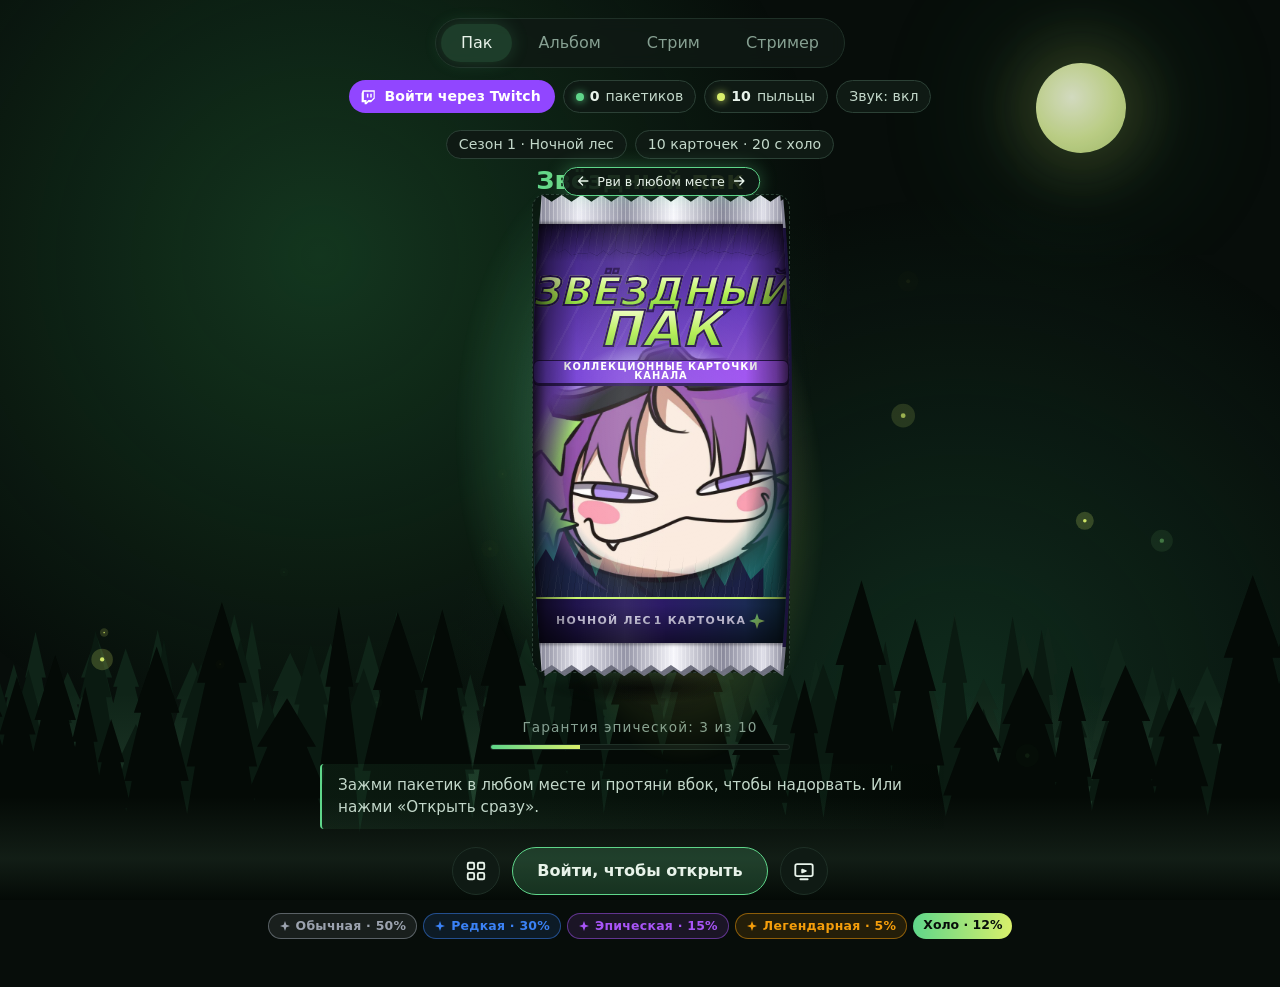
==== commit ef73ee87: "Прямые награды: перепривязка пересозданной награды, диагностика подписки в оверлее Co-Authored-By: C" ====
--- a/index.html
+++ b/index.html
@@ -7,7 +7,7 @@
 <title>Звёздный пак</title>
 <meta name="description" content="Карточки канала за баллы Twitch: открывай пакетики, собирай коллекцию.">
 <link rel="icon" href="img/smug.webp">
-<link rel="stylesheet" href="style.css?v=202611061350">
+<link rel="stylesheet" href="style.css?v=202611061405">
 </head>
 <body>
 <div class="bg" aria-hidden="true"><i class="moon"></i><svg class="forest" viewBox="0 0 1600 400" preserveAspectRatio="xMidYMax slice" aria-hidden="true"><defs><linearGradient id="mist" x1="0" y1="0" x2="0" y2="1"><stop offset="0" stop-color="#9fe3b5" stop-opacity="0"/><stop offset=".6" stop-color="#9fe3b5" stop-opacity=".09"/><stop offset="1" stop-color="#9fe3b5" stop-opacity="0"/></linearGradient></defs><path d="M0 400 L0 300 L0 300 L0 300 L7 264 L3 264 L11 231 L7 231 L19 198 L30 231 L26 231 L34 264 L30 264 L37 300 L29 291 L29 291 L37 250 L32 250 L42 210 L38 210 L51 172 L64 210 L60 210 L69 250 L65 250 L73 291 L54 292 L54 292 L59 248 L56 248 L62 207 L59 207 L68 167 L76 207 L73 207 L79 248 L76 248 L81 292 L70 283 L70 283 L77 229 L73 229 L82 177 L78 177 L90 127 L102 177 L98 177 L107 229 L103 229 L110 283 L94 278 L94 278 L102 220 L97 220 L108 165 L103 165 L117 112 L132 165 L127 165 L137 220 L132 220 L141 278 L129 276 L129 276 L140 243 L134 243 L147 212 L141 212 L159 182 L177 212 L171 212 L184 243 L178 243 L188 276 L180 272 L180 272 L185 237 L182 237 L189 204 L186 204 L195 172 L204 204 L201 204 L208 237 L205 237 L211 272 L200 278 L200 278 L206 230 L203 230 L210 185 L206 185 L216 141 L226 185 L222 185 L230 230 L226 230 L232 278 L225 275 L225 275 L233 242 L228 242 L238 211 L234 211 L247 180 L261 211 L256 211 L266 242 L261 242 L269 275 L250 269 L250 269 L259 226 L254 226 L265 185 L260 185 L275 145 L290 185 L285 185 L295 226 L291 226 L299 269 L283 271 L283 271 L290 231 L286 231 L295 194 L291 194 L303 157 L316 194 L312 194 L321 231 L317 231 L324 271 L317 275 L317 275 L323 228 L320 228 L327 183 L324 183 L334 139 L344 183 L341 183 L349 228 L345 228 L351 275 L342 283 L342 283 L351 243 L346 243 L357 206 L352 206 L368 170 L383 206 L378 206 L389 243 L384 243 L393 283 L388 275 L388 275 L395 222 L391 222 L400 173 L396 173 L408 124 L420 173 L416 173 L425 222 L421 222 L428 275 L412 275 L412 275 L417 225 L414 225 L420 177 L417 177 L425 131 L434 177 L431 177 L437 225 L434 225 L439 275 L434 276 L434 276 L444 236 L439 236 L451 198 L445 198 L462 161 L479 198 L473 198 L485 236 L480 236 L490 276 L478 278 L478 278 L487 234 L482 234 L492 192 L488 192 L501 152 L515 192 L510 192 L520 234 L516 234 L524 278 L517 287 L517 287 L525 237 L520 237 L530 190 L525 190 L538 144 L551 190 L546 190 L556 237 L551 237 L559 287 L541 291 L541 291 L550 232 L545 232 L555 176 L551 176 L565 122 L579 176 L575 176 L585 232 L580 232 L589 291 L581 287 L581 287 L588 237 L584 237 L593 189 L589 189 L601 143 L613 189 L609 189 L617 237 L613 237 L620 287 L603 286 L603 286 L609 251 L606 251 L613 218 L609 218 L619 187 L628 218 L625 218 L632 251 L629 251 L635 286 L621 291 L621 291 L627 253 L624 253 L630 217 L627 217 L636 182 L645 217 L642 217 L649 253 L646 253 L652 291 L642 299 L642 299 L647 255 L644 255 L651 213 L648 213 L656 173 L665 213 L662 213 L668 255 L666 255 L671 299 L663 306 L663 306 L673 251 L668 251 L680 198 L674 198 L690 147 L706 198 L701 198 L713 251 L708 251 L717 306 L698 305 L698 305 L705 249 L701 249 L710 195 L706 195 L717 144 L729 195 L725 195 L733 249 L730 249 L736 305 L732 298 L732 298 L738 260 L735 260 L742 224 L738 224 L748 189 L758 224 L754 224 L761 260 L758 260 L764 298 L752 298 L752 298 L761 259 L756 259 L766 222 L761 222 L775 186 L789 222 L784 222 L795 259 L790 259 L798 298 L778 296 L778 296 L785 249 L781 249 L789 204 L785 204 L797 161 L808 204 L805 204 L813 249 L809 249 L816 296 L812 300 L812 300 L820 251 L815 251 L825 205 L820 205 L833 160 L847 205 L842 205 L852 251 L847 251 L855 300 L846 291 L846 291 L856 237 L850 237 L863 187 L857 187 L874 138 L891 187 L886 187 L898 237 L892 237 L903 291 L894 297 L894 297 L901 254 L898 254 L906 214 L902 214 L914 175 L926 214 L922 214 L931 254 L927 254 L934 297 L917 299 L917 299 L923 266 L920 266 L926 235 L923 235 L932 204 L940 235 L937 235 L943 266 L940 266 L946 299 L935 293 L935 293 L942 260 L938 260 L946 229 L942 229 L954 198 L965 229 L961 229 L970 260 L966 260 L973 293 L956 286 L956 286 L961 244 L958 244 L964 205 L962 205 L970 167 L979 205 L976 205 L983 244 L980 244 L985 286 L972 293 L972 293 L981 258 L976 258 L986 224 L981 224 L996 191 L1010 224 L1005 224 L1015 258 L1011 258 L1019 293 L1002 290 L1002 290 L1009 255 L1005 255 L1014 222 L1010 222 L1021 190 L1033 222 L1029 222 L1037 255 L1033 255 L1040 290 L1035 300 L1035 300 L1042 255 L1038 255 L1047 212 L1043 212 L1055 171 L1068 212 L1064 212 L1073 255 L1069 255 L1076 300 L1059 292 L1059 292 L1066 253 L1062 253 L1070 216 L1066 216 L1078 181 L1089 216 L1085 216 L1093 253 L1090 253 L1096 292 L1090 285 L1090 285 L1095 227 L1093 227 L1098 172 L1096 172 L1104 119 L1112 172 L1109 172 L1115 227 L1112 227 L1117 285 L1110 278 L1110 278 L1118 246 L1114 246 L1123 216 L1119 216 L1132 186 L1146 216 L1141 216 L1151 246 L1147 246 L1155 278 L1143 288 L1143 288 L1153 237 L1147 237 L1159 189 L1154 189 L1170 142 L1187 189 L1182 189 L1194 237 L1188 237 L1198 288 L1178 285 L1178 285 L1184 232 L1181 232 L1188 182 L1185 182 L1194 133 L1204 182 L1200 182 L1207 232 L1204 232 L1210 285 L1202 291 L1202 291 L1208 253 L1205 253 L1213 217 L1209 217 L1220 183 L1231 217 L1228 217 L1236 253 L1232 253 L1239 291 L1233 300 L1233 300 L1243 246 L1237 246 L1249 195 L1244 195 L1260 146 L1277 195 L1271 195 L1283 246 L1278 246 L1288 300 L1279 305 L1279 305 L1285 259 L1281 259 L1289 216 L1285 216 L1295 174 L1306 216 L1302 216 L1310 259 L1306 259 L1312 305 L1301 296 L1301 296 L1306 256 L1304 256 L1309 219 L1307 219 L1315 183 L1323 219 L1320 219 L1326 256 L1323 256 L1328 296 L1319 300 L1319 300 L1329 256 L1323 256 L1336 214 L1330 214 L1348 174 L1365 214 L1360 214 L1372 256 L1367 256 L1377 300 L1370 309 L1370 309 L1381 268 L1375 268 L1388 228 L1382 228 L1399 190 L1417 228 L1411 228 L1424 268 L1418 268 L1428 309 L1407 304 L1407 304 L1413 267 L1409 267 L1417 232 L1413 232 L1423 198 L1433 232 L1430 232 L1437 267 L1433 267 L1439 304 L1432 312 L1432 312 L1442 267 L1436 267 L1448 225 L1443 225 L1459 184 L1475 225 L1470 225 L1482 267 L1477 267 L1486 312 L1474 318 L1474 318 L1479 268 L1477 268 L1483 221 L1480 221 L1489 175 L1497 221 L1495 221 L1501 268 L1498 268 L1503 318 L1499 324 L1499 324 L1509 279 L1504 279 L1515 236 L1510 236 L1525 195 L1541 236 L1535 236 L1547 279 L1542 279 L1551 324 L1531 329 L1531 329 L1538 275 L1534 275 L1542 225 L1538 225 L1550 175 L1561 225 L1557 225 L1565 275 L1562 275 L1568 329 L1564 327 L1564 327 L1571 269 L1567 269 L1576 215 L1572 215 L1584 162 L1596 215 L1592 215 L1601 269 L1597 269 L1604 327 L1596 321 L1596 321 L1601 285 L1598 285 L1605 251 L1602 251 L1611 219 L1620 251 L1617 251 L1624 285 L1621 285 L1626 321 L1600 327 L1600 400 Z" fill="#10261a" opacity="0.95"/><rect x="0" y="200" width="1600" height="160" fill="url(#mist)"/><path d="M0 400 L0 330 L0 330 L0 330 L7 263 L3 263 L12 199 L8 199 L19 137 L31 199 L27 199 L36 263 L32 263 L39 330 L35 333 L35 333 L43 275 L38 275 L49 220 L44 220 L58 168 L72 220 L68 220 L78 275 L73 275 L82 333 L63 325 L63 325 L76 264 L69 264 L85 206 L78 206 L100 150 L122 206 L114 206 L131 264 L123 264 L137 325 L117 332 L117 332 L126 263 L121 263 L132 198 L127 198 L142 135 L158 198 L153 198 L164 263 L159 263 L168 332 L160 327 L160 327 L167 278 L163 278 L173 232 L168 232 L181 188 L194 232 L190 232 L199 278 L195 278 L203 327 L187 328 L187 328 L195 275 L191 275 L200 225 L196 225 L209 177 L222 225 L218 225 L227 275 L223 275 L231 328 L213 335 L213 335 L222 280 L217 280 L227 229 L223 229 L237 179 L251 229 L246 229 L257 280 L252 280 L261 335 L249 341 L249 341 L258 271 L253 271 L264 204 L259 204 L274 140 L289 204 L284 204 L295 271 L290 271 L299 341 L285 342 L285 342 L295 303 L290 303 L302 266 L296 266 L313 230 L329 266 L324 266 L336 303 L330 303 L340 342 L324 337 L324 337 L330 270 L327 270 L334 208 L331 208 L340 147 L350 208 L347 208 L354 270 L351 270 L357 337 L344 336 L344 336 L355 279 L349 279 L363 224 L357 224 L376 171 L395 224 L388 224 L402 279 L396 279 L407 336 L386 337 L386 337 L396 271 L390 271 L403 209 L397 209 L414 148 L431 209 L425 209 L438 271 L432 271 L442 337 L419 338 L419 338 L427 290 L422 290 L432 244 L428 244 L440 200 L453 244 L449 244 L459 290 L454 290 L462 338 L454 338 L454 338 L464 273 L459 273 L471 211 L466 211 L482 152 L499 211 L494 211 L506 273 L500 273 L511 338 L503 337 L503 337 L514 281 L508 281 L521 228 L515 228 L533 176 L550 228 L544 228 L557 281 L551 281 L562 337 L546 340 L546 340 L555 283 L550 283 L561 229 L556 229 L572 177 L587 229 L582 229 L594 283 L588 283 L598 340 L583 347 L583 347 L594 278 L588 278 L602 213 L595 213 L614 149 L633 213 L627 213 L640 278 L634 278 L645 347 L638 343 L638 343 L648 272 L642 272 L655 204 L649 204 L666 139 L683 204 L677 204 L690 272 L684 272 L694 343 L685 337 L685 337 L692 283 L688 283 L697 233 L693 233 L704 183 L715 233 L712 233 L720 283 L716 283 L723 337 L707 333 L707 333 L713 271 L710 271 L718 213 L714 213 L725 156 L735 213 L732 213 L740 271 L736 271 L743 333 L736 340 L736 340 L743 276 L739 276 L748 216 L744 216 L756 158 L768 216 L764 216 L772 276 L768 276 L775 340 L767 334 L767 334 L779 262 L772 262 L788 193 L781 193 L802 127 L823 193 L816 193 L831 262 L824 262 L837 334 L811 341 L811 341 L820 286 L815 286 L826 233 L821 233 L835 182 L850 233 L845 233 L856 286 L851 286 L860 341 L855 347 L855 347 L862 293 L858 293 L867 242 L863 242 L875 193 L887 242 L883 242 L891 293 L887 293 L894 347 L884 344 L884 344 L891 294 L887 294 L896 247 L892 247 L904 202 L916 247 L912 247 L921 294 L917 294 L925 344 L917 336 L917 336 L927 282 L921 282 L933 231 L928 231 L945 182 L961 231 L956 231 L968 282 L963 282 L973 336 L948 334 L948 334 L958 277 L952 277 L965 224 L960 224 L977 172 L995 224 L989 224 L1002 277 L996 277 L1007 334 L982 341 L982 341 L993 269 L987 269 L1001 200 L995 200 L1015 134 L1034 200 L1028 200 L1042 269 L1036 269 L1048 341 L1020 338 L1020 338 L1026 272 L1023 272 L1030 210 L1027 210 L1037 150 L1048 210 L1044 210 L1052 272 L1048 272 L1054 338 L1042 332 L1042 332 L1051 261 L1046 261 L1057 195 L1052 195 L1068 130 L1083 195 L1078 195 L1089 261 L1084 261 L1093 332 L1084 328 L1084 328 L1091 257 L1088 257 L1096 190 L1092 190 L1104 126 L1116 190 L1112 190 L1120 257 L1116 257 L1123 328 L1114 331 L1114 331 L1120 290 L1117 290 L1124 252 L1121 252 L1132 215 L1143 252 L1139 252 L1147 290 L1143 290 L1150 331 L1142 330 L1142 330 L1149 258 L1145 258 L1153 191 L1149 191 L1160 126 L1171 191 L1167 191 L1175 258 L1171 258 L1178 330 L1170 335 L1170 335 L1176 266 L1173 266 L1181 202 L1177 202 L1188 139 L1199 202 L1195 202 L1203 266 L1199 266 L1206 335 L1190 340 L1190 340 L1200 290 L1195 290 L1206 243 L1201 243 L1216 196 L1232 243 L1227 243 L1238 290 L1233 290 L1242 340 L1229 347 L1229 347 L1237 304 L1232 304 L1242 264 L1238 264 L1251 224 L1264 264 L1260 264 L1269 304 L1265 304 L1273 347 L1261 343 L1261 343 L1268 299 L1264 299 L1272 257 L1269 257 L1280 217 L1291 257 L1287 257 L1295 299 L1292 299 L1298 343 L1282 338 L1282 338 L1291 289 L1286 289 L1296 243 L1291 243 L1305 198 L1319 243 L1314 243 L1324 289 L1320 289 L1328 338 L1320 335 L1320 335 L1329 290 L1324 290 L1336 248 L1330 248 L1346 207 L1363 248 L1357 248 L1369 290 L1364 290 L1373 335 L1356 327 L1356 327 L1363 288 L1359 288 L1369 251 L1364 251 L1377 216 L1390 251 L1386 251 L1395 288 L1391 288 L1399 327 L1391 328 L1391 328 L1398 273 L1394 273 L1403 221 L1399 221 L1411 171 L1423 221 L1419 221 L1428 273 L1424 273 L1431 328 L1426 322 L1426 322 L1438 268 L1431 268 L1446 218 L1440 218 L1460 169 L1480 218 L1473 218 L1488 268 L1481 268 L1493 322 L1475 327 L1475 327 L1484 271 L1479 271 L1490 218 L1485 218 L1499 166 L1514 218 L1509 218 L1520 271 L1515 271 L1524 327 L1514 335 L1514 335 L1522 267 L1517 267 L1528 203 L1523 203 L1537 142 L1551 203 L1547 203 L1557 267 L1552 267 L1561 335 L1551 337 L1551 337 L1560 286 L1555 286 L1566 239 L1561 239 L1576 192 L1591 239 L1586 239 L1597 286 L1592 286 L1601 337 L1579 331 L1579 331 L1586 267 L1582 267 L1590 206 L1587 206 L1597 147 L1608 206 L1604 206 L1612 267 L1609 267 L1615 331 L1600 326 L1600 400 Z" fill="#0a1a11" opacity="1"/><path d="M0 400 L0 370 L0 370 L0 370 L8 286 L4 286 L14 207 L9 207 L23 131 L37 207 L32 207 L43 286 L38 286 L46 370 L39 360 L39 360 L50 303 L44 303 L57 250 L51 250 L68 199 L85 250 L79 250 L92 303 L86 303 L96 360 L77 360 L77 360 L86 294 L81 294 L92 232 L87 232 L102 172 L117 232 L112 232 L123 294 L118 294 L127 360 L109 360 L109 360 L126 290 L116 290 L137 223 L128 223 L156 159 L184 223 L175 223 L196 290 L186 290 L203 360 L169 360 L169 360 L179 298 L174 298 L186 240 L181 240 L198 184 L216 240 L210 240 L223 298 L217 298 L227 360 L201 359 L201 359 L213 290 L206 290 L221 226 L215 226 L235 163 L255 226 L248 226 L263 290 L256 290 L269 359 L243 359 L243 359 L250 301 L246 301 L255 247 L251 247 L264 194 L276 247 L272 247 L281 301 L277 301 L285 359 L267 357 L267 357 L275 311 L271 311 L280 267 L276 267 L289 225 L302 267 L298 267 L308 311 L303 311 L311 357 L296 354 L296 354 L309 285 L302 285 L318 219 L311 219 L333 155 L355 219 L347 219 L364 285 L356 285 L370 354 L356 356 L356 356 L370 271 L362 271 L380 190 L372 190 L396 112 L420 190 L412 190 L430 271 L422 271 L436 356 L411 354 L411 354 L428 302 L419 302 L440 252 L430 252 L459 205 L487 252 L478 252 L499 302 L489 302 L506 354 L487 356 L487 356 L495 272 L491 272 L501 194 L496 194 L509 117 L523 194 L518 194 L528 272 L524 272 L531 356 L525 357 L525 357 L540 275 L532 275 L550 197 L542 197 L566 122 L591 197 L582 197 L600 275 L592 275 L607 357 L574 358 L574 358 L587 274 L580 274 L595 195 L588 195 L609 119 L629 195 L623 195 L638 274 L631 274 L643 358 L632 360 L632 360 L645 274 L638 274 L654 193 L646 193 L668 114 L690 193 L683 193 L699 274 L692 274 L705 360 L690 360 L690 360 L699 313 L694 313 L706 269 L700 269 L717 226 L733 269 L727 269 L739 313 L734 313 L744 360 L722 358 L722 358 L730 275 L726 275 L736 196 L731 196 L745 120 L760 196 L755 196 L765 275 L761 275 L769 358 L757 360 L757 360 L771 283 L763 283 L780 211 L772 211 L795 141 L818 211 L810 211 L827 283 L819 283 L833 360 L812 354 L812 354 L827 274 L818 274 L837 199 L829 199 L854 127 L880 199 L871 199 L890 274 L881 274 L897 354 L873 354 L873 354 L887 306 L880 306 L897 260 L889 260 L912 216 L935 260 L928 260 L945 306 L937 306 L951 354 L936 351 L936 351 L944 294 L940 294 L950 239 L945 239 L959 187 L972 239 L968 239 L978 294 L973 294 L982 351 L973 348 L973 348 L987 258 L979 258 L997 173 L989 173 L1014 91 L1038 173 L1030 173 L1048 258 L1040 258 L1055 348 L1032 346 L1032 346 L1044 270 L1037 270 L1052 198 L1045 198 L1066 128 L1086 198 L1079 198 L1094 270 L1087 270 L1100 346 L1087 348 L1087 348 L1101 299 L1093 299 L1110 253 L1103 253 L1126 208 L1149 253 L1141 253 L1158 299 L1150 299 L1164 348 L1133 345 L1133 345 L1148 286 L1140 286 L1158 230 L1150 230 L1174 175 L1199 230 L1191 230 L1209 286 L1201 286 L1215 345 L1195 339 L1195 339 L1203 281 L1198 281 L1208 227 L1204 227 L1217 174 L1231 227 L1226 227 L1236 281 L1232 281 L1240 339 L1230 341 L1230 341 L1244 283 L1236 283 L1253 227 L1246 227 L1269 173 L1293 227 L1285 227 L1302 283 L1294 283 L1308 341 L1287 341 L1287 341 L1299 290 L1293 290 L1307 242 L1301 242 L1321 195 L1341 242 L1334 242 L1349 290 L1342 290 L1354 341 L1345 337 L1345 337 L1362 249 L1353 249 L1373 166 L1364 166 L1392 86 L1421 166 L1411 166 L1432 249 L1423 249 L1440 337 L1398 337 L1398 337 L1413 247 L1405 247 L1424 163 L1415 163 L1441 81 L1467 163 L1458 163 L1477 247 L1468 247 L1484 337 L1459 334 L1459 334 L1468 245 L1463 245 L1475 162 L1469 162 L1485 81 L1501 162 L1496 162 L1507 245 L1502 245 L1512 334 L1492 335 L1492 335 L1501 266 L1496 266 L1507 200 L1502 200 L1516 137 L1531 200 L1526 200 L1537 266 L1532 266 L1541 335 L1535 331 L1535 331 L1551 262 L1542 262 L1561 197 L1553 197 L1578 134 L1604 197 L1596 197 L1615 262 L1606 262 L1622 331 L1600 333 L1600 400 Z" fill="#040a06" opacity="1"/><rect x="0" y="300" width="1600" height="100" fill="url(#mist)"/></svg><div class="leaves"><i class="leaf" style="left:23.1%;--d:24.8s;--dl:-12.6s;--s:0.72;--lc:#3fae5e"><svg viewBox="0 0 24 24"><path d="M12 2C6 6 4 12 6 18c1 2 3 4 6 4 3 0 5-2 6-4 2-6 0-12-6-16Zm0 3v16" /></svg></i><i class="leaf" style="left:95.0%;--d:22.2s;--dl:-10.5s;--s:1.21;--lc:#d9ef6b"><svg viewBox="0 0 24 24"><path d="M12 2C6 6 4 12 6 18c1 2 3 4 6 4 3 0 5-2 6-4 2-6 0-12-6-16Zm0 3v16" /></svg></i><i class="leaf" style="left:34.4%;--d:17.8s;--dl:-21.8s;--s:0.70;--lc:#c9a43a"><svg viewBox="0 0 24 24"><path d="M12 2C6 6 4 12 6 18c1 2 3 4 6 4 3 0 5-2 6-4 2-6 0-12-6-16Zm0 3v16" /></svg></i><i class="leaf" style="left:83.9%;--d:15.4s;--dl:-24.1s;--s:1.20;--lc:#c9a43a"><svg viewBox="0 0 24 24"><path d="M12 2C6 6 4 12 6 18c1 2 3 4 6 4 3 0 5-2 6-4 2-6 0-12-6-16Zm0 3v16" /></svg></i><i class="leaf" style="left:25.3%;--d:14.8s;--dl:-10.1s;--s:1.31;--lc:#3fae5e"><svg viewBox="0 0 24 24"><path d="M12 2C6 6 4 12 6 18c1 2 3 4 6 4 3 0 5-2 6-4 2-6 0-12-6-16Zm0 3v16" /></svg></i><i class="leaf" style="left:36.1%;--d:19.1s;--dl:-7.2s;--s:0.73;--lc:#3fae5e"><svg viewBox="0 0 24 24"><path d="M12 2C6 6 4 12 6 18c1 2 3 4 6 4 3 0 5-2 6-4 2-6 0-12-6-16Zm0 3v16" /></svg></i><i class="leaf" style="left:5.2%;--d:21.9s;--dl:-16.5s;--s:0.80;--lc:#c9a43a"><svg viewBox="0 0 24 24"><path d="M12 2C6 6 4 12 6 18c1 2 3 4 6 4 3 0 5-2 6-4 2-6 0-12-6-16Zm0 3v16" /></svg></i><i class="leaf" style="left:43.6%;--d:17.8s;--dl:-20.1s;--s:1.25;--lc:#d9ef6b"><svg viewBox="0 0 24 24"><path d="M12 2C6 6 4 12 6 18c1 2 3 4 6 4 3 0 5-2 6-4 2-6 0-12-6-16Zm0 3v16" /></svg></i><i class="leaf" style="left:88.4%;--d:23.7s;--dl:-16.4s;--s:1.34;--lc:#2f8f4c"><svg viewBox="0 0 24 24"><path d="M12 2C6 6 4 12 6 18c1 2 3 4 6 4 3 0 5-2 6-4 2-6 0-12-6-16Zm0 3v16" /></svg></i><i class="leaf" style="left:54.9%;--d:22.6s;--dl:-1.3s;--s:1.21;--lc:#d9ef6b"><svg viewBox="0 0 24 24"><path d="M12 2C6 6 4 12 6 18c1 2 3 4 6 4 3 0 5-2 6-4 2-6 0-12-6-16Zm0 3v16" /></svg></i><i class="leaf" style="left:61.5%;--d:15.7s;--dl:-22.6s;--s:1.04;--lc:#2f8f4c"><svg viewBox="0 0 24 24"><path d="M12 2C6 6 4 12 6 18c1 2 3 4 6 4 3 0 5-2 6-4 2-6 0-12-6-16Zm0 3v16" /></svg></i></div></div>
@@ -276,7 +276,7 @@
   </div>
 </div>
 <div class="toast" id="toast"></div>
-<script src="config.js?v=202611061350"></script>
-<script src="app.js?v=202611061350"></script>
+<script src="config.js?v=202611061405"></script>
+<script src="app.js?v=202611061405"></script>
 </body>
 </html>
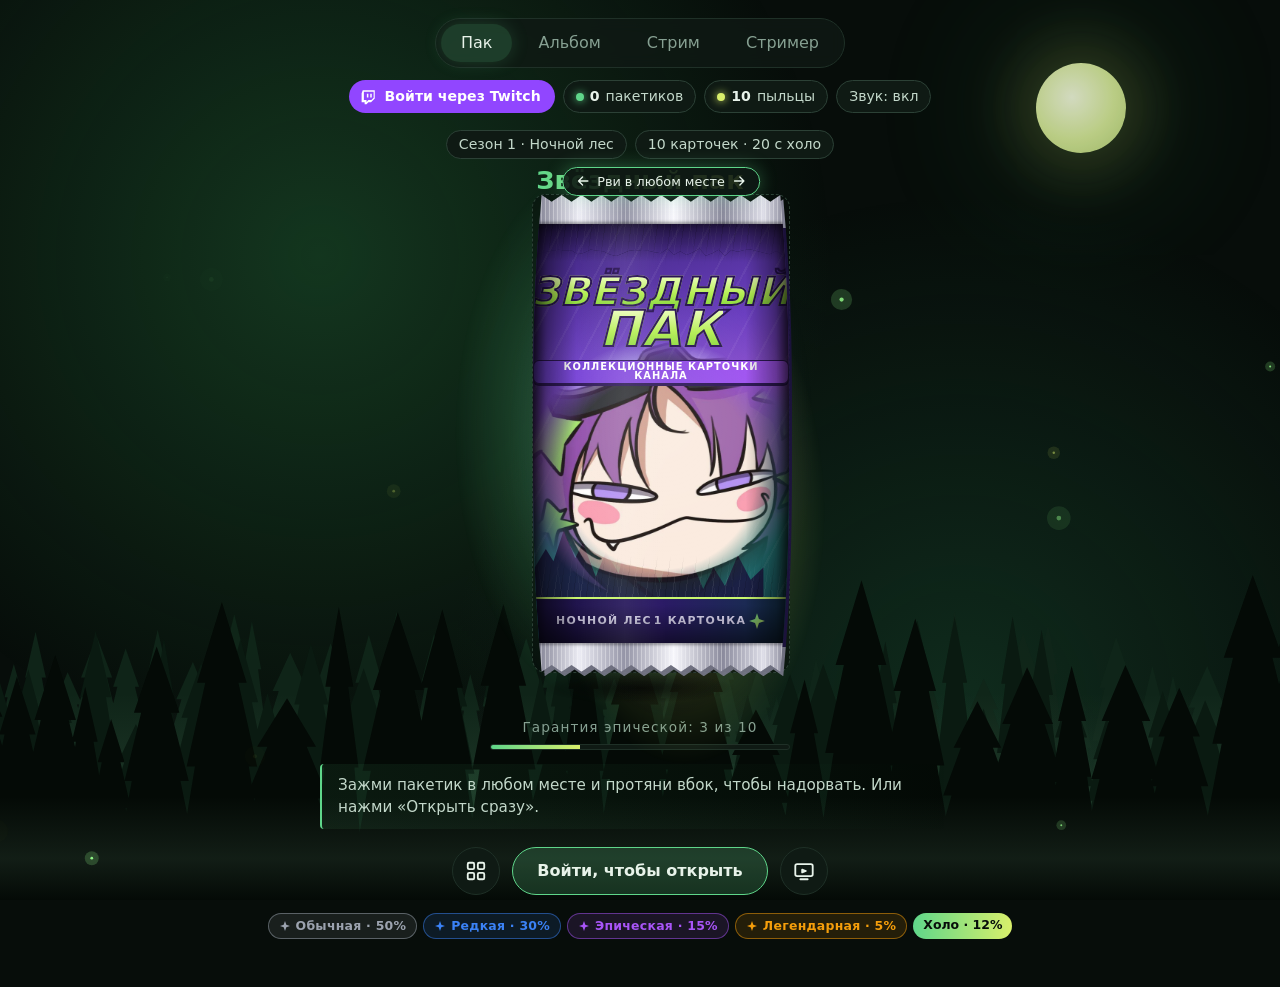
==== commit 68a575fb: "Пакетики за награду появляются на сайте сразу (pack_events) Co-Authored-By: Claude Opus 5.5 <noreply" ====
--- a/index.html
+++ b/index.html
@@ -7,7 +7,7 @@
 <title>Звёздный пак</title>
 <meta name="description" content="Карточки канала за баллы Twitch: открывай пакетики, собирай коллекцию.">
 <link rel="icon" href="img/smug.webp">
-<link rel="stylesheet" href="style.css?v=202611061405">
+<link rel="stylesheet" href="style.css?v=202611061412">
 </head>
 <body>
 <div class="bg" aria-hidden="true"><i class="moon"></i><svg class="forest" viewBox="0 0 1600 400" preserveAspectRatio="xMidYMax slice" aria-hidden="true"><defs><linearGradient id="mist" x1="0" y1="0" x2="0" y2="1"><stop offset="0" stop-color="#9fe3b5" stop-opacity="0"/><stop offset=".6" stop-color="#9fe3b5" stop-opacity=".09"/><stop offset="1" stop-color="#9fe3b5" stop-opacity="0"/></linearGradient></defs><path d="M0 400 L0 300 L0 300 L0 300 L7 264 L3 264 L11 231 L7 231 L19 198 L30 231 L26 231 L34 264 L30 264 L37 300 L29 291 L29 291 L37 250 L32 250 L42 210 L38 210 L51 172 L64 210 L60 210 L69 250 L65 250 L73 291 L54 292 L54 292 L59 248 L56 248 L62 207 L59 207 L68 167 L76 207 L73 207 L79 248 L76 248 L81 292 L70 283 L70 283 L77 229 L73 229 L82 177 L78 177 L90 127 L102 177 L98 177 L107 229 L103 229 L110 283 L94 278 L94 278 L102 220 L97 220 L108 165 L103 165 L117 112 L132 165 L127 165 L137 220 L132 220 L141 278 L129 276 L129 276 L140 243 L134 243 L147 212 L141 212 L159 182 L177 212 L171 212 L184 243 L178 243 L188 276 L180 272 L180 272 L185 237 L182 237 L189 204 L186 204 L195 172 L204 204 L201 204 L208 237 L205 237 L211 272 L200 278 L200 278 L206 230 L203 230 L210 185 L206 185 L216 141 L226 185 L222 185 L230 230 L226 230 L232 278 L225 275 L225 275 L233 242 L228 242 L238 211 L234 211 L247 180 L261 211 L256 211 L266 242 L261 242 L269 275 L250 269 L250 269 L259 226 L254 226 L265 185 L260 185 L275 145 L290 185 L285 185 L295 226 L291 226 L299 269 L283 271 L283 271 L290 231 L286 231 L295 194 L291 194 L303 157 L316 194 L312 194 L321 231 L317 231 L324 271 L317 275 L317 275 L323 228 L320 228 L327 183 L324 183 L334 139 L344 183 L341 183 L349 228 L345 228 L351 275 L342 283 L342 283 L351 243 L346 243 L357 206 L352 206 L368 170 L383 206 L378 206 L389 243 L384 243 L393 283 L388 275 L388 275 L395 222 L391 222 L400 173 L396 173 L408 124 L420 173 L416 173 L425 222 L421 222 L428 275 L412 275 L412 275 L417 225 L414 225 L420 177 L417 177 L425 131 L434 177 L431 177 L437 225 L434 225 L439 275 L434 276 L434 276 L444 236 L439 236 L451 198 L445 198 L462 161 L479 198 L473 198 L485 236 L480 236 L490 276 L478 278 L478 278 L487 234 L482 234 L492 192 L488 192 L501 152 L515 192 L510 192 L520 234 L516 234 L524 278 L517 287 L517 287 L525 237 L520 237 L530 190 L525 190 L538 144 L551 190 L546 190 L556 237 L551 237 L559 287 L541 291 L541 291 L550 232 L545 232 L555 176 L551 176 L565 122 L579 176 L575 176 L585 232 L580 232 L589 291 L581 287 L581 287 L588 237 L584 237 L593 189 L589 189 L601 143 L613 189 L609 189 L617 237 L613 237 L620 287 L603 286 L603 286 L609 251 L606 251 L613 218 L609 218 L619 187 L628 218 L625 218 L632 251 L629 251 L635 286 L621 291 L621 291 L627 253 L624 253 L630 217 L627 217 L636 182 L645 217 L642 217 L649 253 L646 253 L652 291 L642 299 L642 299 L647 255 L644 255 L651 213 L648 213 L656 173 L665 213 L662 213 L668 255 L666 255 L671 299 L663 306 L663 306 L673 251 L668 251 L680 198 L674 198 L690 147 L706 198 L701 198 L713 251 L708 251 L717 306 L698 305 L698 305 L705 249 L701 249 L710 195 L706 195 L717 144 L729 195 L725 195 L733 249 L730 249 L736 305 L732 298 L732 298 L738 260 L735 260 L742 224 L738 224 L748 189 L758 224 L754 224 L761 260 L758 260 L764 298 L752 298 L752 298 L761 259 L756 259 L766 222 L761 222 L775 186 L789 222 L784 222 L795 259 L790 259 L798 298 L778 296 L778 296 L785 249 L781 249 L789 204 L785 204 L797 161 L808 204 L805 204 L813 249 L809 249 L816 296 L812 300 L812 300 L820 251 L815 251 L825 205 L820 205 L833 160 L847 205 L842 205 L852 251 L847 251 L855 300 L846 291 L846 291 L856 237 L850 237 L863 187 L857 187 L874 138 L891 187 L886 187 L898 237 L892 237 L903 291 L894 297 L894 297 L901 254 L898 254 L906 214 L902 214 L914 175 L926 214 L922 214 L931 254 L927 254 L934 297 L917 299 L917 299 L923 266 L920 266 L926 235 L923 235 L932 204 L940 235 L937 235 L943 266 L940 266 L946 299 L935 293 L935 293 L942 260 L938 260 L946 229 L942 229 L954 198 L965 229 L961 229 L970 260 L966 260 L973 293 L956 286 L956 286 L961 244 L958 244 L964 205 L962 205 L970 167 L979 205 L976 205 L983 244 L980 244 L985 286 L972 293 L972 293 L981 258 L976 258 L986 224 L981 224 L996 191 L1010 224 L1005 224 L1015 258 L1011 258 L1019 293 L1002 290 L1002 290 L1009 255 L1005 255 L1014 222 L1010 222 L1021 190 L1033 222 L1029 222 L1037 255 L1033 255 L1040 290 L1035 300 L1035 300 L1042 255 L1038 255 L1047 212 L1043 212 L1055 171 L1068 212 L1064 212 L1073 255 L1069 255 L1076 300 L1059 292 L1059 292 L1066 253 L1062 253 L1070 216 L1066 216 L1078 181 L1089 216 L1085 216 L1093 253 L1090 253 L1096 292 L1090 285 L1090 285 L1095 227 L1093 227 L1098 172 L1096 172 L1104 119 L1112 172 L1109 172 L1115 227 L1112 227 L1117 285 L1110 278 L1110 278 L1118 246 L1114 246 L1123 216 L1119 216 L1132 186 L1146 216 L1141 216 L1151 246 L1147 246 L1155 278 L1143 288 L1143 288 L1153 237 L1147 237 L1159 189 L1154 189 L1170 142 L1187 189 L1182 189 L1194 237 L1188 237 L1198 288 L1178 285 L1178 285 L1184 232 L1181 232 L1188 182 L1185 182 L1194 133 L1204 182 L1200 182 L1207 232 L1204 232 L1210 285 L1202 291 L1202 291 L1208 253 L1205 253 L1213 217 L1209 217 L1220 183 L1231 217 L1228 217 L1236 253 L1232 253 L1239 291 L1233 300 L1233 300 L1243 246 L1237 246 L1249 195 L1244 195 L1260 146 L1277 195 L1271 195 L1283 246 L1278 246 L1288 300 L1279 305 L1279 305 L1285 259 L1281 259 L1289 216 L1285 216 L1295 174 L1306 216 L1302 216 L1310 259 L1306 259 L1312 305 L1301 296 L1301 296 L1306 256 L1304 256 L1309 219 L1307 219 L1315 183 L1323 219 L1320 219 L1326 256 L1323 256 L1328 296 L1319 300 L1319 300 L1329 256 L1323 256 L1336 214 L1330 214 L1348 174 L1365 214 L1360 214 L1372 256 L1367 256 L1377 300 L1370 309 L1370 309 L1381 268 L1375 268 L1388 228 L1382 228 L1399 190 L1417 228 L1411 228 L1424 268 L1418 268 L1428 309 L1407 304 L1407 304 L1413 267 L1409 267 L1417 232 L1413 232 L1423 198 L1433 232 L1430 232 L1437 267 L1433 267 L1439 304 L1432 312 L1432 312 L1442 267 L1436 267 L1448 225 L1443 225 L1459 184 L1475 225 L1470 225 L1482 267 L1477 267 L1486 312 L1474 318 L1474 318 L1479 268 L1477 268 L1483 221 L1480 221 L1489 175 L1497 221 L1495 221 L1501 268 L1498 268 L1503 318 L1499 324 L1499 324 L1509 279 L1504 279 L1515 236 L1510 236 L1525 195 L1541 236 L1535 236 L1547 279 L1542 279 L1551 324 L1531 329 L1531 329 L1538 275 L1534 275 L1542 225 L1538 225 L1550 175 L1561 225 L1557 225 L1565 275 L1562 275 L1568 329 L1564 327 L1564 327 L1571 269 L1567 269 L1576 215 L1572 215 L1584 162 L1596 215 L1592 215 L1601 269 L1597 269 L1604 327 L1596 321 L1596 321 L1601 285 L1598 285 L1605 251 L1602 251 L1611 219 L1620 251 L1617 251 L1624 285 L1621 285 L1626 321 L1600 327 L1600 400 Z" fill="#10261a" opacity="0.95"/><rect x="0" y="200" width="1600" height="160" fill="url(#mist)"/><path d="M0 400 L0 330 L0 330 L0 330 L7 263 L3 263 L12 199 L8 199 L19 137 L31 199 L27 199 L36 263 L32 263 L39 330 L35 333 L35 333 L43 275 L38 275 L49 220 L44 220 L58 168 L72 220 L68 220 L78 275 L73 275 L82 333 L63 325 L63 325 L76 264 L69 264 L85 206 L78 206 L100 150 L122 206 L114 206 L131 264 L123 264 L137 325 L117 332 L117 332 L126 263 L121 263 L132 198 L127 198 L142 135 L158 198 L153 198 L164 263 L159 263 L168 332 L160 327 L160 327 L167 278 L163 278 L173 232 L168 232 L181 188 L194 232 L190 232 L199 278 L195 278 L203 327 L187 328 L187 328 L195 275 L191 275 L200 225 L196 225 L209 177 L222 225 L218 225 L227 275 L223 275 L231 328 L213 335 L213 335 L222 280 L217 280 L227 229 L223 229 L237 179 L251 229 L246 229 L257 280 L252 280 L261 335 L249 341 L249 341 L258 271 L253 271 L264 204 L259 204 L274 140 L289 204 L284 204 L295 271 L290 271 L299 341 L285 342 L285 342 L295 303 L290 303 L302 266 L296 266 L313 230 L329 266 L324 266 L336 303 L330 303 L340 342 L324 337 L324 337 L330 270 L327 270 L334 208 L331 208 L340 147 L350 208 L347 208 L354 270 L351 270 L357 337 L344 336 L344 336 L355 279 L349 279 L363 224 L357 224 L376 171 L395 224 L388 224 L402 279 L396 279 L407 336 L386 337 L386 337 L396 271 L390 271 L403 209 L397 209 L414 148 L431 209 L425 209 L438 271 L432 271 L442 337 L419 338 L419 338 L427 290 L422 290 L432 244 L428 244 L440 200 L453 244 L449 244 L459 290 L454 290 L462 338 L454 338 L454 338 L464 273 L459 273 L471 211 L466 211 L482 152 L499 211 L494 211 L506 273 L500 273 L511 338 L503 337 L503 337 L514 281 L508 281 L521 228 L515 228 L533 176 L550 228 L544 228 L557 281 L551 281 L562 337 L546 340 L546 340 L555 283 L550 283 L561 229 L556 229 L572 177 L587 229 L582 229 L594 283 L588 283 L598 340 L583 347 L583 347 L594 278 L588 278 L602 213 L595 213 L614 149 L633 213 L627 213 L640 278 L634 278 L645 347 L638 343 L638 343 L648 272 L642 272 L655 204 L649 204 L666 139 L683 204 L677 204 L690 272 L684 272 L694 343 L685 337 L685 337 L692 283 L688 283 L697 233 L693 233 L704 183 L715 233 L712 233 L720 283 L716 283 L723 337 L707 333 L707 333 L713 271 L710 271 L718 213 L714 213 L725 156 L735 213 L732 213 L740 271 L736 271 L743 333 L736 340 L736 340 L743 276 L739 276 L748 216 L744 216 L756 158 L768 216 L764 216 L772 276 L768 276 L775 340 L767 334 L767 334 L779 262 L772 262 L788 193 L781 193 L802 127 L823 193 L816 193 L831 262 L824 262 L837 334 L811 341 L811 341 L820 286 L815 286 L826 233 L821 233 L835 182 L850 233 L845 233 L856 286 L851 286 L860 341 L855 347 L855 347 L862 293 L858 293 L867 242 L863 242 L875 193 L887 242 L883 242 L891 293 L887 293 L894 347 L884 344 L884 344 L891 294 L887 294 L896 247 L892 247 L904 202 L916 247 L912 247 L921 294 L917 294 L925 344 L917 336 L917 336 L927 282 L921 282 L933 231 L928 231 L945 182 L961 231 L956 231 L968 282 L963 282 L973 336 L948 334 L948 334 L958 277 L952 277 L965 224 L960 224 L977 172 L995 224 L989 224 L1002 277 L996 277 L1007 334 L982 341 L982 341 L993 269 L987 269 L1001 200 L995 200 L1015 134 L1034 200 L1028 200 L1042 269 L1036 269 L1048 341 L1020 338 L1020 338 L1026 272 L1023 272 L1030 210 L1027 210 L1037 150 L1048 210 L1044 210 L1052 272 L1048 272 L1054 338 L1042 332 L1042 332 L1051 261 L1046 261 L1057 195 L1052 195 L1068 130 L1083 195 L1078 195 L1089 261 L1084 261 L1093 332 L1084 328 L1084 328 L1091 257 L1088 257 L1096 190 L1092 190 L1104 126 L1116 190 L1112 190 L1120 257 L1116 257 L1123 328 L1114 331 L1114 331 L1120 290 L1117 290 L1124 252 L1121 252 L1132 215 L1143 252 L1139 252 L1147 290 L1143 290 L1150 331 L1142 330 L1142 330 L1149 258 L1145 258 L1153 191 L1149 191 L1160 126 L1171 191 L1167 191 L1175 258 L1171 258 L1178 330 L1170 335 L1170 335 L1176 266 L1173 266 L1181 202 L1177 202 L1188 139 L1199 202 L1195 202 L1203 266 L1199 266 L1206 335 L1190 340 L1190 340 L1200 290 L1195 290 L1206 243 L1201 243 L1216 196 L1232 243 L1227 243 L1238 290 L1233 290 L1242 340 L1229 347 L1229 347 L1237 304 L1232 304 L1242 264 L1238 264 L1251 224 L1264 264 L1260 264 L1269 304 L1265 304 L1273 347 L1261 343 L1261 343 L1268 299 L1264 299 L1272 257 L1269 257 L1280 217 L1291 257 L1287 257 L1295 299 L1292 299 L1298 343 L1282 338 L1282 338 L1291 289 L1286 289 L1296 243 L1291 243 L1305 198 L1319 243 L1314 243 L1324 289 L1320 289 L1328 338 L1320 335 L1320 335 L1329 290 L1324 290 L1336 248 L1330 248 L1346 207 L1363 248 L1357 248 L1369 290 L1364 290 L1373 335 L1356 327 L1356 327 L1363 288 L1359 288 L1369 251 L1364 251 L1377 216 L1390 251 L1386 251 L1395 288 L1391 288 L1399 327 L1391 328 L1391 328 L1398 273 L1394 273 L1403 221 L1399 221 L1411 171 L1423 221 L1419 221 L1428 273 L1424 273 L1431 328 L1426 322 L1426 322 L1438 268 L1431 268 L1446 218 L1440 218 L1460 169 L1480 218 L1473 218 L1488 268 L1481 268 L1493 322 L1475 327 L1475 327 L1484 271 L1479 271 L1490 218 L1485 218 L1499 166 L1514 218 L1509 218 L1520 271 L1515 271 L1524 327 L1514 335 L1514 335 L1522 267 L1517 267 L1528 203 L1523 203 L1537 142 L1551 203 L1547 203 L1557 267 L1552 267 L1561 335 L1551 337 L1551 337 L1560 286 L1555 286 L1566 239 L1561 239 L1576 192 L1591 239 L1586 239 L1597 286 L1592 286 L1601 337 L1579 331 L1579 331 L1586 267 L1582 267 L1590 206 L1587 206 L1597 147 L1608 206 L1604 206 L1612 267 L1609 267 L1615 331 L1600 326 L1600 400 Z" fill="#0a1a11" opacity="1"/><path d="M0 400 L0 370 L0 370 L0 370 L8 286 L4 286 L14 207 L9 207 L23 131 L37 207 L32 207 L43 286 L38 286 L46 370 L39 360 L39 360 L50 303 L44 303 L57 250 L51 250 L68 199 L85 250 L79 250 L92 303 L86 303 L96 360 L77 360 L77 360 L86 294 L81 294 L92 232 L87 232 L102 172 L117 232 L112 232 L123 294 L118 294 L127 360 L109 360 L109 360 L126 290 L116 290 L137 223 L128 223 L156 159 L184 223 L175 223 L196 290 L186 290 L203 360 L169 360 L169 360 L179 298 L174 298 L186 240 L181 240 L198 184 L216 240 L210 240 L223 298 L217 298 L227 360 L201 359 L201 359 L213 290 L206 290 L221 226 L215 226 L235 163 L255 226 L248 226 L263 290 L256 290 L269 359 L243 359 L243 359 L250 301 L246 301 L255 247 L251 247 L264 194 L276 247 L272 247 L281 301 L277 301 L285 359 L267 357 L267 357 L275 311 L271 311 L280 267 L276 267 L289 225 L302 267 L298 267 L308 311 L303 311 L311 357 L296 354 L296 354 L309 285 L302 285 L318 219 L311 219 L333 155 L355 219 L347 219 L364 285 L356 285 L370 354 L356 356 L356 356 L370 271 L362 271 L380 190 L372 190 L396 112 L420 190 L412 190 L430 271 L422 271 L436 356 L411 354 L411 354 L428 302 L419 302 L440 252 L430 252 L459 205 L487 252 L478 252 L499 302 L489 302 L506 354 L487 356 L487 356 L495 272 L491 272 L501 194 L496 194 L509 117 L523 194 L518 194 L528 272 L524 272 L531 356 L525 357 L525 357 L540 275 L532 275 L550 197 L542 197 L566 122 L591 197 L582 197 L600 275 L592 275 L607 357 L574 358 L574 358 L587 274 L580 274 L595 195 L588 195 L609 119 L629 195 L623 195 L638 274 L631 274 L643 358 L632 360 L632 360 L645 274 L638 274 L654 193 L646 193 L668 114 L690 193 L683 193 L699 274 L692 274 L705 360 L690 360 L690 360 L699 313 L694 313 L706 269 L700 269 L717 226 L733 269 L727 269 L739 313 L734 313 L744 360 L722 358 L722 358 L730 275 L726 275 L736 196 L731 196 L745 120 L760 196 L755 196 L765 275 L761 275 L769 358 L757 360 L757 360 L771 283 L763 283 L780 211 L772 211 L795 141 L818 211 L810 211 L827 283 L819 283 L833 360 L812 354 L812 354 L827 274 L818 274 L837 199 L829 199 L854 127 L880 199 L871 199 L890 274 L881 274 L897 354 L873 354 L873 354 L887 306 L880 306 L897 260 L889 260 L912 216 L935 260 L928 260 L945 306 L937 306 L951 354 L936 351 L936 351 L944 294 L940 294 L950 239 L945 239 L959 187 L972 239 L968 239 L978 294 L973 294 L982 351 L973 348 L973 348 L987 258 L979 258 L997 173 L989 173 L1014 91 L1038 173 L1030 173 L1048 258 L1040 258 L1055 348 L1032 346 L1032 346 L1044 270 L1037 270 L1052 198 L1045 198 L1066 128 L1086 198 L1079 198 L1094 270 L1087 270 L1100 346 L1087 348 L1087 348 L1101 299 L1093 299 L1110 253 L1103 253 L1126 208 L1149 253 L1141 253 L1158 299 L1150 299 L1164 348 L1133 345 L1133 345 L1148 286 L1140 286 L1158 230 L1150 230 L1174 175 L1199 230 L1191 230 L1209 286 L1201 286 L1215 345 L1195 339 L1195 339 L1203 281 L1198 281 L1208 227 L1204 227 L1217 174 L1231 227 L1226 227 L1236 281 L1232 281 L1240 339 L1230 341 L1230 341 L1244 283 L1236 283 L1253 227 L1246 227 L1269 173 L1293 227 L1285 227 L1302 283 L1294 283 L1308 341 L1287 341 L1287 341 L1299 290 L1293 290 L1307 242 L1301 242 L1321 195 L1341 242 L1334 242 L1349 290 L1342 290 L1354 341 L1345 337 L1345 337 L1362 249 L1353 249 L1373 166 L1364 166 L1392 86 L1421 166 L1411 166 L1432 249 L1423 249 L1440 337 L1398 337 L1398 337 L1413 247 L1405 247 L1424 163 L1415 163 L1441 81 L1467 163 L1458 163 L1477 247 L1468 247 L1484 337 L1459 334 L1459 334 L1468 245 L1463 245 L1475 162 L1469 162 L1485 81 L1501 162 L1496 162 L1507 245 L1502 245 L1512 334 L1492 335 L1492 335 L1501 266 L1496 266 L1507 200 L1502 200 L1516 137 L1531 200 L1526 200 L1537 266 L1532 266 L1541 335 L1535 331 L1535 331 L1551 262 L1542 262 L1561 197 L1553 197 L1578 134 L1604 197 L1596 197 L1615 262 L1606 262 L1622 331 L1600 333 L1600 400 Z" fill="#040a06" opacity="1"/><rect x="0" y="300" width="1600" height="100" fill="url(#mist)"/></svg><div class="leaves"><i class="leaf" style="left:23.1%;--d:24.8s;--dl:-12.6s;--s:0.72;--lc:#3fae5e"><svg viewBox="0 0 24 24"><path d="M12 2C6 6 4 12 6 18c1 2 3 4 6 4 3 0 5-2 6-4 2-6 0-12-6-16Zm0 3v16" /></svg></i><i class="leaf" style="left:95.0%;--d:22.2s;--dl:-10.5s;--s:1.21;--lc:#d9ef6b"><svg viewBox="0 0 24 24"><path d="M12 2C6 6 4 12 6 18c1 2 3 4 6 4 3 0 5-2 6-4 2-6 0-12-6-16Zm0 3v16" /></svg></i><i class="leaf" style="left:34.4%;--d:17.8s;--dl:-21.8s;--s:0.70;--lc:#c9a43a"><svg viewBox="0 0 24 24"><path d="M12 2C6 6 4 12 6 18c1 2 3 4 6 4 3 0 5-2 6-4 2-6 0-12-6-16Zm0 3v16" /></svg></i><i class="leaf" style="left:83.9%;--d:15.4s;--dl:-24.1s;--s:1.20;--lc:#c9a43a"><svg viewBox="0 0 24 24"><path d="M12 2C6 6 4 12 6 18c1 2 3 4 6 4 3 0 5-2 6-4 2-6 0-12-6-16Zm0 3v16" /></svg></i><i class="leaf" style="left:25.3%;--d:14.8s;--dl:-10.1s;--s:1.31;--lc:#3fae5e"><svg viewBox="0 0 24 24"><path d="M12 2C6 6 4 12 6 18c1 2 3 4 6 4 3 0 5-2 6-4 2-6 0-12-6-16Zm0 3v16" /></svg></i><i class="leaf" style="left:36.1%;--d:19.1s;--dl:-7.2s;--s:0.73;--lc:#3fae5e"><svg viewBox="0 0 24 24"><path d="M12 2C6 6 4 12 6 18c1 2 3 4 6 4 3 0 5-2 6-4 2-6 0-12-6-16Zm0 3v16" /></svg></i><i class="leaf" style="left:5.2%;--d:21.9s;--dl:-16.5s;--s:0.80;--lc:#c9a43a"><svg viewBox="0 0 24 24"><path d="M12 2C6 6 4 12 6 18c1 2 3 4 6 4 3 0 5-2 6-4 2-6 0-12-6-16Zm0 3v16" /></svg></i><i class="leaf" style="left:43.6%;--d:17.8s;--dl:-20.1s;--s:1.25;--lc:#d9ef6b"><svg viewBox="0 0 24 24"><path d="M12 2C6 6 4 12 6 18c1 2 3 4 6 4 3 0 5-2 6-4 2-6 0-12-6-16Zm0 3v16" /></svg></i><i class="leaf" style="left:88.4%;--d:23.7s;--dl:-16.4s;--s:1.34;--lc:#2f8f4c"><svg viewBox="0 0 24 24"><path d="M12 2C6 6 4 12 6 18c1 2 3 4 6 4 3 0 5-2 6-4 2-6 0-12-6-16Zm0 3v16" /></svg></i><i class="leaf" style="left:54.9%;--d:22.6s;--dl:-1.3s;--s:1.21;--lc:#d9ef6b"><svg viewBox="0 0 24 24"><path d="M12 2C6 6 4 12 6 18c1 2 3 4 6 4 3 0 5-2 6-4 2-6 0-12-6-16Zm0 3v16" /></svg></i><i class="leaf" style="left:61.5%;--d:15.7s;--dl:-22.6s;--s:1.04;--lc:#2f8f4c"><svg viewBox="0 0 24 24"><path d="M12 2C6 6 4 12 6 18c1 2 3 4 6 4 3 0 5-2 6-4 2-6 0-12-6-16Zm0 3v16" /></svg></i></div></div>
@@ -276,7 +276,7 @@
   </div>
 </div>
 <div class="toast" id="toast"></div>
-<script src="config.js?v=202611061405"></script>
-<script src="app.js?v=202611061405"></script>
+<script src="config.js?v=202611061412"></script>
+<script src="app.js?v=202611061412"></script>
 </body>
 </html>
--- a/style.css
+++ b/style.css
@@ -389,6 +389,8 @@
 .lw-bar{height:8px;border-radius:99px;background:var(--panel);border:1px solid var(--line);overflow:hidden}
 .lw-bar i{display:block;height:100%;width:0;background:linear-gradient(90deg,var(--vio),var(--tea));transition:width .6s}
 .cat .d.w{background:#e5354f;box-shadow:0 0 8px #e5354f}
+.cat.bump{animation:bump .7s cubic-bezier(.2,1.6,.4,1)}
+@keyframes bump{0%{transform:scale(1)}30%{transform:scale(1.25);border-color:#5fd68a;box-shadow:0 0 18px #5fd68a}100%{transform:scale(1)}}
 .watchchip{cursor:pointer}
 /* звездопад */
 .dropstar{position:fixed;left:0;top:0;z-index:8;width:84px;padding:0;border:0;background:none;cursor:pointer;will-change:transform;touch-action:manipulation;display:flex;flex-direction:column;align-items:center;gap:2px}
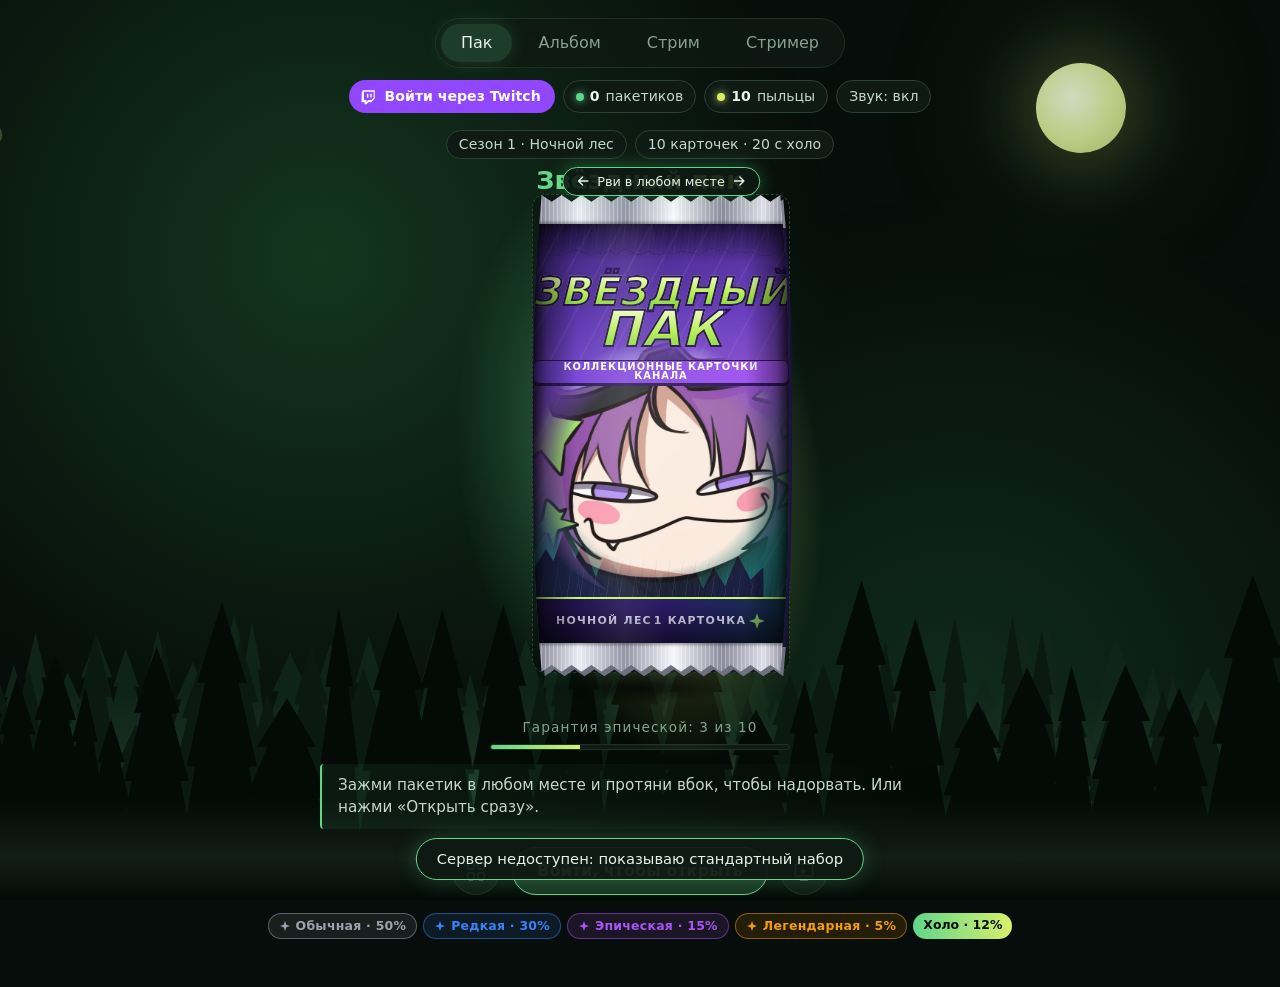
==== commit 327d2b83: "Звук: гул НЛО гаснет без запинки, при выключении звука аудио останавливается целиком Co-Authored-By:" ====
--- a/index.html
+++ b/index.html
@@ -7,7 +7,7 @@
 <title>Звёздный пак</title>
 <meta name="description" content="Карточки канала за баллы Twitch: открывай пакетики, собирай коллекцию.">
 <link rel="icon" href="img/smug.webp">
-<link rel="stylesheet" href="style.css?v=202611061412">
+<link rel="stylesheet" href="style.css?v=202611082121">
 </head>
 <body>
 <div class="bg" aria-hidden="true"><i class="moon"></i><svg class="forest" viewBox="0 0 1600 400" preserveAspectRatio="xMidYMax slice" aria-hidden="true"><defs><linearGradient id="mist" x1="0" y1="0" x2="0" y2="1"><stop offset="0" stop-color="#9fe3b5" stop-opacity="0"/><stop offset=".6" stop-color="#9fe3b5" stop-opacity=".09"/><stop offset="1" stop-color="#9fe3b5" stop-opacity="0"/></linearGradient></defs><path d="M0 400 L0 300 L0 300 L0 300 L7 264 L3 264 L11 231 L7 231 L19 198 L30 231 L26 231 L34 264 L30 264 L37 300 L29 291 L29 291 L37 250 L32 250 L42 210 L38 210 L51 172 L64 210 L60 210 L69 250 L65 250 L73 291 L54 292 L54 292 L59 248 L56 248 L62 207 L59 207 L68 167 L76 207 L73 207 L79 248 L76 248 L81 292 L70 283 L70 283 L77 229 L73 229 L82 177 L78 177 L90 127 L102 177 L98 177 L107 229 L103 229 L110 283 L94 278 L94 278 L102 220 L97 220 L108 165 L103 165 L117 112 L132 165 L127 165 L137 220 L132 220 L141 278 L129 276 L129 276 L140 243 L134 243 L147 212 L141 212 L159 182 L177 212 L171 212 L184 243 L178 243 L188 276 L180 272 L180 272 L185 237 L182 237 L189 204 L186 204 L195 172 L204 204 L201 204 L208 237 L205 237 L211 272 L200 278 L200 278 L206 230 L203 230 L210 185 L206 185 L216 141 L226 185 L222 185 L230 230 L226 230 L232 278 L225 275 L225 275 L233 242 L228 242 L238 211 L234 211 L247 180 L261 211 L256 211 L266 242 L261 242 L269 275 L250 269 L250 269 L259 226 L254 226 L265 185 L260 185 L275 145 L290 185 L285 185 L295 226 L291 226 L299 269 L283 271 L283 271 L290 231 L286 231 L295 194 L291 194 L303 157 L316 194 L312 194 L321 231 L317 231 L324 271 L317 275 L317 275 L323 228 L320 228 L327 183 L324 183 L334 139 L344 183 L341 183 L349 228 L345 228 L351 275 L342 283 L342 283 L351 243 L346 243 L357 206 L352 206 L368 170 L383 206 L378 206 L389 243 L384 243 L393 283 L388 275 L388 275 L395 222 L391 222 L400 173 L396 173 L408 124 L420 173 L416 173 L425 222 L421 222 L428 275 L412 275 L412 275 L417 225 L414 225 L420 177 L417 177 L425 131 L434 177 L431 177 L437 225 L434 225 L439 275 L434 276 L434 276 L444 236 L439 236 L451 198 L445 198 L462 161 L479 198 L473 198 L485 236 L480 236 L490 276 L478 278 L478 278 L487 234 L482 234 L492 192 L488 192 L501 152 L515 192 L510 192 L520 234 L516 234 L524 278 L517 287 L517 287 L525 237 L520 237 L530 190 L525 190 L538 144 L551 190 L546 190 L556 237 L551 237 L559 287 L541 291 L541 291 L550 232 L545 232 L555 176 L551 176 L565 122 L579 176 L575 176 L585 232 L580 232 L589 291 L581 287 L581 287 L588 237 L584 237 L593 189 L589 189 L601 143 L613 189 L609 189 L617 237 L613 237 L620 287 L603 286 L603 286 L609 251 L606 251 L613 218 L609 218 L619 187 L628 218 L625 218 L632 251 L629 251 L635 286 L621 291 L621 291 L627 253 L624 253 L630 217 L627 217 L636 182 L645 217 L642 217 L649 253 L646 253 L652 291 L642 299 L642 299 L647 255 L644 255 L651 213 L648 213 L656 173 L665 213 L662 213 L668 255 L666 255 L671 299 L663 306 L663 306 L673 251 L668 251 L680 198 L674 198 L690 147 L706 198 L701 198 L713 251 L708 251 L717 306 L698 305 L698 305 L705 249 L701 249 L710 195 L706 195 L717 144 L729 195 L725 195 L733 249 L730 249 L736 305 L732 298 L732 298 L738 260 L735 260 L742 224 L738 224 L748 189 L758 224 L754 224 L761 260 L758 260 L764 298 L752 298 L752 298 L761 259 L756 259 L766 222 L761 222 L775 186 L789 222 L784 222 L795 259 L790 259 L798 298 L778 296 L778 296 L785 249 L781 249 L789 204 L785 204 L797 161 L808 204 L805 204 L813 249 L809 249 L816 296 L812 300 L812 300 L820 251 L815 251 L825 205 L820 205 L833 160 L847 205 L842 205 L852 251 L847 251 L855 300 L846 291 L846 291 L856 237 L850 237 L863 187 L857 187 L874 138 L891 187 L886 187 L898 237 L892 237 L903 291 L894 297 L894 297 L901 254 L898 254 L906 214 L902 214 L914 175 L926 214 L922 214 L931 254 L927 254 L934 297 L917 299 L917 299 L923 266 L920 266 L926 235 L923 235 L932 204 L940 235 L937 235 L943 266 L940 266 L946 299 L935 293 L935 293 L942 260 L938 260 L946 229 L942 229 L954 198 L965 229 L961 229 L970 260 L966 260 L973 293 L956 286 L956 286 L961 244 L958 244 L964 205 L962 205 L970 167 L979 205 L976 205 L983 244 L980 244 L985 286 L972 293 L972 293 L981 258 L976 258 L986 224 L981 224 L996 191 L1010 224 L1005 224 L1015 258 L1011 258 L1019 293 L1002 290 L1002 290 L1009 255 L1005 255 L1014 222 L1010 222 L1021 190 L1033 222 L1029 222 L1037 255 L1033 255 L1040 290 L1035 300 L1035 300 L1042 255 L1038 255 L1047 212 L1043 212 L1055 171 L1068 212 L1064 212 L1073 255 L1069 255 L1076 300 L1059 292 L1059 292 L1066 253 L1062 253 L1070 216 L1066 216 L1078 181 L1089 216 L1085 216 L1093 253 L1090 253 L1096 292 L1090 285 L1090 285 L1095 227 L1093 227 L1098 172 L1096 172 L1104 119 L1112 172 L1109 172 L1115 227 L1112 227 L1117 285 L1110 278 L1110 278 L1118 246 L1114 246 L1123 216 L1119 216 L1132 186 L1146 216 L1141 216 L1151 246 L1147 246 L1155 278 L1143 288 L1143 288 L1153 237 L1147 237 L1159 189 L1154 189 L1170 142 L1187 189 L1182 189 L1194 237 L1188 237 L1198 288 L1178 285 L1178 285 L1184 232 L1181 232 L1188 182 L1185 182 L1194 133 L1204 182 L1200 182 L1207 232 L1204 232 L1210 285 L1202 291 L1202 291 L1208 253 L1205 253 L1213 217 L1209 217 L1220 183 L1231 217 L1228 217 L1236 253 L1232 253 L1239 291 L1233 300 L1233 300 L1243 246 L1237 246 L1249 195 L1244 195 L1260 146 L1277 195 L1271 195 L1283 246 L1278 246 L1288 300 L1279 305 L1279 305 L1285 259 L1281 259 L1289 216 L1285 216 L1295 174 L1306 216 L1302 216 L1310 259 L1306 259 L1312 305 L1301 296 L1301 296 L1306 256 L1304 256 L1309 219 L1307 219 L1315 183 L1323 219 L1320 219 L1326 256 L1323 256 L1328 296 L1319 300 L1319 300 L1329 256 L1323 256 L1336 214 L1330 214 L1348 174 L1365 214 L1360 214 L1372 256 L1367 256 L1377 300 L1370 309 L1370 309 L1381 268 L1375 268 L1388 228 L1382 228 L1399 190 L1417 228 L1411 228 L1424 268 L1418 268 L1428 309 L1407 304 L1407 304 L1413 267 L1409 267 L1417 232 L1413 232 L1423 198 L1433 232 L1430 232 L1437 267 L1433 267 L1439 304 L1432 312 L1432 312 L1442 267 L1436 267 L1448 225 L1443 225 L1459 184 L1475 225 L1470 225 L1482 267 L1477 267 L1486 312 L1474 318 L1474 318 L1479 268 L1477 268 L1483 221 L1480 221 L1489 175 L1497 221 L1495 221 L1501 268 L1498 268 L1503 318 L1499 324 L1499 324 L1509 279 L1504 279 L1515 236 L1510 236 L1525 195 L1541 236 L1535 236 L1547 279 L1542 279 L1551 324 L1531 329 L1531 329 L1538 275 L1534 275 L1542 225 L1538 225 L1550 175 L1561 225 L1557 225 L1565 275 L1562 275 L1568 329 L1564 327 L1564 327 L1571 269 L1567 269 L1576 215 L1572 215 L1584 162 L1596 215 L1592 215 L1601 269 L1597 269 L1604 327 L1596 321 L1596 321 L1601 285 L1598 285 L1605 251 L1602 251 L1611 219 L1620 251 L1617 251 L1624 285 L1621 285 L1626 321 L1600 327 L1600 400 Z" fill="#10261a" opacity="0.95"/><rect x="0" y="200" width="1600" height="160" fill="url(#mist)"/><path d="M0 400 L0 330 L0 330 L0 330 L7 263 L3 263 L12 199 L8 199 L19 137 L31 199 L27 199 L36 263 L32 263 L39 330 L35 333 L35 333 L43 275 L38 275 L49 220 L44 220 L58 168 L72 220 L68 220 L78 275 L73 275 L82 333 L63 325 L63 325 L76 264 L69 264 L85 206 L78 206 L100 150 L122 206 L114 206 L131 264 L123 264 L137 325 L117 332 L117 332 L126 263 L121 263 L132 198 L127 198 L142 135 L158 198 L153 198 L164 263 L159 263 L168 332 L160 327 L160 327 L167 278 L163 278 L173 232 L168 232 L181 188 L194 232 L190 232 L199 278 L195 278 L203 327 L187 328 L187 328 L195 275 L191 275 L200 225 L196 225 L209 177 L222 225 L218 225 L227 275 L223 275 L231 328 L213 335 L213 335 L222 280 L217 280 L227 229 L223 229 L237 179 L251 229 L246 229 L257 280 L252 280 L261 335 L249 341 L249 341 L258 271 L253 271 L264 204 L259 204 L274 140 L289 204 L284 204 L295 271 L290 271 L299 341 L285 342 L285 342 L295 303 L290 303 L302 266 L296 266 L313 230 L329 266 L324 266 L336 303 L330 303 L340 342 L324 337 L324 337 L330 270 L327 270 L334 208 L331 208 L340 147 L350 208 L347 208 L354 270 L351 270 L357 337 L344 336 L344 336 L355 279 L349 279 L363 224 L357 224 L376 171 L395 224 L388 224 L402 279 L396 279 L407 336 L386 337 L386 337 L396 271 L390 271 L403 209 L397 209 L414 148 L431 209 L425 209 L438 271 L432 271 L442 337 L419 338 L419 338 L427 290 L422 290 L432 244 L428 244 L440 200 L453 244 L449 244 L459 290 L454 290 L462 338 L454 338 L454 338 L464 273 L459 273 L471 211 L466 211 L482 152 L499 211 L494 211 L506 273 L500 273 L511 338 L503 337 L503 337 L514 281 L508 281 L521 228 L515 228 L533 176 L550 228 L544 228 L557 281 L551 281 L562 337 L546 340 L546 340 L555 283 L550 283 L561 229 L556 229 L572 177 L587 229 L582 229 L594 283 L588 283 L598 340 L583 347 L583 347 L594 278 L588 278 L602 213 L595 213 L614 149 L633 213 L627 213 L640 278 L634 278 L645 347 L638 343 L638 343 L648 272 L642 272 L655 204 L649 204 L666 139 L683 204 L677 204 L690 272 L684 272 L694 343 L685 337 L685 337 L692 283 L688 283 L697 233 L693 233 L704 183 L715 233 L712 233 L720 283 L716 283 L723 337 L707 333 L707 333 L713 271 L710 271 L718 213 L714 213 L725 156 L735 213 L732 213 L740 271 L736 271 L743 333 L736 340 L736 340 L743 276 L739 276 L748 216 L744 216 L756 158 L768 216 L764 216 L772 276 L768 276 L775 340 L767 334 L767 334 L779 262 L772 262 L788 193 L781 193 L802 127 L823 193 L816 193 L831 262 L824 262 L837 334 L811 341 L811 341 L820 286 L815 286 L826 233 L821 233 L835 182 L850 233 L845 233 L856 286 L851 286 L860 341 L855 347 L855 347 L862 293 L858 293 L867 242 L863 242 L875 193 L887 242 L883 242 L891 293 L887 293 L894 347 L884 344 L884 344 L891 294 L887 294 L896 247 L892 247 L904 202 L916 247 L912 247 L921 294 L917 294 L925 344 L917 336 L917 336 L927 282 L921 282 L933 231 L928 231 L945 182 L961 231 L956 231 L968 282 L963 282 L973 336 L948 334 L948 334 L958 277 L952 277 L965 224 L960 224 L977 172 L995 224 L989 224 L1002 277 L996 277 L1007 334 L982 341 L982 341 L993 269 L987 269 L1001 200 L995 200 L1015 134 L1034 200 L1028 200 L1042 269 L1036 269 L1048 341 L1020 338 L1020 338 L1026 272 L1023 272 L1030 210 L1027 210 L1037 150 L1048 210 L1044 210 L1052 272 L1048 272 L1054 338 L1042 332 L1042 332 L1051 261 L1046 261 L1057 195 L1052 195 L1068 130 L1083 195 L1078 195 L1089 261 L1084 261 L1093 332 L1084 328 L1084 328 L1091 257 L1088 257 L1096 190 L1092 190 L1104 126 L1116 190 L1112 190 L1120 257 L1116 257 L1123 328 L1114 331 L1114 331 L1120 290 L1117 290 L1124 252 L1121 252 L1132 215 L1143 252 L1139 252 L1147 290 L1143 290 L1150 331 L1142 330 L1142 330 L1149 258 L1145 258 L1153 191 L1149 191 L1160 126 L1171 191 L1167 191 L1175 258 L1171 258 L1178 330 L1170 335 L1170 335 L1176 266 L1173 266 L1181 202 L1177 202 L1188 139 L1199 202 L1195 202 L1203 266 L1199 266 L1206 335 L1190 340 L1190 340 L1200 290 L1195 290 L1206 243 L1201 243 L1216 196 L1232 243 L1227 243 L1238 290 L1233 290 L1242 340 L1229 347 L1229 347 L1237 304 L1232 304 L1242 264 L1238 264 L1251 224 L1264 264 L1260 264 L1269 304 L1265 304 L1273 347 L1261 343 L1261 343 L1268 299 L1264 299 L1272 257 L1269 257 L1280 217 L1291 257 L1287 257 L1295 299 L1292 299 L1298 343 L1282 338 L1282 338 L1291 289 L1286 289 L1296 243 L1291 243 L1305 198 L1319 243 L1314 243 L1324 289 L1320 289 L1328 338 L1320 335 L1320 335 L1329 290 L1324 290 L1336 248 L1330 248 L1346 207 L1363 248 L1357 248 L1369 290 L1364 290 L1373 335 L1356 327 L1356 327 L1363 288 L1359 288 L1369 251 L1364 251 L1377 216 L1390 251 L1386 251 L1395 288 L1391 288 L1399 327 L1391 328 L1391 328 L1398 273 L1394 273 L1403 221 L1399 221 L1411 171 L1423 221 L1419 221 L1428 273 L1424 273 L1431 328 L1426 322 L1426 322 L1438 268 L1431 268 L1446 218 L1440 218 L1460 169 L1480 218 L1473 218 L1488 268 L1481 268 L1493 322 L1475 327 L1475 327 L1484 271 L1479 271 L1490 218 L1485 218 L1499 166 L1514 218 L1509 218 L1520 271 L1515 271 L1524 327 L1514 335 L1514 335 L1522 267 L1517 267 L1528 203 L1523 203 L1537 142 L1551 203 L1547 203 L1557 267 L1552 267 L1561 335 L1551 337 L1551 337 L1560 286 L1555 286 L1566 239 L1561 239 L1576 192 L1591 239 L1586 239 L1597 286 L1592 286 L1601 337 L1579 331 L1579 331 L1586 267 L1582 267 L1590 206 L1587 206 L1597 147 L1608 206 L1604 206 L1612 267 L1609 267 L1615 331 L1600 326 L1600 400 Z" fill="#0a1a11" opacity="1"/><path d="M0 400 L0 370 L0 370 L0 370 L8 286 L4 286 L14 207 L9 207 L23 131 L37 207 L32 207 L43 286 L38 286 L46 370 L39 360 L39 360 L50 303 L44 303 L57 250 L51 250 L68 199 L85 250 L79 250 L92 303 L86 303 L96 360 L77 360 L77 360 L86 294 L81 294 L92 232 L87 232 L102 172 L117 232 L112 232 L123 294 L118 294 L127 360 L109 360 L109 360 L126 290 L116 290 L137 223 L128 223 L156 159 L184 223 L175 223 L196 290 L186 290 L203 360 L169 360 L169 360 L179 298 L174 298 L186 240 L181 240 L198 184 L216 240 L210 240 L223 298 L217 298 L227 360 L201 359 L201 359 L213 290 L206 290 L221 226 L215 226 L235 163 L255 226 L248 226 L263 290 L256 290 L269 359 L243 359 L243 359 L250 301 L246 301 L255 247 L251 247 L264 194 L276 247 L272 247 L281 301 L277 301 L285 359 L267 357 L267 357 L275 311 L271 311 L280 267 L276 267 L289 225 L302 267 L298 267 L308 311 L303 311 L311 357 L296 354 L296 354 L309 285 L302 285 L318 219 L311 219 L333 155 L355 219 L347 219 L364 285 L356 285 L370 354 L356 356 L356 356 L370 271 L362 271 L380 190 L372 190 L396 112 L420 190 L412 190 L430 271 L422 271 L436 356 L411 354 L411 354 L428 302 L419 302 L440 252 L430 252 L459 205 L487 252 L478 252 L499 302 L489 302 L506 354 L487 356 L487 356 L495 272 L491 272 L501 194 L496 194 L509 117 L523 194 L518 194 L528 272 L524 272 L531 356 L525 357 L525 357 L540 275 L532 275 L550 197 L542 197 L566 122 L591 197 L582 197 L600 275 L592 275 L607 357 L574 358 L574 358 L587 274 L580 274 L595 195 L588 195 L609 119 L629 195 L623 195 L638 274 L631 274 L643 358 L632 360 L632 360 L645 274 L638 274 L654 193 L646 193 L668 114 L690 193 L683 193 L699 274 L692 274 L705 360 L690 360 L690 360 L699 313 L694 313 L706 269 L700 269 L717 226 L733 269 L727 269 L739 313 L734 313 L744 360 L722 358 L722 358 L730 275 L726 275 L736 196 L731 196 L745 120 L760 196 L755 196 L765 275 L761 275 L769 358 L757 360 L757 360 L771 283 L763 283 L780 211 L772 211 L795 141 L818 211 L810 211 L827 283 L819 283 L833 360 L812 354 L812 354 L827 274 L818 274 L837 199 L829 199 L854 127 L880 199 L871 199 L890 274 L881 274 L897 354 L873 354 L873 354 L887 306 L880 306 L897 260 L889 260 L912 216 L935 260 L928 260 L945 306 L937 306 L951 354 L936 351 L936 351 L944 294 L940 294 L950 239 L945 239 L959 187 L972 239 L968 239 L978 294 L973 294 L982 351 L973 348 L973 348 L987 258 L979 258 L997 173 L989 173 L1014 91 L1038 173 L1030 173 L1048 258 L1040 258 L1055 348 L1032 346 L1032 346 L1044 270 L1037 270 L1052 198 L1045 198 L1066 128 L1086 198 L1079 198 L1094 270 L1087 270 L1100 346 L1087 348 L1087 348 L1101 299 L1093 299 L1110 253 L1103 253 L1126 208 L1149 253 L1141 253 L1158 299 L1150 299 L1164 348 L1133 345 L1133 345 L1148 286 L1140 286 L1158 230 L1150 230 L1174 175 L1199 230 L1191 230 L1209 286 L1201 286 L1215 345 L1195 339 L1195 339 L1203 281 L1198 281 L1208 227 L1204 227 L1217 174 L1231 227 L1226 227 L1236 281 L1232 281 L1240 339 L1230 341 L1230 341 L1244 283 L1236 283 L1253 227 L1246 227 L1269 173 L1293 227 L1285 227 L1302 283 L1294 283 L1308 341 L1287 341 L1287 341 L1299 290 L1293 290 L1307 242 L1301 242 L1321 195 L1341 242 L1334 242 L1349 290 L1342 290 L1354 341 L1345 337 L1345 337 L1362 249 L1353 249 L1373 166 L1364 166 L1392 86 L1421 166 L1411 166 L1432 249 L1423 249 L1440 337 L1398 337 L1398 337 L1413 247 L1405 247 L1424 163 L1415 163 L1441 81 L1467 163 L1458 163 L1477 247 L1468 247 L1484 337 L1459 334 L1459 334 L1468 245 L1463 245 L1475 162 L1469 162 L1485 81 L1501 162 L1496 162 L1507 245 L1502 245 L1512 334 L1492 335 L1492 335 L1501 266 L1496 266 L1507 200 L1502 200 L1516 137 L1531 200 L1526 200 L1537 266 L1532 266 L1541 335 L1535 331 L1535 331 L1551 262 L1542 262 L1561 197 L1553 197 L1578 134 L1604 197 L1596 197 L1615 262 L1606 262 L1622 331 L1600 333 L1600 400 Z" fill="#040a06" opacity="1"/><rect x="0" y="300" width="1600" height="100" fill="url(#mist)"/></svg><div class="leaves"><i class="leaf" style="left:23.1%;--d:24.8s;--dl:-12.6s;--s:0.72;--lc:#3fae5e"><svg viewBox="0 0 24 24"><path d="M12 2C6 6 4 12 6 18c1 2 3 4 6 4 3 0 5-2 6-4 2-6 0-12-6-16Zm0 3v16" /></svg></i><i class="leaf" style="left:95.0%;--d:22.2s;--dl:-10.5s;--s:1.21;--lc:#d9ef6b"><svg viewBox="0 0 24 24"><path d="M12 2C6 6 4 12 6 18c1 2 3 4 6 4 3 0 5-2 6-4 2-6 0-12-6-16Zm0 3v16" /></svg></i><i class="leaf" style="left:34.4%;--d:17.8s;--dl:-21.8s;--s:0.70;--lc:#c9a43a"><svg viewBox="0 0 24 24"><path d="M12 2C6 6 4 12 6 18c1 2 3 4 6 4 3 0 5-2 6-4 2-6 0-12-6-16Zm0 3v16" /></svg></i><i class="leaf" style="left:83.9%;--d:15.4s;--dl:-24.1s;--s:1.20;--lc:#c9a43a"><svg viewBox="0 0 24 24"><path d="M12 2C6 6 4 12 6 18c1 2 3 4 6 4 3 0 5-2 6-4 2-6 0-12-6-16Zm0 3v16" /></svg></i><i class="leaf" style="left:25.3%;--d:14.8s;--dl:-10.1s;--s:1.31;--lc:#3fae5e"><svg viewBox="0 0 24 24"><path d="M12 2C6 6 4 12 6 18c1 2 3 4 6 4 3 0 5-2 6-4 2-6 0-12-6-16Zm0 3v16" /></svg></i><i class="leaf" style="left:36.1%;--d:19.1s;--dl:-7.2s;--s:0.73;--lc:#3fae5e"><svg viewBox="0 0 24 24"><path d="M12 2C6 6 4 12 6 18c1 2 3 4 6 4 3 0 5-2 6-4 2-6 0-12-6-16Zm0 3v16" /></svg></i><i class="leaf" style="left:5.2%;--d:21.9s;--dl:-16.5s;--s:0.80;--lc:#c9a43a"><svg viewBox="0 0 24 24"><path d="M12 2C6 6 4 12 6 18c1 2 3 4 6 4 3 0 5-2 6-4 2-6 0-12-6-16Zm0 3v16" /></svg></i><i class="leaf" style="left:43.6%;--d:17.8s;--dl:-20.1s;--s:1.25;--lc:#d9ef6b"><svg viewBox="0 0 24 24"><path d="M12 2C6 6 4 12 6 18c1 2 3 4 6 4 3 0 5-2 6-4 2-6 0-12-6-16Zm0 3v16" /></svg></i><i class="leaf" style="left:88.4%;--d:23.7s;--dl:-16.4s;--s:1.34;--lc:#2f8f4c"><svg viewBox="0 0 24 24"><path d="M12 2C6 6 4 12 6 18c1 2 3 4 6 4 3 0 5-2 6-4 2-6 0-12-6-16Zm0 3v16" /></svg></i><i class="leaf" style="left:54.9%;--d:22.6s;--dl:-1.3s;--s:1.21;--lc:#d9ef6b"><svg viewBox="0 0 24 24"><path d="M12 2C6 6 4 12 6 18c1 2 3 4 6 4 3 0 5-2 6-4 2-6 0-12-6-16Zm0 3v16" /></svg></i><i class="leaf" style="left:61.5%;--d:15.7s;--dl:-22.6s;--s:1.04;--lc:#2f8f4c"><svg viewBox="0 0 24 24"><path d="M12 2C6 6 4 12 6 18c1 2 3 4 6 4 3 0 5-2 6-4 2-6 0-12-6-16Zm0 3v16" /></svg></i></div></div>
@@ -276,7 +276,7 @@
   </div>
 </div>
 <div class="toast" id="toast"></div>
-<script src="config.js?v=202611061412"></script>
-<script src="app.js?v=202611061412"></script>
+<script src="config.js?v=202611082121"></script>
+<script src="app.js?v=202611082121"></script>
 </body>
 </html>
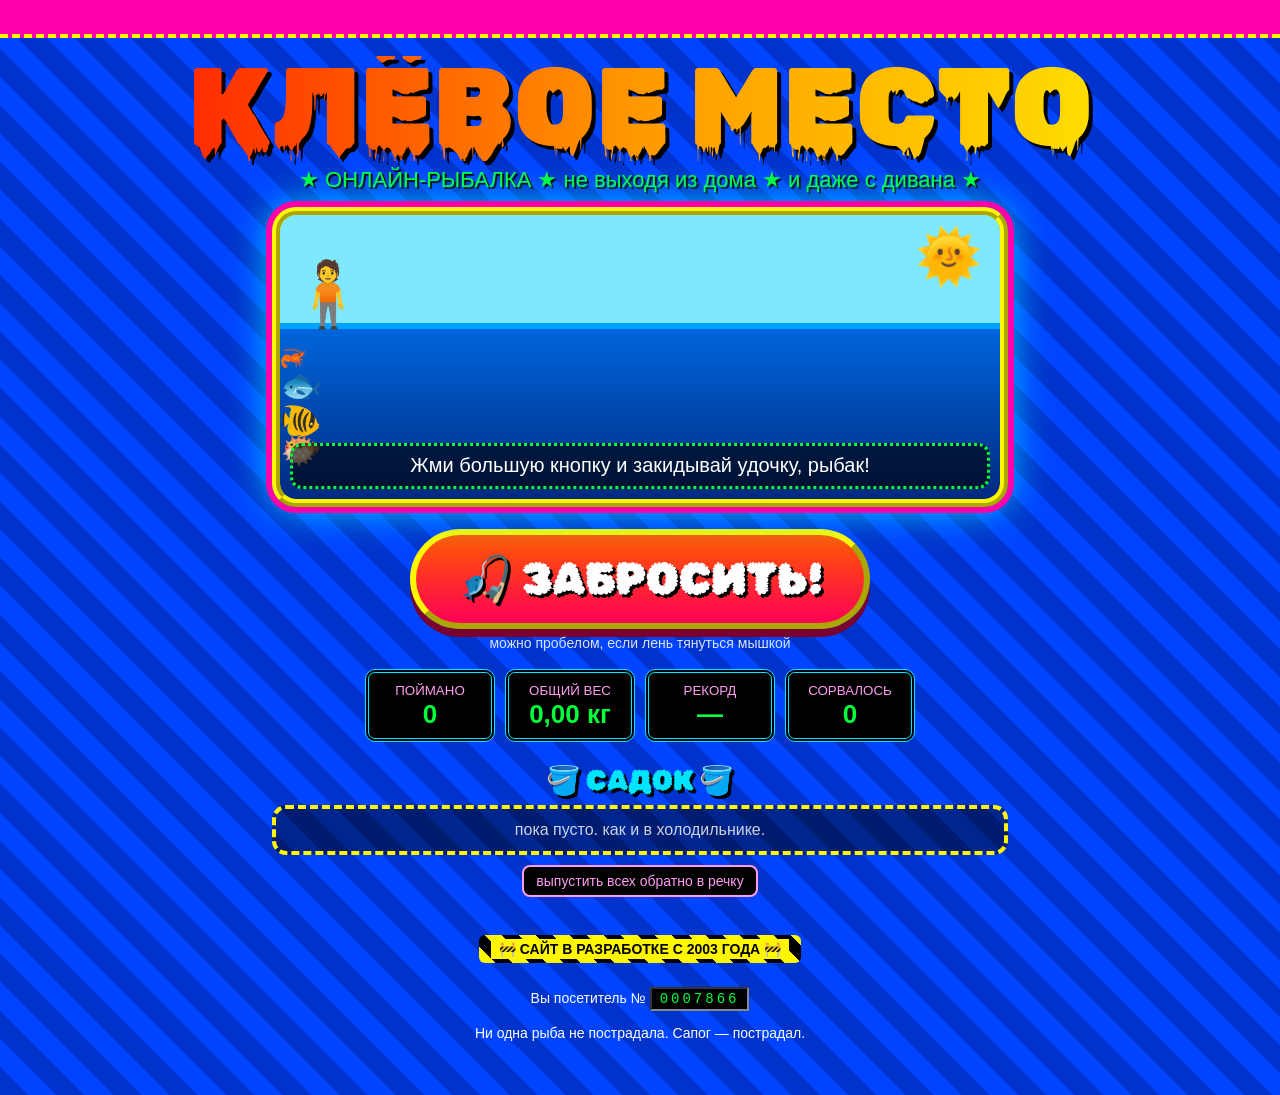
==== commit 74d76917: "Заменить сайт на «КЛЁВОЕ МЕСТО» — онлайн-рыбалку Прежнее содержимое сохранено в ветке backup-zvezdny" ====
--- a/index.html
+++ b/index.html
@@ -1,282 +1,233 @@
-<!doctype html>
+<!DOCTYPE html>
 <html lang="ru">
 <head>
 <meta charset="utf-8">
-<meta name="viewport" content="width=device-width,initial-scale=1">
-<meta name="theme-color" content="#070d0a">
-<title>Звёздный пак</title>
-<meta name="description" content="Карточки канала за баллы Twitch: открывай пакетики, собирай коллекцию.">
-<link rel="icon" href="img/smug.webp">
-<link rel="stylesheet" href="style.css?v=202611082121">
+<meta name="viewport" content="width=device-width, initial-scale=1">
+<title>КЛЁВОЕ МЕСТО — рыбалка онлайн</title>
+<link href="https://fonts.googleapis.com/css2?family=Rubik+Bubbles&family=Rubik+Wet+Paint&display=swap" rel="stylesheet">
+<style>
+*{box-sizing:border-box}
+html,body{margin:0}
+body{
+  font-family:"Comic Sans MS","Comic Sans",cursive,sans-serif;
+  color:#fff700;text-align:center;overflow-x:hidden;
+  background:#001a66 repeating-linear-gradient(45deg,#0033cc 0 20px,#0044ff 20px 40px);
+  min-height:100vh;padding-bottom:40px;
+}
+.marq{background:#ff00aa;color:#fff;font-weight:bold;white-space:nowrap;overflow:hidden;border-bottom:4px dashed #fff700;padding:6px 0;font-size:18px}
+.marq span{display:inline-block;padding-left:100%;animation:run 16s linear infinite}
+@keyframes run{to{transform:translateX(-100%)}}
+h1{
+  font-family:"Rubik Wet Paint","Rubik Bubbles",cursive;font-weight:400;
+  font-size:clamp(40px,11vw,110px);margin:18px 8px 0;line-height:.95;
+  background:linear-gradient(90deg,#ff0000,#ff9900,#fff700,#00ff3c,#00e5ff,#ff00ea,#ff0000);
+  background-size:300% 100%;-webkit-background-clip:text;background-clip:text;color:transparent;
+  animation:rainbow 3s linear infinite, wobble 1.2s ease-in-out infinite alternate;
+  filter:drop-shadow(4px 4px 0 #000);
+}
+@keyframes rainbow{to{background-position:300% 0}}
+@keyframes wobble{from{transform:rotate(-2deg) scale(1)}to{transform:rotate(2deg) scale(1.04)}}
+.sub{font-size:clamp(15px,3.5vw,22px);color:#00ff3c;text-shadow:2px 2px 0 #000;margin:6px 10px 14px}
+.blink{animation:blink .7s steps(2) infinite}
+@keyframes blink{50%{opacity:0}}
+.wrap{max-width:760px;margin:0 auto;padding:0 12px}
+.pond{
+  position:relative;height:300px;border:8px ridge #fff700;border-radius:24px;overflow:hidden;
+  background:linear-gradient(#7ee8ff 0 38%,#00a2ff 38% 40%,#0066dd 40%,#002a80);
+  box-shadow:0 0 0 6px #ff00aa,0 0 40px #00e5ff;
+}
+.sun{position:absolute;top:10px;right:18px;font-size:54px;animation:spin 6s linear infinite}
+@keyframes spin{to{transform:rotate(360deg)}}
+.dude{position:absolute;left:8px;top:42px;font-size:64px;transform:scaleX(-1)}
+.line{position:absolute;left:70px;top:70px;width:3px;background:#fff;transform-origin:top;height:0;transition:height .5s}
+.bob{position:absolute;left:50%;top:104px;font-size:38px;transform:translateX(-50%);opacity:0;transition:opacity .3s}
+.pond.wait .bob{opacity:1;animation:bob 1.4s ease-in-out infinite}
+.pond.bite .bob{opacity:1;animation:yank .15s linear infinite}
+@keyframes bob{50%{transform:translate(-50%,8px) rotate(8deg)}}
+@keyframes yank{50%{transform:translate(-50%,26px) rotate(-25deg)}}
+.swim{position:absolute;font-size:34px;animation:swim linear infinite}
+@keyframes swim{from{left:105%}to{left:-15%}}
+.swim.r{transform:scaleX(-1);animation-name:swimr}
+@keyframes swimr{from{left:-15%}to{left:105%}}
+.msg{
+  position:absolute;left:0;right:0;bottom:10px;margin:0 10px;padding:8px;
+  background:rgba(0,0,0,.6);border:3px dotted #00ff3c;border-radius:12px;
+  font-size:clamp(15px,3.6vw,20px);color:#fff;min-height:46px
+}
+.pond.bite{animation:shake .12s linear infinite}
+@keyframes shake{25%{transform:translate(-5px,3px)}75%{transform:translate(5px,-3px)}}
+.alarm{position:absolute;inset:0;display:none;align-items:center;justify-content:center;
+  font-family:"Rubik Bubbles",cursive;font-size:clamp(46px,13vw,100px);color:#ff0000;
+  text-shadow:4px 4px 0 #fff700,-4px -4px 0 #000;pointer-events:none}
+.pond.bite .alarm{display:flex;animation:blink .2s steps(2) infinite}
+button{font-family:inherit;cursor:pointer}
+#go{
+  margin:22px auto 6px;display:block;width:min(100%,460px);padding:18px 10px;
+  font-family:"Rubik Bubbles",cursive;font-size:clamp(26px,7vw,44px);color:#fff;
+  background:linear-gradient(#ff5a00,#ff0055);border:6px outset #fff700;border-radius:999px;
+  text-shadow:3px 3px 0 #000;box-shadow:0 8px 0 #7a0030;animation:pulse 1s ease-in-out infinite alternate;
+}
+#go:active{transform:translateY(6px);box-shadow:0 2px 0 #7a0030}
+#go.hot{background:linear-gradient(#00ff3c,#00a030);animation:pulse .15s linear infinite alternate}
+@keyframes pulse{to{transform:scale(1.05)}}
+.hint{font-size:14px;color:#fff;opacity:.85}
+.stats{display:flex;gap:10px;flex-wrap:wrap;justify-content:center;margin:18px 0}
+.stat{background:#000;border:4px double #00e5ff;padding:8px 14px;border-radius:10px;min-width:130px}
+.stat b{display:block;font-size:26px;color:#00ff3c;font-variant-numeric:tabular-nums}
+.stat small{color:#ff9bf0}
+.card{
+  margin:16px auto;padding:14px;border-radius:18px;border:6px groove #ff00aa;
+  background:#fff700;color:#1a0044;transform:rotate(-1.5deg);display:none
+}
+.card.show{display:block;animation:pop .45s cubic-bezier(.2,2,.4,1)}
+@keyframes pop{from{transform:scale(0) rotate(-40deg)}to{transform:scale(1) rotate(-1.5deg)}}
+.card .big{font-size:84px;line-height:1;display:inline-block;animation:wobble .5s ease-in-out infinite alternate}
+.card h2{font-family:"Rubik Bubbles",cursive;font-weight:400;font-size:clamp(24px,6vw,38px);margin:4px 0}
+.card p{margin:4px 0;font-size:17px}
+.rare{color:#d4006a;font-weight:bold}
+h3{font-family:"Rubik Bubbles",cursive;font-weight:400;font-size:28px;color:#00e5ff;text-shadow:3px 3px 0 #000;margin:22px 0 8px}
+#bag{display:flex;flex-wrap:wrap;gap:6px;justify-content:center;min-height:50px;
+  background:rgba(0,0,0,.45);border:4px dashed #fff700;border-radius:14px;padding:10px}
+#bag span{font-size:30px;cursor:default}
+#bag em{font-style:normal;color:#fff;opacity:.8;align-self:center}
+#reset{margin-top:10px;background:#000;color:#ff9bf0;border:2px solid #ff9bf0;border-radius:8px;padding:6px 12px;font-size:14px}
+footer{margin-top:28px;font-size:14px;color:#fff}
+footer .c{display:inline-block;background:#000;color:#00ff3c;font-family:monospace;padding:2px 8px;border:2px inset #888;letter-spacing:3px}
+.construction{display:inline-block;margin:10px;padding:6px 12px;font-weight:bold;color:#000;
+  background:repeating-linear-gradient(45deg,#fff700 0 12px,#000 12px 24px);border-radius:6px}
+.construction i{background:#fff700;padding:2px 8px;font-style:normal}
+@media (prefers-reduced-motion:reduce){*{animation-duration:0s!important;animation-iteration-count:1!important}}
+</style>
 </head>
 <body>
-<div class="bg" aria-hidden="true"><i class="moon"></i><svg class="forest" viewBox="0 0 1600 400" preserveAspectRatio="xMidYMax slice" aria-hidden="true"><defs><linearGradient id="mist" x1="0" y1="0" x2="0" y2="1"><stop offset="0" stop-color="#9fe3b5" stop-opacity="0"/><stop offset=".6" stop-color="#9fe3b5" stop-opacity=".09"/><stop offset="1" stop-color="#9fe3b5" stop-opacity="0"/></linearGradient></defs><path d="M0 400 L0 300 L0 300 L0 300 L7 264 L3 264 L11 231 L7 231 L19 198 L30 231 L26 231 L34 264 L30 264 L37 300 L29 291 L29 291 L37 250 L32 250 L42 210 L38 210 L51 172 L64 210 L60 210 L69 250 L65 250 L73 291 L54 292 L54 292 L59 248 L56 248 L62 207 L59 207 L68 167 L76 207 L73 207 L79 248 L76 248 L81 292 L70 283 L70 283 L77 229 L73 229 L82 177 L78 177 L90 127 L102 177 L98 177 L107 229 L103 229 L110 283 L94 278 L94 278 L102 220 L97 220 L108 165 L103 165 L117 112 L132 165 L127 165 L137 220 L132 220 L141 278 L129 276 L129 276 L140 243 L134 243 L147 212 L141 212 L159 182 L177 212 L171 212 L184 243 L178 243 L188 276 L180 272 L180 272 L185 237 L182 237 L189 204 L186 204 L195 172 L204 204 L201 204 L208 237 L205 237 L211 272 L200 278 L200 278 L206 230 L203 230 L210 185 L206 185 L216 141 L226 185 L222 185 L230 230 L226 230 L232 278 L225 275 L225 275 L233 242 L228 242 L238 211 L234 211 L247 180 L261 211 L256 211 L266 242 L261 242 L269 275 L250 269 L250 269 L259 226 L254 226 L265 185 L260 185 L275 145 L290 185 L285 185 L295 226 L291 226 L299 269 L283 271 L283 271 L290 231 L286 231 L295 194 L291 194 L303 157 L316 194 L312 194 L321 231 L317 231 L324 271 L317 275 L317 275 L323 228 L320 228 L327 183 L324 183 L334 139 L344 183 L341 183 L349 228 L345 228 L351 275 L342 283 L342 283 L351 243 L346 243 L357 206 L352 206 L368 170 L383 206 L378 206 L389 243 L384 243 L393 283 L388 275 L388 275 L395 222 L391 222 L400 173 L396 173 L408 124 L420 173 L416 173 L425 222 L421 222 L428 275 L412 275 L412 275 L417 225 L414 225 L420 177 L417 177 L425 131 L434 177 L431 177 L437 225 L434 225 L439 275 L434 276 L434 276 L444 236 L439 236 L451 198 L445 198 L462 161 L479 198 L473 198 L485 236 L480 236 L490 276 L478 278 L478 278 L487 234 L482 234 L492 192 L488 192 L501 152 L515 192 L510 192 L520 234 L516 234 L524 278 L517 287 L517 287 L525 237 L520 237 L530 190 L525 190 L538 144 L551 190 L546 190 L556 237 L551 237 L559 287 L541 291 L541 291 L550 232 L545 232 L555 176 L551 176 L565 122 L579 176 L575 176 L585 232 L580 232 L589 291 L581 287 L581 287 L588 237 L584 237 L593 189 L589 189 L601 143 L613 189 L609 189 L617 237 L613 237 L620 287 L603 286 L603 286 L609 251 L606 251 L613 218 L609 218 L619 187 L628 218 L625 218 L632 251 L629 251 L635 286 L621 291 L621 291 L627 253 L624 253 L630 217 L627 217 L636 182 L645 217 L642 217 L649 253 L646 253 L652 291 L642 299 L642 299 L647 255 L644 255 L651 213 L648 213 L656 173 L665 213 L662 213 L668 255 L666 255 L671 299 L663 306 L663 306 L673 251 L668 251 L680 198 L674 198 L690 147 L706 198 L701 198 L713 251 L708 251 L717 306 L698 305 L698 305 L705 249 L701 249 L710 195 L706 195 L717 144 L729 195 L725 195 L733 249 L730 249 L736 305 L732 298 L732 298 L738 260 L735 260 L742 224 L738 224 L748 189 L758 224 L754 224 L761 260 L758 260 L764 298 L752 298 L752 298 L761 259 L756 259 L766 222 L761 222 L775 186 L789 222 L784 222 L795 259 L790 259 L798 298 L778 296 L778 296 L785 249 L781 249 L789 204 L785 204 L797 161 L808 204 L805 204 L813 249 L809 249 L816 296 L812 300 L812 300 L820 251 L815 251 L825 205 L820 205 L833 160 L847 205 L842 205 L852 251 L847 251 L855 300 L846 291 L846 291 L856 237 L850 237 L863 187 L857 187 L874 138 L891 187 L886 187 L898 237 L892 237 L903 291 L894 297 L894 297 L901 254 L898 254 L906 214 L902 214 L914 175 L926 214 L922 214 L931 254 L927 254 L934 297 L917 299 L917 299 L923 266 L920 266 L926 235 L923 235 L932 204 L940 235 L937 235 L943 266 L940 266 L946 299 L935 293 L935 293 L942 260 L938 260 L946 229 L942 229 L954 198 L965 229 L961 229 L970 260 L966 260 L973 293 L956 286 L956 286 L961 244 L958 244 L964 205 L962 205 L970 167 L979 205 L976 205 L983 244 L980 244 L985 286 L972 293 L972 293 L981 258 L976 258 L986 224 L981 224 L996 191 L1010 224 L1005 224 L1015 258 L1011 258 L1019 293 L1002 290 L1002 290 L1009 255 L1005 255 L1014 222 L1010 222 L1021 190 L1033 222 L1029 222 L1037 255 L1033 255 L1040 290 L1035 300 L1035 300 L1042 255 L1038 255 L1047 212 L1043 212 L1055 171 L1068 212 L1064 212 L1073 255 L1069 255 L1076 300 L1059 292 L1059 292 L1066 253 L1062 253 L1070 216 L1066 216 L1078 181 L1089 216 L1085 216 L1093 253 L1090 253 L1096 292 L1090 285 L1090 285 L1095 227 L1093 227 L1098 172 L1096 172 L1104 119 L1112 172 L1109 172 L1115 227 L1112 227 L1117 285 L1110 278 L1110 278 L1118 246 L1114 246 L1123 216 L1119 216 L1132 186 L1146 216 L1141 216 L1151 246 L1147 246 L1155 278 L1143 288 L1143 288 L1153 237 L1147 237 L1159 189 L1154 189 L1170 142 L1187 189 L1182 189 L1194 237 L1188 237 L1198 288 L1178 285 L1178 285 L1184 232 L1181 232 L1188 182 L1185 182 L1194 133 L1204 182 L1200 182 L1207 232 L1204 232 L1210 285 L1202 291 L1202 291 L1208 253 L1205 253 L1213 217 L1209 217 L1220 183 L1231 217 L1228 217 L1236 253 L1232 253 L1239 291 L1233 300 L1233 300 L1243 246 L1237 246 L1249 195 L1244 195 L1260 146 L1277 195 L1271 195 L1283 246 L1278 246 L1288 300 L1279 305 L1279 305 L1285 259 L1281 259 L1289 216 L1285 216 L1295 174 L1306 216 L1302 216 L1310 259 L1306 259 L1312 305 L1301 296 L1301 296 L1306 256 L1304 256 L1309 219 L1307 219 L1315 183 L1323 219 L1320 219 L1326 256 L1323 256 L1328 296 L1319 300 L1319 300 L1329 256 L1323 256 L1336 214 L1330 214 L1348 174 L1365 214 L1360 214 L1372 256 L1367 256 L1377 300 L1370 309 L1370 309 L1381 268 L1375 268 L1388 228 L1382 228 L1399 190 L1417 228 L1411 228 L1424 268 L1418 268 L1428 309 L1407 304 L1407 304 L1413 267 L1409 267 L1417 232 L1413 232 L1423 198 L1433 232 L1430 232 L1437 267 L1433 267 L1439 304 L1432 312 L1432 312 L1442 267 L1436 267 L1448 225 L1443 225 L1459 184 L1475 225 L1470 225 L1482 267 L1477 267 L1486 312 L1474 318 L1474 318 L1479 268 L1477 268 L1483 221 L1480 221 L1489 175 L1497 221 L1495 221 L1501 268 L1498 268 L1503 318 L1499 324 L1499 324 L1509 279 L1504 279 L1515 236 L1510 236 L1525 195 L1541 236 L1535 236 L1547 279 L1542 279 L1551 324 L1531 329 L1531 329 L1538 275 L1534 275 L1542 225 L1538 225 L1550 175 L1561 225 L1557 225 L1565 275 L1562 275 L1568 329 L1564 327 L1564 327 L1571 269 L1567 269 L1576 215 L1572 215 L1584 162 L1596 215 L1592 215 L1601 269 L1597 269 L1604 327 L1596 321 L1596 321 L1601 285 L1598 285 L1605 251 L1602 251 L1611 219 L1620 251 L1617 251 L1624 285 L1621 285 L1626 321 L1600 327 L1600 400 Z" fill="#10261a" opacity="0.95"/><rect x="0" y="200" width="1600" height="160" fill="url(#mist)"/><path d="M0 400 L0 330 L0 330 L0 330 L7 263 L3 263 L12 199 L8 199 L19 137 L31 199 L27 199 L36 263 L32 263 L39 330 L35 333 L35 333 L43 275 L38 275 L49 220 L44 220 L58 168 L72 220 L68 220 L78 275 L73 275 L82 333 L63 325 L63 325 L76 264 L69 264 L85 206 L78 206 L100 150 L122 206 L114 206 L131 264 L123 264 L137 325 L117 332 L117 332 L126 263 L121 263 L132 198 L127 198 L142 135 L158 198 L153 198 L164 263 L159 263 L168 332 L160 327 L160 327 L167 278 L163 278 L173 232 L168 232 L181 188 L194 232 L190 232 L199 278 L195 278 L203 327 L187 328 L187 328 L195 275 L191 275 L200 225 L196 225 L209 177 L222 225 L218 225 L227 275 L223 275 L231 328 L213 335 L213 335 L222 280 L217 280 L227 229 L223 229 L237 179 L251 229 L246 229 L257 280 L252 280 L261 335 L249 341 L249 341 L258 271 L253 271 L264 204 L259 204 L274 140 L289 204 L284 204 L295 271 L290 271 L299 341 L285 342 L285 342 L295 303 L290 303 L302 266 L296 266 L313 230 L329 266 L324 266 L336 303 L330 303 L340 342 L324 337 L324 337 L330 270 L327 270 L334 208 L331 208 L340 147 L350 208 L347 208 L354 270 L351 270 L357 337 L344 336 L344 336 L355 279 L349 279 L363 224 L357 224 L376 171 L395 224 L388 224 L402 279 L396 279 L407 336 L386 337 L386 337 L396 271 L390 271 L403 209 L397 209 L414 148 L431 209 L425 209 L438 271 L432 271 L442 337 L419 338 L419 338 L427 290 L422 290 L432 244 L428 244 L440 200 L453 244 L449 244 L459 290 L454 290 L462 338 L454 338 L454 338 L464 273 L459 273 L471 211 L466 211 L482 152 L499 211 L494 211 L506 273 L500 273 L511 338 L503 337 L503 337 L514 281 L508 281 L521 228 L515 228 L533 176 L550 228 L544 228 L557 281 L551 281 L562 337 L546 340 L546 340 L555 283 L550 283 L561 229 L556 229 L572 177 L587 229 L582 229 L594 283 L588 283 L598 340 L583 347 L583 347 L594 278 L588 278 L602 213 L595 213 L614 149 L633 213 L627 213 L640 278 L634 278 L645 347 L638 343 L638 343 L648 272 L642 272 L655 204 L649 204 L666 139 L683 204 L677 204 L690 272 L684 272 L694 343 L685 337 L685 337 L692 283 L688 283 L697 233 L693 233 L704 183 L715 233 L712 233 L720 283 L716 283 L723 337 L707 333 L707 333 L713 271 L710 271 L718 213 L714 213 L725 156 L735 213 L732 213 L740 271 L736 271 L743 333 L736 340 L736 340 L743 276 L739 276 L748 216 L744 216 L756 158 L768 216 L764 216 L772 276 L768 276 L775 340 L767 334 L767 334 L779 262 L772 262 L788 193 L781 193 L802 127 L823 193 L816 193 L831 262 L824 262 L837 334 L811 341 L811 341 L820 286 L815 286 L826 233 L821 233 L835 182 L850 233 L845 233 L856 286 L851 286 L860 341 L855 347 L855 347 L862 293 L858 293 L867 242 L863 242 L875 193 L887 242 L883 242 L891 293 L887 293 L894 347 L884 344 L884 344 L891 294 L887 294 L896 247 L892 247 L904 202 L916 247 L912 247 L921 294 L917 294 L925 344 L917 336 L917 336 L927 282 L921 282 L933 231 L928 231 L945 182 L961 231 L956 231 L968 282 L963 282 L973 336 L948 334 L948 334 L958 277 L952 277 L965 224 L960 224 L977 172 L995 224 L989 224 L1002 277 L996 277 L1007 334 L982 341 L982 341 L993 269 L987 269 L1001 200 L995 200 L1015 134 L1034 200 L1028 200 L1042 269 L1036 269 L1048 341 L1020 338 L1020 338 L1026 272 L1023 272 L1030 210 L1027 210 L1037 150 L1048 210 L1044 210 L1052 272 L1048 272 L1054 338 L1042 332 L1042 332 L1051 261 L1046 261 L1057 195 L1052 195 L1068 130 L1083 195 L1078 195 L1089 261 L1084 261 L1093 332 L1084 328 L1084 328 L1091 257 L1088 257 L1096 190 L1092 190 L1104 126 L1116 190 L1112 190 L1120 257 L1116 257 L1123 328 L1114 331 L1114 331 L1120 290 L1117 290 L1124 252 L1121 252 L1132 215 L1143 252 L1139 252 L1147 290 L1143 290 L1150 331 L1142 330 L1142 330 L1149 258 L1145 258 L1153 191 L1149 191 L1160 126 L1171 191 L1167 191 L1175 258 L1171 258 L1178 330 L1170 335 L1170 335 L1176 266 L1173 266 L1181 202 L1177 202 L1188 139 L1199 202 L1195 202 L1203 266 L1199 266 L1206 335 L1190 340 L1190 340 L1200 290 L1195 290 L1206 243 L1201 243 L1216 196 L1232 243 L1227 243 L1238 290 L1233 290 L1242 340 L1229 347 L1229 347 L1237 304 L1232 304 L1242 264 L1238 264 L1251 224 L1264 264 L1260 264 L1269 304 L1265 304 L1273 347 L1261 343 L1261 343 L1268 299 L1264 299 L1272 257 L1269 257 L1280 217 L1291 257 L1287 257 L1295 299 L1292 299 L1298 343 L1282 338 L1282 338 L1291 289 L1286 289 L1296 243 L1291 243 L1305 198 L1319 243 L1314 243 L1324 289 L1320 289 L1328 338 L1320 335 L1320 335 L1329 290 L1324 290 L1336 248 L1330 248 L1346 207 L1363 248 L1357 248 L1369 290 L1364 290 L1373 335 L1356 327 L1356 327 L1363 288 L1359 288 L1369 251 L1364 251 L1377 216 L1390 251 L1386 251 L1395 288 L1391 288 L1399 327 L1391 328 L1391 328 L1398 273 L1394 273 L1403 221 L1399 221 L1411 171 L1423 221 L1419 221 L1428 273 L1424 273 L1431 328 L1426 322 L1426 322 L1438 268 L1431 268 L1446 218 L1440 218 L1460 169 L1480 218 L1473 218 L1488 268 L1481 268 L1493 322 L1475 327 L1475 327 L1484 271 L1479 271 L1490 218 L1485 218 L1499 166 L1514 218 L1509 218 L1520 271 L1515 271 L1524 327 L1514 335 L1514 335 L1522 267 L1517 267 L1528 203 L1523 203 L1537 142 L1551 203 L1547 203 L1557 267 L1552 267 L1561 335 L1551 337 L1551 337 L1560 286 L1555 286 L1566 239 L1561 239 L1576 192 L1591 239 L1586 239 L1597 286 L1592 286 L1601 337 L1579 331 L1579 331 L1586 267 L1582 267 L1590 206 L1587 206 L1597 147 L1608 206 L1604 206 L1612 267 L1609 267 L1615 331 L1600 326 L1600 400 Z" fill="#0a1a11" opacity="1"/><path d="M0 400 L0 370 L0 370 L0 370 L8 286 L4 286 L14 207 L9 207 L23 131 L37 207 L32 207 L43 286 L38 286 L46 370 L39 360 L39 360 L50 303 L44 303 L57 250 L51 250 L68 199 L85 250 L79 250 L92 303 L86 303 L96 360 L77 360 L77 360 L86 294 L81 294 L92 232 L87 232 L102 172 L117 232 L112 232 L123 294 L118 294 L127 360 L109 360 L109 360 L126 290 L116 290 L137 223 L128 223 L156 159 L184 223 L175 223 L196 290 L186 290 L203 360 L169 360 L169 360 L179 298 L174 298 L186 240 L181 240 L198 184 L216 240 L210 240 L223 298 L217 298 L227 360 L201 359 L201 359 L213 290 L206 290 L221 226 L215 226 L235 163 L255 226 L248 226 L263 290 L256 290 L269 359 L243 359 L243 359 L250 301 L246 301 L255 247 L251 247 L264 194 L276 247 L272 247 L281 301 L277 301 L285 359 L267 357 L267 357 L275 311 L271 311 L280 267 L276 267 L289 225 L302 267 L298 267 L308 311 L303 311 L311 357 L296 354 L296 354 L309 285 L302 285 L318 219 L311 219 L333 155 L355 219 L347 219 L364 285 L356 285 L370 354 L356 356 L356 356 L370 271 L362 271 L380 190 L372 190 L396 112 L420 190 L412 190 L430 271 L422 271 L436 356 L411 354 L411 354 L428 302 L419 302 L440 252 L430 252 L459 205 L487 252 L478 252 L499 302 L489 302 L506 354 L487 356 L487 356 L495 272 L491 272 L501 194 L496 194 L509 117 L523 194 L518 194 L528 272 L524 272 L531 356 L525 357 L525 357 L540 275 L532 275 L550 197 L542 197 L566 122 L591 197 L582 197 L600 275 L592 275 L607 357 L574 358 L574 358 L587 274 L580 274 L595 195 L588 195 L609 119 L629 195 L623 195 L638 274 L631 274 L643 358 L632 360 L632 360 L645 274 L638 274 L654 193 L646 193 L668 114 L690 193 L683 193 L699 274 L692 274 L705 360 L690 360 L690 360 L699 313 L694 313 L706 269 L700 269 L717 226 L733 269 L727 269 L739 313 L734 313 L744 360 L722 358 L722 358 L730 275 L726 275 L736 196 L731 196 L745 120 L760 196 L755 196 L765 275 L761 275 L769 358 L757 360 L757 360 L771 283 L763 283 L780 211 L772 211 L795 141 L818 211 L810 211 L827 283 L819 283 L833 360 L812 354 L812 354 L827 274 L818 274 L837 199 L829 199 L854 127 L880 199 L871 199 L890 274 L881 274 L897 354 L873 354 L873 354 L887 306 L880 306 L897 260 L889 260 L912 216 L935 260 L928 260 L945 306 L937 306 L951 354 L936 351 L936 351 L944 294 L940 294 L950 239 L945 239 L959 187 L972 239 L968 239 L978 294 L973 294 L982 351 L973 348 L973 348 L987 258 L979 258 L997 173 L989 173 L1014 91 L1038 173 L1030 173 L1048 258 L1040 258 L1055 348 L1032 346 L1032 346 L1044 270 L1037 270 L1052 198 L1045 198 L1066 128 L1086 198 L1079 198 L1094 270 L1087 270 L1100 346 L1087 348 L1087 348 L1101 299 L1093 299 L1110 253 L1103 253 L1126 208 L1149 253 L1141 253 L1158 299 L1150 299 L1164 348 L1133 345 L1133 345 L1148 286 L1140 286 L1158 230 L1150 230 L1174 175 L1199 230 L1191 230 L1209 286 L1201 286 L1215 345 L1195 339 L1195 339 L1203 281 L1198 281 L1208 227 L1204 227 L1217 174 L1231 227 L1226 227 L1236 281 L1232 281 L1240 339 L1230 341 L1230 341 L1244 283 L1236 283 L1253 227 L1246 227 L1269 173 L1293 227 L1285 227 L1302 283 L1294 283 L1308 341 L1287 341 L1287 341 L1299 290 L1293 290 L1307 242 L1301 242 L1321 195 L1341 242 L1334 242 L1349 290 L1342 290 L1354 341 L1345 337 L1345 337 L1362 249 L1353 249 L1373 166 L1364 166 L1392 86 L1421 166 L1411 166 L1432 249 L1423 249 L1440 337 L1398 337 L1398 337 L1413 247 L1405 247 L1424 163 L1415 163 L1441 81 L1467 163 L1458 163 L1477 247 L1468 247 L1484 337 L1459 334 L1459 334 L1468 245 L1463 245 L1475 162 L1469 162 L1485 81 L1501 162 L1496 162 L1507 245 L1502 245 L1512 334 L1492 335 L1492 335 L1501 266 L1496 266 L1507 200 L1502 200 L1516 137 L1531 200 L1526 200 L1537 266 L1532 266 L1541 335 L1535 331 L1535 331 L1551 262 L1542 262 L1561 197 L1553 197 L1578 134 L1604 197 L1596 197 L1615 262 L1606 262 L1622 331 L1600 333 L1600 400 Z" fill="#040a06" opacity="1"/><rect x="0" y="300" width="1600" height="100" fill="url(#mist)"/></svg><div class="leaves"><i class="leaf" style="left:23.1%;--d:24.8s;--dl:-12.6s;--s:0.72;--lc:#3fae5e"><svg viewBox="0 0 24 24"><path d="M12 2C6 6 4 12 6 18c1 2 3 4 6 4 3 0 5-2 6-4 2-6 0-12-6-16Zm0 3v16" /></svg></i><i class="leaf" style="left:95.0%;--d:22.2s;--dl:-10.5s;--s:1.21;--lc:#d9ef6b"><svg viewBox="0 0 24 24"><path d="M12 2C6 6 4 12 6 18c1 2 3 4 6 4 3 0 5-2 6-4 2-6 0-12-6-16Zm0 3v16" /></svg></i><i class="leaf" style="left:34.4%;--d:17.8s;--dl:-21.8s;--s:0.70;--lc:#c9a43a"><svg viewBox="0 0 24 24"><path d="M12 2C6 6 4 12 6 18c1 2 3 4 6 4 3 0 5-2 6-4 2-6 0-12-6-16Zm0 3v16" /></svg></i><i class="leaf" style="left:83.9%;--d:15.4s;--dl:-24.1s;--s:1.20;--lc:#c9a43a"><svg viewBox="0 0 24 24"><path d="M12 2C6 6 4 12 6 18c1 2 3 4 6 4 3 0 5-2 6-4 2-6 0-12-6-16Zm0 3v16" /></svg></i><i class="leaf" style="left:25.3%;--d:14.8s;--dl:-10.1s;--s:1.31;--lc:#3fae5e"><svg viewBox="0 0 24 24"><path d="M12 2C6 6 4 12 6 18c1 2 3 4 6 4 3 0 5-2 6-4 2-6 0-12-6-16Zm0 3v16" /></svg></i><i class="leaf" style="left:36.1%;--d:19.1s;--dl:-7.2s;--s:0.73;--lc:#3fae5e"><svg viewBox="0 0 24 24"><path d="M12 2C6 6 4 12 6 18c1 2 3 4 6 4 3 0 5-2 6-4 2-6 0-12-6-16Zm0 3v16" /></svg></i><i class="leaf" style="left:5.2%;--d:21.9s;--dl:-16.5s;--s:0.80;--lc:#c9a43a"><svg viewBox="0 0 24 24"><path d="M12 2C6 6 4 12 6 18c1 2 3 4 6 4 3 0 5-2 6-4 2-6 0-12-6-16Zm0 3v16" /></svg></i><i class="leaf" style="left:43.6%;--d:17.8s;--dl:-20.1s;--s:1.25;--lc:#d9ef6b"><svg viewBox="0 0 24 24"><path d="M12 2C6 6 4 12 6 18c1 2 3 4 6 4 3 0 5-2 6-4 2-6 0-12-6-16Zm0 3v16" /></svg></i><i class="leaf" style="left:88.4%;--d:23.7s;--dl:-16.4s;--s:1.34;--lc:#2f8f4c"><svg viewBox="0 0 24 24"><path d="M12 2C6 6 4 12 6 18c1 2 3 4 6 4 3 0 5-2 6-4 2-6 0-12-6-16Zm0 3v16" /></svg></i><i class="leaf" style="left:54.9%;--d:22.6s;--dl:-1.3s;--s:1.21;--lc:#d9ef6b"><svg viewBox="0 0 24 24"><path d="M12 2C6 6 4 12 6 18c1 2 3 4 6 4 3 0 5-2 6-4 2-6 0-12-6-16Zm0 3v16" /></svg></i><i class="leaf" style="left:61.5%;--d:15.7s;--dl:-22.6s;--s:1.04;--lc:#2f8f4c"><svg viewBox="0 0 24 24"><path d="M12 2C6 6 4 12 6 18c1 2 3 4 6 4 3 0 5-2 6-4 2-6 0-12-6-16Zm0 3v16" /></svg></i></div></div>
-<div class="veil" id="veil" aria-hidden="true"></div>
-<button class="dropstar" id="dropStar" hidden aria-label="Звездопад! Поймай звезду"><svg viewBox="0 0 24 24"><path d="M12 1.5 14.6 9.4 22.5 12 14.6 14.6 12 22.5 9.4 14.6 1.5 12 9.4 9.4Z" fill="#e8ffb0"/></svg><span>Лови!</span></button>
-<div class="dropbanner" id="dropBanner" hidden></div>
-<button class="ufo" id="ufo" hidden aria-label="НЛО! Нажми, чтобы получить бонус">
-  <i class="beam"></i>
-  <svg viewBox="0 0 120 60" aria-hidden="true">
-    <defs>
-      <linearGradient id="uf1" x1="0" y1="0" x2="0" y2="1"><stop offset="0" stop-color="#eef2f6"/><stop offset=".55" stop-color="#9aa4b4"/><stop offset="1" stop-color="#4d5566"/></linearGradient>
-      <radialGradient id="uf2" cx=".4" cy=".35" r=".7"><stop offset="0" stop-color="#eafff3"/><stop offset=".5" stop-color="#7ff0b0" stop-opacity=".85"/><stop offset="1" stop-color="#2a9a68" stop-opacity=".7"/></radialGradient>
-    </defs>
-    <ellipse cx="60" cy="27" rx="22" ry="17" fill="url(#uf2)"/>
-    <ellipse cx="53" cy="20" rx="6" ry="4" fill="#fff" opacity=".6"/>
-    <ellipse cx="60" cy="37" rx="56" ry="13" fill="url(#uf1)"/>
-    <ellipse cx="60" cy="33" rx="44" ry="5" fill="#ffffff" opacity=".35"/>
-    <ellipse cx="60" cy="45" rx="26" ry="5" fill="#2e3442"/>
-    <g class="ul"><circle cx="18" cy="39" r="3"/><circle cx="34" cy="43" r="3"/><circle cx="52" cy="45" r="3"/><circle cx="68" cy="45" r="3"/><circle cx="86" cy="43" r="3"/><circle cx="102" cy="39" r="3"/></g>
-  </svg>
-</button>
-
-<header>
-  <nav>
-    <a href="#pack" data-tab="pack" aria-current="page">Пак</a>
-    <a href="#album" data-tab="album">Альбом</a>
-    <a href="#stream" data-tab="stream">Стрим</a>
-    <a href="#admin" data-tab="admin">Стример</a>
-  </nav>
-  <div class="wallet">
-    <span id="userbox" class="userbox"></span>
-    <span class="cat" title="Баллы канала"><i class="d"></i><b id="bal">0</b> баллов</span>
-    <span class="cat" title="Лесная пыльца за дубли"><i class="d t"></i><b id="dust">0</b> пыльцы</span>
-    <span class="cat watchchip" id="watchChip" hidden title="Пакетик за просмотр стрима"><i class="d w"></i><b id="watchTxt">0/30</b> мин</span>
-    <button class="cat" id="earn">+5 000 баллов</button>
-    <button class="cat" id="reset">Сбросить демо</button>
-    <button class="cat" id="snd" aria-pressed="true">Звук: вкл</button>
+<div class="marq"><span>🐟 ДОБРО ПОЖАЛОВАТЬ НА ЛУЧШИЙ САЙТ О РЫБАЛКЕ В ИНТЕРНЕТЕ!!! 🎣 КЛЮЁТ КРУГЛОСУТОЧНО 🐠 БЕЗ РЕГИСТРАЦИИ И СМС 🦈 ЖЕНЕ СКАЖИ, ЧТО НА РАБОТЕ 🐡 ЩУКА ЖДЁТ 🎣 ВОТ ТАКУЮ ПОЙМАЛ, ЧЕСТНО 🐟</span></div>
+
+<h1>КЛЁВОЕ МЕСТО</h1>
+<p class="sub">★ <span class="blink">ОНЛАЙН-РЫБАЛКА</span> ★ не выходя из дома ★ и даже с дивана ★</p>
+
+<div class="wrap">
+  <div class="pond" id="pond">
+    <div class="sun">🌞</div>
+    <div class="dude">🧍</div>
+    <div class="line" id="line"></div>
+    <div class="bob">📍</div>
+    <div class="swim" style="top:150px;animation-duration:9s">🐟</div>
+    <div class="swim r" style="top:185px;animation-duration:13s">🐠</div>
+    <div class="swim" style="top:215px;animation-duration:17s;animation-delay:-6s">🐡</div>
+    <div class="swim r" style="top:130px;animation-duration:21s;animation-delay:-9s;font-size:22px">🦐</div>
+    <div class="alarm">КЛЮЁТ!!!</div>
+    <div class="msg" id="msg">Жми большую кнопку и закидывай удочку, рыбак!</div>
   </div>
-</header>
-
-<!-- ПАК -->
-<main class="home" id="tab-pack">
-  <section class="info" id="info" aria-live="polite"></section>
-  <div class="stagewrap" id="stage">
-    <div class="glow" id="glow" aria-hidden="true"></div>
-    <div class="rays" id="rays" aria-hidden="true"></div>
-    <div class="flash" id="flash" aria-hidden="true"></div>
-    <div class="shadow" aria-hidden="true"></div>
+
+  <button id="go">🎣 ЗАБРОСИТЬ!</button>
+  <div class="hint">можно пробелом, если лень тянуться мышкой</div>
+
+  <div class="card" id="card" aria-live="polite">
+    <div class="big" id="cEmoji"></div>
+    <h2 id="cName"></h2>
+    <p id="cInfo"></p>
+    <p id="cJoke"></p>
   </div>
-  <div class="counter" id="pityTxt"></div>
-  <div class="pity"><i id="pityBar" style="width:0"></i></div>
-  <div class="notebox" id="notebox"><p class="note" id="note">Нажми «Открыть» — на стриме так же сработает награда за баллы канала.</p></div>
-  <div class="controls">
-    <button class="btn" id="toAlbum" aria-label="Открыть альбом" title="Альбом"><svg viewBox="0 0 24 24"><rect x="3" y="3" width="7" height="7" rx="1.5"/><rect x="14" y="3" width="7" height="7" rx="1.5"/><rect x="3" y="14" width="7" height="7" rx="1.5"/><rect x="14" y="14" width="7" height="7" rx="1.5"/></svg></button>
-    <button class="pill" id="open">Открыть <span class="cost">5 000</span></button>
-    <button class="btn" id="toStream" aria-label="Оверлей стрима" title="Оверлей"><svg viewBox="0 0 24 24"><rect x="2.5" y="4.5" width="19" height="13" rx="2"/><path d="M8 21h8M10 10.5l4 1.5-4 1.5z"/></svg></button>
+
+  <div class="stats">
+    <div class="stat"><small>ПОЙМАНО</small><b id="sCount">0</b></div>
+    <div class="stat"><small>ОБЩИЙ ВЕС</small><b id="sWeight">0 кг</b></div>
+    <div class="stat"><small>РЕКОРД</small><b id="sBest">—</b></div>
+    <div class="stat"><small>СОРВАЛОСЬ</small><b id="sMiss">0</b></div>
   </div>
-  <button class="pill sm inspect" id="inspect" hidden>Рассмотреть карточку</button>
-  <div class="odds" id="odds"></div>
-  <section class="recent" id="recent" hidden><h3>Выбито за эту сессию</h3><div class="rlist" id="rlist"></div></section>
-</main>
-
-<!-- АЛЬБОМ -->
-<main id="tab-album" hidden>
-  <div class="bar">
-    <div class="stats">
-      <span class="cat">Собрано <b id="sCol">0 / 20</b></span>
-      <span class="cat">Паков <b id="sPulls">0</b></span>
-      <span class="cat">Дублей <b id="sDup">0</b></span>
-    </div>
-    <div class="chips" id="filters"></div>
-  </div>
-  <div class="progress"><i id="colBar" style="width:0"></i></div>
-  <div id="album"></div>
-</main>
-
-<!-- СТРИМ -->
-<main id="tab-stream" hidden>
-  <div class="streamgrid" id="liveGrid" hidden style="margin-bottom:16px">
-    <section class="doc">
-      <div class="lw-head"><h2>Смотри стрим здесь</h2><span class="lw-state" id="lwState">офлайн</span></div>
-      <div class="chsw" id="chSwitch"></div>
-      <div class="player" id="playerBox"><div class="ph">Плеер появится здесь</div></div>
-      <div class="lw-prog"><div class="lw-txt" id="lwTxt">Войди на сайт: пока идёт стрим, за каждые 30 минут просмотра — бесплатный пакетик.</div><div class="lw-bar"><i id="lwBar"></i></div></div>
-    </section>
-    <section class="doc"><h2>Чат</h2><div class="chatbox" id="chatBox"></div></section>
-  </div>
-  <div class="streamgrid">
-    <section class="doc" id="demoScreen">
-      <h2>Так это видят на стриме</h2>
-      <p class="lh">Оверлей для OBS: добавляется как «Источник браузера»</p>
-      <p class="lh" id="obsLink" hidden></p>
-      <div class="screen">
-        <span class="live">LIVE</span>
-        <div class="game">идёт стрим…</div>
-        <div class="alert" id="alert"><div class="ap" id="alertPic"></div><div><div class="t1" id="alertT1"></div><div class="t2" id="alertT2"></div></div></div>
-      </div>
-      <label class="nick" for="nick">Твой ник в чате <input id="nick" value="zvezdochka_fan" maxlength="24"></label>
-    </section>
-    <section class="doc">
-      <h2>Лента выпадений</h2>
-      <p class="lh">Весь канал, в реальном времени</p>
-      <ul class="feed" id="feed"></ul>
-      <p class="note">Дубли превращаются в лесную пыльцу. Пыльца тратится на создание недостающей карточки прямо в альбоме.</p>
-    </section>
-  </div>
-</main>
-
-<!-- ПАНЕЛЬ СТРИМЕРА -->
-<main id="tab-admin" hidden>
-  <section class="doc lock" id="admLock">
-    <div class="lock-ico"><svg viewBox="0 0 24 24"><rect x="5" y="11" width="14" height="10" rx="2"/><path d="M8 11V8a4 4 0 0 1 8 0v3"/></svg></div>
-    <h2>Панель только для стримера</h2>
-    <p class="lh" id="admLockTxt"></p>
-    <button class="linkbtn" id="admKeyToggle" hidden>У меня есть ключ стримера</button>
-    <div class="keyrow" id="admKeyRow" hidden><input type="password" id="admKeyIn" placeholder="Ключ стримера" autocomplete="off"><button class="pill sm" id="admKeyGo">Войти по ключу</button></div>
-    <div class="claimbox" id="admClaim" hidden>
-      <h3>Первый запуск: придумай ключ стримера</h3>
-      <p class="lh">Это пароль от панели. Запиши его куда-нибудь — восстановить его нельзя. Минимум 16 символов.</p>
-      <div class="keyrow"><input type="text" id="clKey" placeholder="Например: лесной-пак-2026-моя-звезда" autocomplete="off"><button class="pill sm ghost" id="clGen">Придумай за меня</button></div>
-      <div class="keyrow"><button class="pill" id="clGo">Сохранить ключ и открыть панель</button></div>
-      <p class="lh small" id="clLeft"></p>
-    </div>
-    <button class="twbtn" data-login="streamer"><svg viewBox="0 0 24 24" aria-hidden="true"><path d="M5 3 3.5 7v12h4v2.5h2.5l2.5-2.5h3.5l5-5V3H5Zm14.5 10-3 3h-4L10 18.5V16H6.5V5h13v8Z" fill="currentColor"/><path d="M15 7.5h2v5h-2zM10.5 7.5h2v5h-2z" fill="currentColor"/></svg>Войти через Twitch</button>
-  </section>
-  <div id="admBody" hidden>
-  <div class="adm-head">
-    <div><h2 class="adm-title">Панель стримера</h2>
-    <p class="lh" id="admHeadTxt">Добавляй карточки, выставляй редкость и шансы. В демо всё хранится в этом браузере; в рабочей версии — на сервере, а вход только через Twitch-аккаунт канала.</p></div>
-  </div>
-  <div class="adm-grid">
-    <section class="doc" id="admForm">
-      <h2 id="admFormTitle">Новая карточка</h2>
-      <p class="lh">Картинка лучше всего вертикальная, 5 : 7</p>
-      <div class="adm-edit">
-        <div class="adm-prev"><div id="admPrev"></div></div>
-        <div class="adm-fields">
-          <label class="drop" id="admDrop"><input type="file" id="admFile" accept="image/*"><span id="admDropTxt">Перетащи картинку сюда или нажми, чтобы выбрать</span></label>
-          <div class="adm-pos" id="admPos" hidden>
-            <label>Кадр по горизонтали<input type="range" id="admX" min="0" max="100" value="50"></label>
-            <label>Кадр по вертикали<input type="range" id="admY" min="0" max="100" value="30"></label>
-          </div>
-          <label class="fld">Название<input id="admName" maxlength="28" placeholder="Например: Ночной стрим"></label>
-          <label class="fld">Описание<input id="admFlavor" maxlength="80" placeholder="Короткая подпись на карточке"></label>
-          <div class="fld"><span>Редкость</span><div class="rpick" id="admRar"></div></div>
-          <div class="adm-actions">
-            <button class="pill" id="admSave">Добавить в набор</button>
-            <button class="cat" id="admCancel" hidden>Отмена</button>
-          </div>
-        </div>
-      </div>
-    </section>
-
-    <section class="doc">
-      <h2>Шансы и цена</h2>
-      <p class="lh">Вес редкости — её доля среди выпадений. Сумма может быть любой, проценты пересчитаются сами.</p>
-      <div class="odds-ed" id="admOdds"></div>
-      <div class="adm-row3">
-        <label class="fld">Шанс холо, %<input type="number" id="admFoil" min="0" max="100"></label>
-        <label class="fld">Гарантия эпической, паков<input type="number" id="admPity" min="2" max="100"></label>
-        <label class="fld">Цена пака, баллов<input type="number" id="admCost" min="1" step="100"></label>
-      </div>
-      <div class="adm-actions"><button class="pill" id="admOddsSave">Сохранить шансы</button><button class="cat" id="admResetSet">Вернуть стандартный набор</button></div>
-    </section>
-  </div>
-
-  <section class="doc adm-live" id="admLive" hidden>
-    <h2>Twitch и сервер</h2>
-    <p class="lh" id="admLiveTxt"></p>
-    <div class="adm-actions"><button class="pill" id="admReward">Создать награду «Звёздный пак»</button><button class="cat" id="admUnbind" hidden>Отвязать награду</button></div>
-    <div class="obs-key" id="admObs" hidden></div>
-    <div class="adm-row3" style="margin-top:14px">
-      <label class="fld">Выдать пакетики зрителю (ник)<input id="admGrantLogin" placeholder="mur_mur"></label>
-      <label class="fld">Сколько<input type="number" id="admGrantN" value="1" min="1" max="100"></label>
-      <div class="fld"><span>&nbsp;</span><button class="cat" id="admGrant">Выдать</button></div>
-    </div>
-  </section>
-
-  <section class="doc adm-live" id="admKeep" hidden>
-    <h2>Удержание зрителей</h2>
-    <p class="lh">Пока идёт стрим, зрители на сайте копят минуты просмотра и получают бесплатный пакетик. Сайт сам проверяет, что стрим в эфире. На вкладке «Стрим» у зрителей твой плеер и чат.</p>
-    <div class="adm-row3">
-      <label class="fld">Минут просмотра за пакетик<input type="number" id="kpMin" min="5" max="240" value="30"></label>
-      <label class="fld">Пакетиков за просмотр в сутки<input type="number" id="kpDaily" min="0" max="50" value="4"></label>
-      <div class="fld"><span>&nbsp;</span><button class="cat" id="kpSave">Сохранить</button></div>
-    </div>
-    <h3 style="margin:16px 0 6px">Звездопад</h3>
-    <p class="lh">Быстрый розыгрыш: у всех, кто сейчас на сайте, падает звезда. Кто успел поймать — получает пакетик. Скажи на стриме: «Звездопад! Бегом на сайт!»</p>
-    <div class="adm-row3">
-      <label class="fld"><span>Сколько длится</span><select id="dpSec"><option value="60">1 минута</option><option value="90" selected>1,5 минуты</option><option value="180">3 минуты</option><option value="300">5 минут</option></select></label>
-      <label class="fld"><span>Пакетиков за звезду</span><select id="dpPacks"><option value="1">1</option><option value="2">2</option><option value="3">3</option></select></label>
-      <div class="fld"><span>&nbsp;</span><button class="pill" id="dpGo">Запустить звездопад</button></div>
-    </div>
-    <div class="follow-res" id="dpRes"></div>
-  </section>
-
-  <section class="doc adm-live" id="admFollow" hidden>
-    <h2>Только для фолловеров</h2>
-    <p class="lh">Если включить, открывать паки смогут только те, кто отслеживает канал. Проверку делает сервис <b>decapi.me</b>: ему нужно один раз разрешить смотреть список фолловеров.</p>
-    <ol class="lh" style="margin:0 0 10px 18px;padding:0">
-      <li>Нажми <a class="cat" href="https://decapi.me/auth/twitch?redirect=followed&amp;scopes=moderator:read:followers" target="_blank" rel="noopener">Получить токен на decapi.me</a>, войди аккаунтом канала и нажми «Authorize».</li>
-      <li>Скопируй токен со страницы и вставь сюда.</li>
-    </ol>
-    <div class="adm-row3">
-      <label class="fld">Токен decapi<input type="password" id="flToken" placeholder="вставь токен" autocomplete="off"></label>
-      <label class="fld"><span>Только фолловеры</span><select id="flOn"><option value="0">Выключено — открывают все</option><option value="1">Включено</option></select></label>
-      <div class="fld"><span>&nbsp;</span><button class="pill" id="flSave">Сохранить</button></div>
-    </div>
-    <div class="adm-row3" style="margin-top:10px">
-      <label class="fld">Проверить зрителя (ник)<input id="flTestLogin" placeholder="mur_mur"></label>
-      <div class="fld"><span>&nbsp;</span><button class="cat" id="flTest">Проверить</button></div>
-    </div>
-    <div class="follow-res" id="flRes"></div>
-  </section>
-
-  <section class="doc adm-list">
-    <div class="adm-list-head"><h2>Карточки набора</h2><span class="cat" id="admCount"></span></div>
-    <div class="adm-cards" id="admCards"></div>
-  </section>
-  </div>
-</main>
-
-<div class="modal" id="modal" hidden role="dialog" aria-modal="true" aria-label="Просмотр карточки">
-  <button class="btn" id="mclose" aria-label="Закрыть" title="Закрыть (Esc)"><svg viewBox="0 0 24 24"><path d="M6 6l12 12M18 6 6 18"/></svg></button>
-  <div class="mbox">
-    <div class="vinfo" id="vinfo"></div>
-    <div class="viewer" id="viewer">
-      <div class="glow on" id="vglow" aria-hidden="true"></div>
-      <div class="v3d" id="v3d"><div id="vedge" style="position:absolute;inset:0;transform-style:preserve-3d"></div><div class="vface" id="vfront"></div><div class="vface rear" id="vrear"></div></div>
-    </div>
-    <div class="vcount" id="vcount"></div>
-    <div class="notebox"><p class="note" id="vnote"></p></div>
-    <div class="controls">
-      <button class="btn" id="vprev" aria-label="Предыдущая" title="Предыдущая (←)"><svg viewBox="0 0 24 24"><path d="M15 5l-7 7 7 7"/></svg></button>
-      <button class="btn" id="vflip" aria-label="Перевернуть" title="Перевернуть (F)"><svg viewBox="0 0 24 24"><path d="M3 12a9 9 0 0 1 15.5-6.2L21 8M21 3v5h-5M21 12a9 9 0 0 1-15.5 6.2L3 16M3 21v-5h5"/></svg></button>
-      <button class="btn" id="vzoom" aria-label="Увеличить" aria-pressed="false" title="Увеличить (Z)"><svg viewBox="0 0 24 24"><circle cx="11" cy="11" r="7"/><path d="M20 20l-4-4M11 8v6M8 11h6"/></svg></button>
-      <button class="btn" id="vnext" aria-label="Следующая" title="Следующая (→)"><svg viewBox="0 0 24 24"><path d="M9 5l7 7-7 7"/></svg></button>
-    </div>
-    <div class="hint">Тяни карточку, чтобы повернуть · двойной клик переворачивает</div>
-  </div>
+
+  <h3>🪣 САДОК 🪣</h3>
+  <div id="bag"><em>пока пусто. как и в холодильнике.</em></div>
+  <button id="reset">выпустить всех обратно в речку</button>
+
+  <footer>
+    <div class="construction"><i>🚧 САЙТ В РАЗРАБОТКЕ С 2003 ГОДА 🚧</i></div>
+    <p>Вы посетитель № <span class="c" id="cnt">0000042</span></p>
+    <p>Ни одна рыба не пострадала. Сапог — пострадал.</p>
+  </footer>
 </div>
-<div class="modal" id="loginModal" hidden role="dialog" aria-modal="true" aria-labelledby="lgTitle">
-  <div class="doc lbox">
-    <button class="btn lclose" id="lgClose" aria-label="Закрыть"><svg viewBox="0 0 24 24"><path d="M6 6l12 12M18 6 6 18"/></svg></button>
-    <div class="lg-ico"><svg viewBox="0 0 24 24" aria-hidden="true"><path d="M5 3 3.5 7v12h4v2.5h2.5l2.5-2.5h3.5l5-5V3H5Zm14.5 10-3 3h-4L10 18.5V16H6.5V5h13v8Z" fill="currentColor"/><path d="M15 7.5h2v5h-2zM10.5 7.5h2v5h-2z" fill="currentColor"/></svg></div>
-    <h2 id="lgTitle">Вход через Twitch</h2>
-    <p class="lh" id="lgTxt"></p>
-    <div id="lgReal" hidden><button class="twbtn big" id="lgGo"><svg viewBox="0 0 24 24" aria-hidden="true"><path d="M5 3 3.5 7v12h4v2.5h2.5l2.5-2.5h3.5l5-5V3H5Zm14.5 10-3 3h-4L10 18.5V16H6.5V5h13v8Z" fill="currentColor"/><path d="M15 7.5h2v5h-2zM10.5 7.5h2v5h-2z" fill="currentColor"/></svg>Продолжить в Twitch</button></div>
-    <div id="lgChat" hidden>
-      <div id="lgChatStart">
-        <label class="fld">Твой ник на Twitch<input id="lgChatNick" maxlength="25" placeholder="например, zvezdochka_fan" autocomplete="off"></label>
-        <div class="adm-actions"><button class="twbtn" id="lgChatGo">Получить код</button></div>
-      </div>
-      <div id="lgChatCode" hidden>
-        <p class="lh" id="lgChatHow"></p>
-        <div class="lg-code" id="lgChatCmd"></div>
-        <div class="adm-actions"><button class="cat" id="lgChatCopy">Скопировать</button><a class="cat" id="lgChatOpen" target="_blank" rel="noopener">Открыть чат</a><button class="cat" id="lgChatBack">Другой ник</button></div>
-        <div class="demo-note" id="lgChatState">Жду сообщение в чате…</div>
-      </div>
-    </div>
-    <div id="lgDemo" hidden>
-      <div class="demo-note">Демо-вход: настоящий вход через Twitch включится, когда сайт будет на Nekoweb и в настройках будет указан Client ID приложения.</div>
-      <label class="fld">Твой ник на Twitch<input id="lgNick" maxlength="25" placeholder="например, zvezdochka_fan" autocomplete="off"></label>
-      <div class="adm-actions"><button class="twbtn" id="lgViewer"><svg viewBox="0 0 24 24" aria-hidden="true"><path d="M5 3 3.5 7v12h4v2.5h2.5l2.5-2.5h3.5l5-5V3H5Zm14.5 10-3 3h-4L10 18.5V16H6.5V5h13v8Z" fill="currentColor"/><path d="M15 7.5h2v5h-2zM10.5 7.5h2v5h-2z" fill="currentColor"/></svg>Войти как зритель</button><button class="cat" id="lgStreamer">Войти как стример канала</button></div>
-    </div>
-  </div>
-</div>
-<div class="toast" id="toast"></div>
-<script src="config.js?v=202611082121"></script>
-<script src="app.js?v=202611082121"></script>
+
+<script>
+// [эмодзи, название, мин.кг, макс.кг, шанс, шутка]
+const LOOT=[
+ ['🐟','Карась обыкновенный',0.1,1.2,22,'Классика. Кот одобряет.'],
+ ['🐠','Окунь полосатый',0.1,1.5,16,'Колючий, как твой начальник в понедельник.'],
+ ['🐡','Ёрш сопливый',0.05,0.3,12,'Мелкий, но гордый.'],
+ ['🐟','Плотва',0.1,0.9,14,'Пойдёт под пиво.'],
+ ['🦈','ЩУКА!!!',1.5,14,7,'По щучьему велению — проси что хочешь!'],
+ ['🐋','Сом-великан',8,90,2,'Он сам тебя чуть не поймал.'],
+ ['🥾','Сапог резиновый',0.8,1.6,8,'Левый. Правый ищи дальше.'],
+ ['🧦','Носок одинокий',0.05,0.1,6,'Так вот куда они деваются из стиралки!'],
+ ['🛞','Покрышка от «Жигулей»',6,9,4,'Зимняя! Повезло.'],
+ ['🥫','Банка тушёнки',0.3,0.5,5,'Обед сам приплыл.'],
+ ['🦆','Утка возмущённая',1,2,3,'Она очень недовольна. Извинись.'],
+ ['🧜‍♀️','Русалка',45,60,1,'Просит отпустить и не рассказывать жене.'],
+ ['👑','ЗОЛОТАЯ РЫБКА',0.2,0.4,1,'Три желания! Первое — новое корыто.'],
+ ['🦞','Рак',0.1,0.3,5,'Теперь ты знаешь, где он зимует.'],
+ ['📱','Чей-то телефон',0.2,0.25,2,'37 пропущенных от «Любимая».'],
+ ['🐊','Крокодил?!',40,200,1,'Откуда он в нашей речке — вопрос к администрации.']
+];
+const WAITS=['Сидим, ждём... 🤫','Тихо, не спугни!','Комары кусают, а рыба нет...','Поплавок вроде дёрнулся... показалось.','Наливай пока чай из термоса ☕','Терпение, рыбак, терпение...'];
+const EARLY=['РАНО! Спугнул всю рыбу, торопыга!','Куда дёргаешь?! Ещё не клюёт!','Рыба посмеялась и уплыла.'];
+const LATE=['Проспал! Рыба съела червя и сказала спасибо.','Сорвалась... Но она была ВО-О-ОТ ТАКАЯ!','Эх, раззява! Ушла.'];
+
+const $=id=>document.getElementById(id);
+const pond=$('pond'),go=$('go'),msg=$('msg'),line=$('line'),card=$('card');
+let state='idle',timer=null;
+let S={n:0,w:0,best:null,miss:0,bag:[]};
+try{const s=JSON.parse(localStorage.getItem('klev')||'null');if(s&&Array.isArray(s.bag))S=s}catch(e){}
+const save=()=>{try{localStorage.setItem('klev',JSON.stringify(S))}catch(e){}};
+const pick=a=>a[Math.floor(Math.random()*a.length)];
+const kg=x=>(x>=10?x.toFixed(0):x.toFixed(2)).replace('.',',')+' кг';
+
+function render(){
+  $('sCount').textContent=S.n;
+  $('sWeight').textContent=kg(S.w);
+  $('sBest').textContent=S.best?S.best.e+' '+kg(S.best.w):'—';
+  $('sMiss').textContent=S.miss;
+  const bag=$('bag');bag.textContent='';
+  if(!S.bag.length){const em=document.createElement('em');em.textContent='пока пусто. как и в холодильнике.';bag.appendChild(em)}
+  S.bag.slice(-80).forEach(b=>{const s=document.createElement('span');s.textContent=b.e;s.title=b.n+', '+kg(b.w);bag.appendChild(s)});
+}
+function set(st,text,btn){
+  state=st;pond.className='pond'+(st==='wait'?' wait':st==='bite'?' bite':'');
+  line.style.height=(st==='wait'||st==='bite')?'60px':'0';
+  line.style.transform=(st==='wait'||st==='bite')?'rotate(-72deg) scaleY(4.6)':'none';
+  msg.textContent=text;go.textContent=btn;go.classList.toggle('hot',st==='bite');
+}
+function cast(){
+  card.classList.remove('show');
+  set('wait',pick(WAITS),'⏳ ЖДЁМ...');
+  timer=setTimeout(()=>{
+    set('bite','ТЯНИ!!! ТЯНИ ДАВАЙ!!!','💥 ПОДСЕКАЙ!!!');
+    timer=setTimeout(()=>fail(pick(LATE)),1100);
+  },1200+Math.random()*3000);
+}
+function fail(t){clearTimeout(timer);S.miss++;save();render();set('idle',t,'🎣 ЕЩЁ РАЗОК!')}
+function hook(){
+  clearTimeout(timer);
+  let r=Math.random()*LOOT.reduce((a,l)=>a+l[4],0),l=LOOT[0];
+  for(const x of LOOT){if((r-=x[4])<=0){l=x;break}}
+  const w=l[2]+Math.random()*(l[3]-l[2]);
+  S.n++;S.w+=w;S.bag.push({e:l[0],n:l[1],w});
+  const rec=!S.best||w>S.best.w;if(rec)S.best={e:l[0],n:l[1],w};
+  save();render();
+  $('cEmoji').textContent=l[0];$('cName').textContent=l[1];
+  $('cInfo').innerHTML='Вес: <b>'+kg(w)+'</b>'+(l[4]<=3?' · <span class="rare">★ РЕДКОСТЬ ★</span>':'')+(rec?' · <span class="rare">НОВЫЙ РЕКОРД!</span>':'');
+  $('cJoke').textContent=l[5];
+  card.classList.remove('show');void card.offsetWidth;card.classList.add('show');
+  set('idle','ЕСТЬ! Вытащил: '+l[1]+'!','🎣 ЗАБРОСИТЬ ЕЩЁ!');
+}
+function press(){
+  if(state==='idle')cast();
+  else if(state==='wait')fail(pick(EARLY));
+  else if(state==='bite')hook();
+}
+go.addEventListener('click',press);
+document.addEventListener('keydown',e=>{if(e.code==='Space'&&e.target===document.body){e.preventDefault();press()}});
+$('reset').addEventListener('click',()=>{S={n:0,w:0,best:null,miss:0,bag:[]};save();render();card.classList.remove('show');set('idle','Все отпущены. Рыба передаёт привет.','🎣 ЗАБРОСИТЬ!')});
+$('cnt').textContent=String(1337+Math.floor(Math.random()*8000)).padStart(7,'0');
+render();
+</script>
 </body>
 </html>
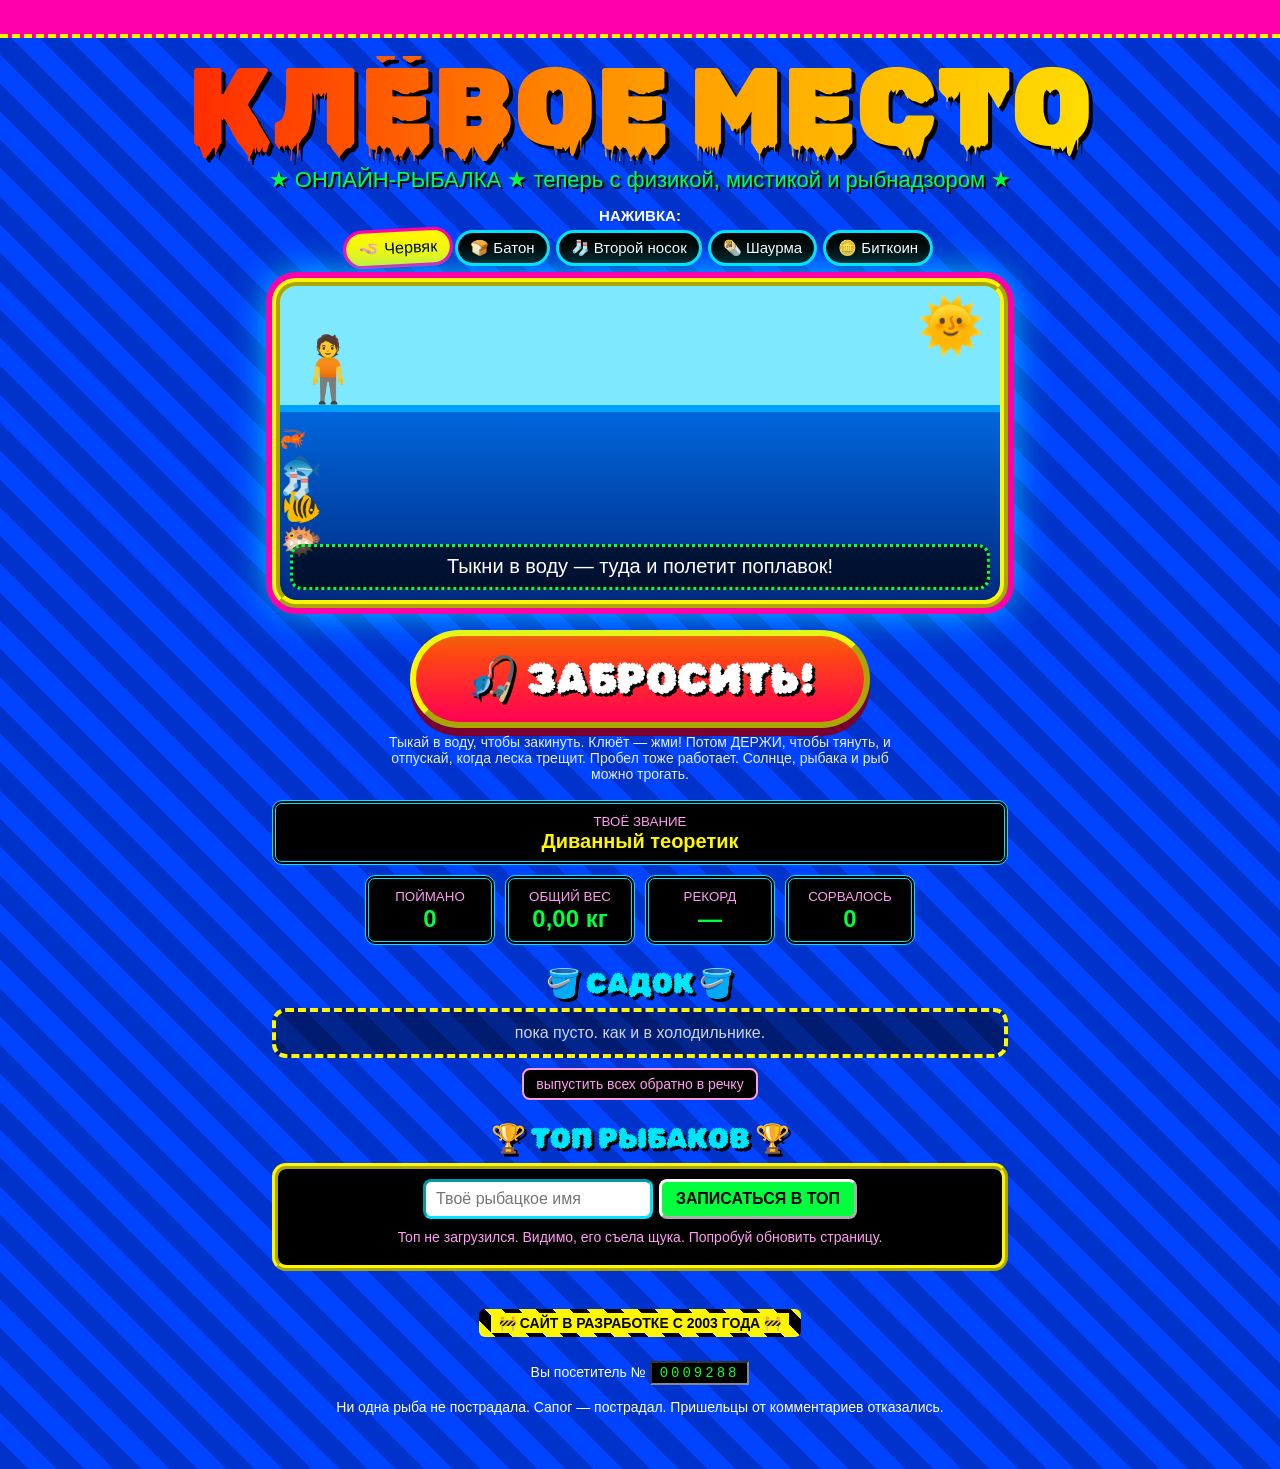
==== commit 939057de: "Рыбалка: заброс в точку, вываживание, наживки, происшествия и общий топ игроков Co-Authored-By: Clau" ====
--- a/index.html
+++ b/index.html
@@ -15,7 +15,7 @@
   min-height:100vh;padding-bottom:40px;
 }
 .marq{background:#ff00aa;color:#fff;font-weight:bold;white-space:nowrap;overflow:hidden;border-bottom:4px dashed #fff700;padding:6px 0;font-size:18px}
-.marq span{display:inline-block;padding-left:100%;animation:run 16s linear infinite}
+.marq span{display:inline-block;padding-left:100%;animation:run 22s linear infinite}
 @keyframes run{to{transform:translateX(-100%)}}
 h1{
   font-family:"Rubik Wet Paint","Rubik Bubbles",cursive;font-weight:400;
@@ -31,30 +31,57 @@
 .blink{animation:blink .7s steps(2) infinite}
 @keyframes blink{50%{opacity:0}}
 .wrap{max-width:760px;margin:0 auto;padding:0 12px}
+
+.baits{display:flex;flex-wrap:wrap;gap:6px;justify-content:center;margin:0 0 12px}
+.baits b{width:100%;color:#fff;font-size:15px}
+.bait{background:#000;color:#fff;border:3px solid #00e5ff;border-radius:999px;padding:6px 12px;font-size:15px}
+.bait.on{background:#fff700;color:#000;border-color:#ff00aa;transform:rotate(-3deg) scale(1.08)}
+
 .pond{
-  position:relative;height:300px;border:8px ridge #fff700;border-radius:24px;overflow:hidden;
+  position:relative;height:330px;border:8px ridge #fff700;border-radius:24px;overflow:hidden;
   background:linear-gradient(#7ee8ff 0 38%,#00a2ff 38% 40%,#0066dd 40%,#002a80);
   box-shadow:0 0 0 6px #ff00aa,0 0 40px #00e5ff;
-}
-.sun{position:absolute;top:10px;right:18px;font-size:54px;animation:spin 6s linear infinite}
+  cursor:crosshair;touch-action:none;user-select:none;-webkit-user-select:none;-webkit-touch-callout:none;
+}
+.pond.night{background:linear-gradient(#0b0033 0 38%,#3a1a8a 38% 40%,#1a0a55 40%,#05001a)}
+.pond.night .swim{filter:drop-shadow(0 0 8px #00ff3c)}
+.sun{position:absolute;top:8px;right:16px;font-size:54px;animation:spin 6s linear infinite;cursor:pointer}
 @keyframes spin{to{transform:rotate(360deg)}}
-.dude{position:absolute;left:8px;top:42px;font-size:64px;transform:scaleX(-1)}
-.line{position:absolute;left:70px;top:70px;width:3px;background:#fff;transform-origin:top;height:0;transition:height .5s}
-.bob{position:absolute;left:50%;top:104px;font-size:38px;transform:translateX(-50%);opacity:0;transition:opacity .3s}
-.pond.wait .bob{opacity:1;animation:bob 1.4s ease-in-out infinite}
-.pond.bite .bob{opacity:1;animation:yank .15s linear infinite}
-@keyframes bob{50%{transform:translate(-50%,8px) rotate(8deg)}}
-@keyframes yank{50%{transform:translate(-50%,26px) rotate(-25deg)}}
-.swim{position:absolute;font-size:34px;animation:swim linear infinite}
+.dude{position:absolute;left:8px;top:46px;font-size:64px;transform:scaleX(-1);cursor:pointer}
+.pond.fight .dude{animation:strain .2s linear infinite}
+@keyframes strain{50%{transform:scaleX(-1) rotate(12deg)}}
+svg.rig{position:absolute;inset:0;width:100%;height:100%;pointer-events:none}
+.bob{position:absolute;font-size:36px;margin:-22px 0 0 -18px;display:none;pointer-events:none}
+.pond.wait .bob,.pond.bite .bob,.pond.fight .bob{display:block}
+.pond.wait .bob{animation:bob 1.4s ease-in-out infinite}
+.pond.bite .bob{animation:yank .15s linear infinite}
+.pond.fight .bob{animation:yank .25s linear infinite}
+@keyframes bob{50%{transform:translateY(8px) rotate(8deg)}}
+@keyframes yank{50%{transform:translateY(20px) rotate(-25deg)}}
+.swim{position:absolute;font-size:34px;animation:swim linear infinite;cursor:pointer}
 @keyframes swim{from{left:105%}to{left:-15%}}
-.swim.r{transform:scaleX(-1);animation-name:swimr}
+.swim.r{animation-name:swimr}
+.swim.r i{transform:scaleX(-1)}
+.swim i{display:inline-block;font-style:normal}
 @keyframes swimr{from{left:-15%}to{left:105%}}
+.swim.scared{animation-duration:1.2s!important}
+.ufo{position:absolute;top:6px;left:-80px;font-size:60px;pointer-events:none;display:none}
+.ufo.fly{display:block;animation:ufo 2.6s ease-in-out}
+@keyframes ufo{0%{left:-80px;top:6px}45%{left:45%;top:70px;transform:rotate(-12deg) scale(1.4)}55%{left:45%;top:70px;transform:rotate(12deg) scale(1.4)}100%{left:110%;top:-40px}}
+.hud{position:absolute;left:110px;right:86px;top:8px;display:none;gap:5px;flex-direction:column;pointer-events:none}
+.pond.fight .hud{display:flex}
+.bar{height:20px;background:#000;border:2px solid #fff;border-radius:8px;overflow:hidden;position:relative;font-size:12px;line-height:16px;color:#fff;font-weight:bold}
+.bar u{position:absolute;left:0;top:0;bottom:0;width:0;text-decoration:none}
+.bar span{position:relative;text-shadow:1px 1px 0 #000}
+#bT u{background:linear-gradient(90deg,#00ff3c,#fff700 60%,#ff0000)}
+#bP u{background:#00e5ff}
 .msg{
-  position:absolute;left:0;right:0;bottom:10px;margin:0 10px;padding:8px;
-  background:rgba(0,0,0,.6);border:3px dotted #00ff3c;border-radius:12px;
+  position:absolute;left:0;right:0;bottom:10px;margin:0 10px;padding:8px;pointer-events:none;
+  background:rgba(0,0,0,.65);border:3px dotted #00ff3c;border-radius:12px;
   font-size:clamp(15px,3.6vw,20px);color:#fff;min-height:46px
 }
 .pond.bite{animation:shake .12s linear infinite}
+.pond.danger{animation:shake .08s linear infinite;box-shadow:0 0 0 6px #ff0000,0 0 60px #ff0000}
 @keyframes shake{25%{transform:translate(-5px,3px)}75%{transform:translate(5px,-3px)}}
 .alarm{position:absolute;inset:0;display:none;align-items:center;justify-content:center;
   font-family:"Rubik Bubbles",cursive;font-size:clamp(46px,13vw,100px);color:#ff0000;
@@ -63,18 +90,22 @@
 button{font-family:inherit;cursor:pointer}
 #go{
   margin:22px auto 6px;display:block;width:min(100%,460px);padding:18px 10px;
-  font-family:"Rubik Bubbles",cursive;font-size:clamp(26px,7vw,44px);color:#fff;
+  font-family:"Rubik Bubbles",cursive;font-size:clamp(24px,6.5vw,42px);color:#fff;
   background:linear-gradient(#ff5a00,#ff0055);border:6px outset #fff700;border-radius:999px;
   text-shadow:3px 3px 0 #000;box-shadow:0 8px 0 #7a0030;animation:pulse 1s ease-in-out infinite alternate;
+  touch-action:none;user-select:none;-webkit-user-select:none;-webkit-touch-callout:none;
 }
 #go:active{transform:translateY(6px);box-shadow:0 2px 0 #7a0030}
 #go.hot{background:linear-gradient(#00ff3c,#00a030);animation:pulse .15s linear infinite alternate}
+#go.reel{background:linear-gradient(#00e5ff,#0055ff);animation:none}
 @keyframes pulse{to{transform:scale(1.05)}}
-.hint{font-size:14px;color:#fff;opacity:.85}
+.hint{font-size:14px;color:#fff;opacity:.9;max-width:520px;margin:0 auto}
 .stats{display:flex;gap:10px;flex-wrap:wrap;justify-content:center;margin:18px 0}
 .stat{background:#000;border:4px double #00e5ff;padding:8px 14px;border-radius:10px;min-width:130px}
-.stat b{display:block;font-size:26px;color:#00ff3c;font-variant-numeric:tabular-nums}
+.stat b{display:block;font-size:24px;color:#00ff3c;font-variant-numeric:tabular-nums}
 .stat small{color:#ff9bf0}
+.stat.wide{width:100%}
+.stat.wide b{font-size:20px;color:#fff700}
 .card{
   margin:16px auto;padding:14px;border-radius:18px;border:6px groove #ff00aa;
   background:#fff700;color:#1a0044;transform:rotate(-1.5deg);display:none
@@ -84,6 +115,9 @@
 .card .big{font-size:84px;line-height:1;display:inline-block;animation:wobble .5s ease-in-out infinite alternate}
 .card h2{font-family:"Rubik Bubbles",cursive;font-weight:400;font-size:clamp(24px,6vw,38px);margin:4px 0}
 .card p{margin:4px 0;font-size:17px}
+.ev{margin-top:10px;padding:10px;background:#1a0044;color:#fff;border-radius:12px;border:3px dashed #ff00aa}
+.ev button{margin:8px 4px 0;padding:8px 14px;font-size:16px;font-weight:bold;border:3px outset #fff;border-radius:10px;background:#00ff3c;color:#000}
+.ev button+button{background:#ff9bf0}
 .rare{color:#d4006a;font-weight:bold}
 h3{font-family:"Rubik Bubbles",cursive;font-weight:400;font-size:28px;color:#00e5ff;text-shadow:3px 3px 0 #000;margin:22px 0 8px}
 #bag{display:flex;flex-wrap:wrap;gap:6px;justify-content:center;min-height:50px;
@@ -91,6 +125,20 @@
 #bag span{font-size:30px;cursor:default}
 #bag em{font-style:normal;color:#fff;opacity:.8;align-self:center}
 #reset{margin-top:10px;background:#000;color:#ff9bf0;border:2px solid #ff9bf0;border-radius:8px;padding:6px 12px;font-size:14px}
+.top{background:#000;border:6px ridge #fff700;border-radius:14px;padding:10px;color:#fff}
+.top form{display:flex;gap:6px;flex-wrap:wrap;justify-content:center;margin-bottom:10px}
+.top input{font:inherit;font-size:16px;padding:8px 10px;border:3px inset #00e5ff;border-radius:8px;background:#fff;color:#000;width:min(100%,230px)}
+.top form button{font-weight:bold;font-size:16px;padding:8px 14px;border:3px outset #fff;border-radius:8px;background:#00ff3c;color:#000}
+#topMsg{font-size:14px;color:#ff9bf0;min-height:20px;margin-bottom:6px}
+.top ol{list-style:none;margin:0;padding:0;text-align:left}
+.top li{display:flex;gap:8px;align-items:baseline;padding:6px 8px;border-bottom:1px dashed #444;font-size:16px}
+.top li:nth-child(1){color:#fff700;font-size:20px}
+.top li:nth-child(2){color:#e0e0e0}.top li:nth-child(3){color:#ffae6b}
+.top li .pl{width:34px;flex:none;text-align:center}
+.top li .nm{flex:1;min-width:0;overflow-wrap:anywhere;font-weight:bold}
+.top li .nm small{display:block;font-weight:normal;color:#9fd;opacity:.85;font-size:12px}
+.top li .kg{flex:none;color:#00ff3c;font-variant-numeric:tabular-nums;white-space:nowrap}
+.top li.me{background:#330044;outline:2px solid #ff00aa}
 footer{margin-top:28px;font-size:14px;color:#fff}
 footer .c{display:inline-block;background:#000;color:#00ff3c;font-family:monospace;padding:2px 8px;border:2px inset #888;letter-spacing:3px}
 .construction{display:inline-block;margin:10px;padding:6px 12px;font-weight:bold;color:#000;
@@ -100,36 +148,46 @@
 </style>
 </head>
 <body>
-<div class="marq"><span>🐟 ДОБРО ПОЖАЛОВАТЬ НА ЛУЧШИЙ САЙТ О РЫБАЛКЕ В ИНТЕРНЕТЕ!!! 🎣 КЛЮЁТ КРУГЛОСУТОЧНО 🐠 БЕЗ РЕГИСТРАЦИИ И СМС 🦈 ЖЕНЕ СКАЖИ, ЧТО НА РАБОТЕ 🐡 ЩУКА ЖДЁТ 🎣 ВОТ ТАКУЮ ПОЙМАЛ, ЧЕСТНО 🐟</span></div>
+<div class="marq"><span>🐟 ДОБРО ПОЖАЛОВАТЬ НА ЛУЧШИЙ САЙТ О РЫБАЛКЕ В ИНТЕРНЕТЕ!!! 🎣 КЛЮЁТ КРУГЛОСУТОЧНО 🐠 БЕЗ РЕГИСТРАЦИИ И СМС 🦈 ЖЕНЕ СКАЖИ, ЧТО НА РАБОТЕ 🛸 АДМИНИСТРАЦИЯ ЗА ПОХИЩЕНИЕ УЛОВА ПРИШЕЛЬЦАМИ ОТВЕТСТВЕННОСТИ НЕ НЕСЁТ 🐡 РЫБА ТОЖЕ ЧЕЛОВЕК 🧦 ВЕРНИТЕ НОСОК 🎣 ВОТ ТАКУЮ ПОЙМАЛ, ЧЕСТНО 🐟</span></div>
 
 <h1>КЛЁВОЕ МЕСТО</h1>
-<p class="sub">★ <span class="blink">ОНЛАЙН-РЫБАЛКА</span> ★ не выходя из дома ★ и даже с дивана ★</p>
+<p class="sub">★ <span class="blink">ОНЛАЙН-РЫБАЛКА</span> ★ теперь с физикой, мистикой и рыбнадзором ★</p>
 
 <div class="wrap">
+  <div class="baits" id="baits"><b>НАЖИВКА:</b></div>
+
   <div class="pond" id="pond">
-    <div class="sun">🌞</div>
-    <div class="dude">🧍</div>
-    <div class="line" id="line"></div>
-    <div class="bob">📍</div>
-    <div class="swim" style="top:150px;animation-duration:9s">🐟</div>
-    <div class="swim r" style="top:185px;animation-duration:13s">🐠</div>
-    <div class="swim" style="top:215px;animation-duration:17s;animation-delay:-6s">🐡</div>
-    <div class="swim r" style="top:130px;animation-duration:21s;animation-delay:-9s;font-size:22px">🦐</div>
+    <div class="sun" id="sun" data-poke="sun">🌞</div>
+    <div class="dude" data-poke="dude">🧍</div>
+    <svg class="rig"><line id="ln" stroke="#fff" stroke-width="2" x1="0" y1="0" x2="0" y2="0"/></svg>
+    <div class="swim" data-poke="fish" style="top:160px;animation-duration:9s"><i>🐟</i></div>
+    <div class="swim r" data-poke="fish" style="top:200px;animation-duration:13s"><i>🐠</i></div>
+    <div class="swim" data-poke="fish" style="top:235px;animation-duration:17s;animation-delay:-6s"><i>🐡</i></div>
+    <div class="swim r" data-poke="fish" style="top:140px;animation-duration:21s;animation-delay:-9s;font-size:22px"><i>🦐</i></div>
+    <div class="swim" data-poke="fish" style="top:185px;animation-duration:38s;animation-delay:-20s;font-size:26px"><i>🧦</i></div>
+    <div class="bob" id="bob">📍</div>
+    <div class="ufo" id="ufo">🛸</div>
+    <div class="hud">
+      <div class="bar" id="bT"><u></u><span>НАТЯЖЕНИЕ ЛЕСКИ</span></div>
+      <div class="bar" id="bP"><u></u><span>ВЫТЯНУЛ</span></div>
+    </div>
     <div class="alarm">КЛЮЁТ!!!</div>
-    <div class="msg" id="msg">Жми большую кнопку и закидывай удочку, рыбак!</div>
+    <div class="msg" id="msg">Тыкни в воду — туда и полетит поплавок!</div>
   </div>
 
   <button id="go">🎣 ЗАБРОСИТЬ!</button>
-  <div class="hint">можно пробелом, если лень тянуться мышкой</div>
+  <div class="hint">Тыкай в воду, чтобы закинуть. Клюёт — жми! Потом ДЕРЖИ, чтобы тянуть, и отпускай, когда леска трещит. Пробел тоже работает. Солнце, рыбака и рыб можно трогать.</div>
 
   <div class="card" id="card" aria-live="polite">
     <div class="big" id="cEmoji"></div>
     <h2 id="cName"></h2>
     <p id="cInfo"></p>
     <p id="cJoke"></p>
+    <div class="ev" id="ev" hidden></div>
   </div>
 
   <div class="stats">
+    <div class="stat wide"><small>ТВОЁ ЗВАНИЕ</small><b id="sRank"></b></div>
     <div class="stat"><small>ПОЙМАНО</small><b id="sCount">0</b></div>
     <div class="stat"><small>ОБЩИЙ ВЕС</small><b id="sWeight">0 кг</b></div>
     <div class="stat"><small>РЕКОРД</small><b id="sBest">—</b></div>
@@ -137,97 +195,285 @@
   </div>
 
   <h3>🪣 САДОК 🪣</h3>
-  <div id="bag"><em>пока пусто. как и в холодильнике.</em></div>
+  <div id="bag"></div>
   <button id="reset">выпустить всех обратно в речку</button>
+
+  <h3>🏆 ТОП РЫБАКОВ 🏆</h3>
+  <div class="top">
+    <form id="topForm">
+      <input id="nick" maxlength="20" placeholder="Твоё рыбацкое имя" aria-label="Твоё рыбацкое имя" autocomplete="nickname">
+      <button type="submit">ЗАПИСАТЬСЯ В ТОП</button>
+    </form>
+    <div id="topMsg">Впиши имя — и твой улов увидят все.</div>
+    <ol id="topList"></ol>
+  </div>
 
   <footer>
     <div class="construction"><i>🚧 САЙТ В РАЗРАБОТКЕ С 2003 ГОДА 🚧</i></div>
     <p>Вы посетитель № <span class="c" id="cnt">0000042</span></p>
-    <p>Ни одна рыба не пострадала. Сапог — пострадал.</p>
+    <p>Ни одна рыба не пострадала. Сапог — пострадал. Пришельцы от комментариев отказались.</p>
   </footer>
 </div>
 
 <script>
-// [эмодзи, название, мин.кг, макс.кг, шанс, шутка]
+// [эмодзи, название, мин.кг, макс.кг, шанс, шутка, тип: f рыба / j хлам / w дичь]
 const LOOT=[
- ['🐟','Карась обыкновенный',0.1,1.2,22,'Классика. Кот одобряет.'],
- ['🐠','Окунь полосатый',0.1,1.5,16,'Колючий, как твой начальник в понедельник.'],
- ['🐡','Ёрш сопливый',0.05,0.3,12,'Мелкий, но гордый.'],
- ['🐟','Плотва',0.1,0.9,14,'Пойдёт под пиво.'],
- ['🦈','ЩУКА!!!',1.5,14,7,'По щучьему велению — проси что хочешь!'],
- ['🐋','Сом-великан',8,90,2,'Он сам тебя чуть не поймал.'],
- ['🥾','Сапог резиновый',0.8,1.6,8,'Левый. Правый ищи дальше.'],
- ['🧦','Носок одинокий',0.05,0.1,6,'Так вот куда они деваются из стиралки!'],
- ['🛞','Покрышка от «Жигулей»',6,9,4,'Зимняя! Повезло.'],
- ['🥫','Банка тушёнки',0.3,0.5,5,'Обед сам приплыл.'],
- ['🦆','Утка возмущённая',1,2,3,'Она очень недовольна. Извинись.'],
- ['🧜‍♀️','Русалка',45,60,1,'Просит отпустить и не рассказывать жене.'],
- ['👑','ЗОЛОТАЯ РЫБКА',0.2,0.4,1,'Три желания! Первое — новое корыто.'],
- ['🦞','Рак',0.1,0.3,5,'Теперь ты знаешь, где он зимует.'],
- ['📱','Чей-то телефон',0.2,0.25,2,'37 пропущенных от «Любимая».'],
- ['🐊','Крокодил?!',40,200,1,'Откуда он в нашей речке — вопрос к администрации.']
+ ['🐟','Карась обыкновенный',0.1,1.2,20,'Классика. Кот одобряет.','f'],
+ ['🐠','Окунь полосатый',0.1,1.5,15,'Колючий, как твой начальник в понедельник.','f'],
+ ['🐡','Ёрш сопливый',0.05,0.3,10,'Мелкий, но гордый.','f'],
+ ['🐟','Плотва',0.1,0.9,12,'Пойдёт под пиво.','f'],
+ ['🦈','ЩУКА!!!',1.5,14,7,'По щучьему велению — проси что хочешь!','f'],
+ ['🐋','Сом-великан',8,90,2,'Он сам тебя чуть не поймал.','f'],
+ ['🦞','Рак',0.1,0.3,5,'Теперь ты знаешь, где он зимует.','f'],
+ ['🥾','Сапог резиновый',0.8,1.6,7,'Левый. Правый ищи дальше.','j'],
+ ['🧦','Носок одинокий',0.05,0.1,6,'Так вот куда они деваются из стиралки!','j'],
+ ['🛞','Покрышка от «Жигулей»',6,9,4,'Зимняя! Повезло.','j'],
+ ['🥫','Банка тушёнки',0.3,0.5,5,'Обед сам приплыл.','j'],
+ ['📱','Чей-то телефон',0.2,0.25,3,'37 пропущенных от «Любимая».','j'],
+ ['🧊','Холодильник «Полюс»',55,70,2,'Внутри кастрюля борща. Ещё тёплого. Вопросов больше, чем ответов.','j'],
+ ['🚽','Унитаз фаянсовый',20,28,2,'Трон речного царя. Теперь твой.','j'],
+ ['📡','Wi-Fi роутер',0.3,0.4,3,'Работает. Сеть «Rechka_5G», пароль «karas123».','j'],
+ ['🛒','Тележка из супермаркета',15,20,2,'С неё всё и началось.','j'],
+ ['🦆','Утка возмущённая',1,2,3,'Она очень недовольна. Извинись.','w'],
+ ['🧜‍♀️','Русалка',45,60,1.5,'Просит отпустить и не рассказывать жене.','w'],
+ ['👑','ЗОЛОТАЯ РЫБКА',0.2,0.4,1.5,'Три желания! Первое — новое корыто.','w'],
+ ['🐊','Крокодил?!',40,200,1,'Откуда он в нашей речке — вопрос к администрации.','w'],
+ ['👵','Бабушка с пирожками',60,75,1.5,'«Милок, а я тут с сорок восьмого года сижу. С капустой будешь?»','w'],
+ ['🤿','Водолаз Геннадий',80,95,1.5,'Очень просит больше так не делать. Третий раз за неделю.','w'],
+ ['🕳️','Чёрная дыра (маленькая)',0,999,0.7,'Вес не определён. Весы засосало.','w'],
+ ['🧍','Ты сам из параллельной вселенной',70,85,0.8,'Он тоже в шоке. Говорит, у них там клюёт лучше.','w'],
+ ['🚢','Подводная лодка',9000,18000,0.4,'Экипаж интересуется, какой сейчас год.','w'],
+ ['🦕','Чудище озёрное',300,900,0.5,'Просило не фотографировать. Все фото всё равно получатся размытыми.','w'],
+ ['💼','Депутатский портфель',3,5,1.2,'Внутри обещания. Все мокрые.','w'],
+ ['🗿','Каменная голова',500,800,0.6,'Смотрит осуждающе.','w']
 ];
-const WAITS=['Сидим, ждём... 🤫','Тихо, не спугни!','Комары кусают, а рыба нет...','Поплавок вроде дёрнулся... показалось.','Наливай пока чай из термоса ☕','Терпение, рыбак, терпение...'];
-const EARLY=['РАНО! Спугнул всю рыбу, торопыга!','Куда дёргаешь?! Ещё не клюёт!','Рыба посмеялась и уплыла.'];
-const LATE=['Проспал! Рыба съела червя и сказала спасибо.','Сорвалась... Но она была ВО-О-ОТ ТАКАЯ!','Эх, раззява! Ушла.'];
+const BAITS=[
+ ['🪱','Червяк',{f:2,j:1,w:.6},'Старый добрый червяк. Он знал, на что шёл.'],
+ ['🍞','Батон',{f:1.4,j:.8,w:1.6},'Батон. Утки уже в курсе.'],
+ ['🧦','Второй носок',{f:.3,j:3.5,w:1},'Подобное тянется к подобному.'],
+ ['🌯','Шаурма',{f:.7,j:.7,w:3},'На шаурму идёт всё. Вообще всё.'],
+ ['🪙','Биткоин',{f:.15,j:1,w:6},'Рыба не понимает, что это, но ей интересно.']
+];
+const WAITS=['Сидим, ждём... 🤫','Тихо, не спугни!','Комары кусают, а рыба нет...','Поплавок вроде дёрнулся... показалось.','Наливай пока чай из термоса ☕','Рыба совещается.','Из-под воды слышен смех.','Мимо проплыла мысль. Не клюнула.'];
+const EARLY=['РАНО! Спугнул всю рыбу, торопыга!','Куда дёргаешь?! Ещё не клюёт!','Рыба посмеялась и уплыла.','Рыба записала тебя в чёрный список.'];
+const LATE=['Проспал! Рыба съела наживку и оставила отзыв: 3 звезды.','Сорвалась... Но она была ВО-О-ОТ ТАКАЯ!','Эх, раззява! Ушла.','Рыба подсекла ТЕБЯ. Морально.'];
+const SNAP=['ЛЕСКА ЛОПНУЛА! Кто ж так тянет?!','ДЗЫНЬ! Леска улетела в стратосферу.','Перетянул! Оно уплыло вместе с крючком и твоей гордостью.'];
+const DUDE=['«Не толкайся, я рыбачу!»','«Вчера вот такую поймал!» — показывает руками 3 метра.','«Тс-с-с! Рыба всё слышит.»','«Жена думает, я в гараже.»','«Я не сплю, я медитирую на поплавок.»'];
+const POKE=['Руками нельзя! Это браконьерство!','Рыба обиделась и подала жалобу.','Не трогай, она на работе.','Рыба показала тебе плавник. Неприличный.'];
+const RANKS=[[0,'Диванный теоретик'],[3,'Гроза карасей'],[8,'Повелитель сапогов'],[15,'Щучий барин'],[25,'Заслуженный враль района'],[40,'Посейдон районного масштаба'],[70,'Бог рыбалки (самопровозглашённый)']];
 
 const $=id=>document.getElementById(id);
-const pond=$('pond'),go=$('go'),msg=$('msg'),line=$('line'),card=$('card');
-let state='idle',timer=null;
+const pond=$('pond'),go=$('go'),msg=$('msg'),card=$('card'),bob=$('bob'),ln=$('ln'),ev=$('ev');
+const ROD={x:92,y:62};
+let state='idle',timer=null,loop=null,hold=false,bx=300,by=150,sx=300,cur=null,tens=0,prog=0,bait=0,night=false;
 let S={n:0,w:0,best:null,miss:0,bag:[]};
 try{const s=JSON.parse(localStorage.getItem('klev')||'null');if(s&&Array.isArray(s.bag))S=s}catch(e){}
 const save=()=>{try{localStorage.setItem('klev',JSON.stringify(S))}catch(e){}};
 const pick=a=>a[Math.floor(Math.random()*a.length)];
-const kg=x=>(x>=10?x.toFixed(0):x.toFixed(2)).replace('.',',')+' кг';
+const kg=x=>x>=1000?(x/1000).toFixed(1).replace('.',',')+' т':(x>=10?x.toFixed(0):x.toFixed(2)).replace('.',',')+' кг';
+const say=t=>{msg.textContent=t};
+
+BAITS.forEach((b,i)=>{
+  const el=document.createElement('button');el.className='bait'+(i===0?' on':'');el.textContent=b[0]+' '+b[1];
+  el.addEventListener('click',()=>{
+    if(state!=='idle'){say('Наживку на ходу не меняют!');return}
+    bait=i;document.querySelectorAll('.bait').forEach((x,j)=>x.classList.toggle('on',j===i));say(b[3]);
+  });
+  $('baits').appendChild(el);
+});
 
 function render(){
   $('sCount').textContent=S.n;
   $('sWeight').textContent=kg(S.w);
   $('sBest').textContent=S.best?S.best.e+' '+kg(S.best.w):'—';
   $('sMiss').textContent=S.miss;
+  let r=RANKS[0][1];RANKS.forEach(x=>{if(S.n>=x[0])r=x[1]});$('sRank').textContent=r;
   const bag=$('bag');bag.textContent='';
   if(!S.bag.length){const em=document.createElement('em');em.textContent='пока пусто. как и в холодильнике.';bag.appendChild(em)}
-  S.bag.slice(-80).forEach(b=>{const s=document.createElement('span');s.textContent=b.e;s.title=b.n+', '+kg(b.w);bag.appendChild(s)});
+  S.bag.slice(-90).forEach(b=>{const s=document.createElement('span');s.textContent=b.e;s.title=b.n+(b.w?', '+kg(b.w):'');bag.appendChild(s)});
+}
+function rig(){
+  bob.style.left=bx+'px';bob.style.top=by+'px';
+  const on=state==='wait'||state==='bite'||state==='fight';
+  ln.setAttribute('x1',ROD.x);ln.setAttribute('y1',ROD.y);
+  ln.setAttribute('x2',on?bx:ROD.x);ln.setAttribute('y2',on?by-8:ROD.y);
 }
 function set(st,text,btn){
-  state=st;pond.className='pond'+(st==='wait'?' wait':st==='bite'?' bite':'');
-  line.style.height=(st==='wait'||st==='bite')?'60px':'0';
-  line.style.transform=(st==='wait'||st==='bite')?'rotate(-72deg) scaleY(4.6)':'none';
-  msg.textContent=text;go.textContent=btn;go.classList.toggle('hot',st==='bite');
-}
-function cast(){
+  state=st;
+  ['wait','bite','fight','danger'].forEach(c=>pond.classList.toggle(c,c===st));
+  if(text)say(text);go.textContent=btn;
+  go.classList.toggle('hot',st==='bite');go.classList.toggle('reel',st==='fight');
+  rig();
+}
+function cast(x,y){
+  const r=pond.getBoundingClientRect(),w=r.width-16,h=r.height-16;
+  bx=sx=Math.max(130,Math.min(w-30,x==null?130+Math.random()*(w-170):x));
+  by=Math.max(h*0.44,Math.min(h-80,y==null?h*0.5+Math.random()*h*0.2:y));
   card.classList.remove('show');
   set('wait',pick(WAITS),'⏳ ЖДЁМ...');
   timer=setTimeout(()=>{
-    set('bite','ТЯНИ!!! ТЯНИ ДАВАЙ!!!','💥 ПОДСЕКАЙ!!!');
-    timer=setTimeout(()=>fail(pick(LATE)),1100);
+    set('bite','ЖМИ!!! ЖМИ ДАВАЙ!!!','💥 ПОДСЕКАЙ!!!');
+    timer=setTimeout(()=>fail(pick(LATE)),1200);
   },1200+Math.random()*3000);
 }
-function fail(t){clearTimeout(timer);S.miss++;save();render();set('idle',t,'🎣 ЕЩЁ РАЗОК!')}
+function fail(t){clearTimeout(timer);clearInterval(loop);hold=false;S.miss++;save();render();set('idle',t,'🎣 ЕЩЁ РАЗОК!')}
+function roll(){
+  const m=BAITS[bait][2];
+  const wt=l=>l[4]*m[l[6]]*(night&&l[6]==='w'?2.5:1);
+  let r=Math.random()*LOOT.reduce((a,l)=>a+wt(l),0),l=LOOT[0];
+  for(const x of LOOT){if((r-=wt(x))<=0){l=x;break}}
+  return {l,w:l[2]+Math.random()*(l[3]-l[2])};
+}
 function hook(){
   clearTimeout(timer);
-  let r=Math.random()*LOOT.reduce((a,l)=>a+l[4],0),l=LOOT[0];
-  for(const x of LOOT){if((r-=x[4])<=0){l=x;break}}
-  const w=l[2]+Math.random()*(l[3]-l[2]);
-  S.n++;S.w+=w;S.bag.push({e:l[0],n:l[1],w});
+  cur=roll();cur.str=Math.min(1.5,Math.log10(cur.w+1)*0.75);
+  tens=25;prog=12;hold=true;
+  set('fight','ЧТО-ТО ЕСТЬ! Держи, чтобы тянуть. Отпускай, когда трещит!','💪 ДЕРЖИ — ТЯНУ!');
+  loop=setInterval(tick,50);
+}
+function tick(){
+  const s=cur.str;
+  if(hold){prog+=1.5;tens+=1.8+1.2*s}else{tens-=3.5;prog-=0.3+0.3*s}
+  if(Math.random()<0.02+0.03*s){tens+=10+10*s;say(pick(['РЫВОК!!!','ОНО СОПРОТИВЛЯЕТСЯ!','УХ, ТЯЖЁЛОЕ!','ОНО ТЯНЕТ ТЕБЯ В ВОДУ!','Кажется, оно ругается!']))}
+  tens=Math.max(0,tens);prog=Math.max(0,prog);
+  $('bT').firstElementChild.style.width=Math.min(100,tens)+'%';
+  $('bP').firstElementChild.style.width=Math.min(100,prog)+'%';
+  pond.classList.toggle('danger',tens>75);
+  bx=sx+(ROD.x+40-sx)*Math.min(1,prog/100);rig();
+  if(tens>=100)return fail(pick(SNAP));
+  if(prog>=100)land();
+}
+function addBag(e,n,w){S.bag.push({e,n,w})}
+function land(){
+  clearInterval(loop);hold=false;
+  const l=cur.l,w=cur.w;
+  S.n++;S.w+=w;addBag(l[0],l[1],w);
   const rec=!S.best||w>S.best.w;if(rec)S.best={e:l[0],n:l[1],w};
   save();render();
   $('cEmoji').textContent=l[0];$('cName').textContent=l[1];
   $('cInfo').innerHTML='Вес: <b>'+kg(w)+'</b>'+(l[4]<=3?' · <span class="rare">★ РЕДКОСТЬ ★</span>':'')+(rec?' · <span class="rare">НОВЫЙ РЕКОРД!</span>':'');
   $('cJoke').textContent=l[5];
+  ev.hidden=true;ev.textContent='';
   card.classList.remove('show');void card.offsetWidth;card.classList.add('show');
   set('idle','ЕСТЬ! Вытащил: '+l[1]+'!','🎣 ЗАБРОСИТЬ ЕЩЁ!');
-}
-function press(){
-  if(state==='idle')cast();
+  pushScore();
+  if(Math.random()<0.38)pick([evBribe,evUfo,evInspector,evReview])(l,w);
+}
+// ---- абсурдные происшествия ----
+function ask(text,opts){
+  state='choice';go.textContent='☝️ СНАЧАЛА РЕШИ ВОПРОС';
+  ev.hidden=false;ev.textContent='';
+  const p=document.createElement('div');p.textContent=text;ev.appendChild(p);
+  opts.forEach(o=>{const b=document.createElement('button');b.textContent=o[0];
+    b.addEventListener('click',()=>{ev.textContent=o[1]()||'';state='idle';go.textContent='🎣 ЗАБРОСИТЬ ЕЩЁ!';save();render()});
+    ev.appendChild(b)});
+}
+function dropLast(w){S.bag.pop();S.n--;S.w=Math.max(0,S.w-w)}
+function evBribe(l,w){
+  ask('💬 Улов говорит человеческим голосом: «Слышь, отпусти. Дам пятьсот рублей и никому не скажу, что ты ловишь на '+BAITS[bait][1].toLowerCase()+'».',[
+    ['Взять деньги',()=>{dropLast(w);addBag('💵','Взятка от улова',0);return 'Улов уплыл. Купюра мокрая, но настоящая. Наверное.'}],
+    ['В садок!',()=>'«Ну и зря», — сказал улов и замолчал. Навсегда. Теперь неловко.']
+  ]);
+}
+function evUfo(l,w){
+  const u=$('ufo');u.classList.remove('fly');void u.offsetWidth;u.classList.add('fly');
+  dropLast(w);addBag('📜','Расписка от пришельцев',0);save();render();
+  ev.hidden=false;ev.textContent='🛸 Прилетело НЛО и забрало твой улов «для опытов». Оставили расписку. Печать светится.';
+}
+function evInspector(l,w){
+  ask('👮 Из камышей выходит рыбнадзор: «Гражданин, ваши документы на '+l[1].toLowerCase()+'?»',[
+    ['Притвориться кустом',()=>Math.random()<0.5?'Сработало. Инспектор полил тебя и ушёл.':(dropLast(w),'«Кусты не носят панамку». Улов конфискован.')],
+    ['Показать улов',()=>Math.random()<0.5?(addBag('🏅','Грамота от рыбнадзора',0),'Инспектор прослезился и выдал грамоту «За вот такую».'):(dropLast(w),'Улов предъявил инспектору СВОИ документы. Они ушли вместе.')]
+  ]);
+}
+function evReview(l,w){
+  ev.hidden=false;
+  ev.textContent=pick([
+    '⭐ Улов оставил отзыв о рыбалке: «1 звезда. Наживка чёрствая, рыбак в панамке. Не рекомендую».',
+    '📞 Улову звонят. Он просит тебя подержать трубку.',
+    '🧾 К улову прилагался чек. Ты должен речке 340 рублей.',
+    '🎓 Улов оказался кандидатом наук. Теперь ты обязан обращаться к нему на «вы».'
+  ]);
+}
+// ---- топ игроков (общая таблица на сервере) ----
+const API='https://vmflvwvoymocyqrxtios.supabase.co/rest/v1/rpc/',KEY='sb_publishable_Bvccbadaqjt8tEtcenHXIw_kIVZlkpX';
+let me={id:'',name:''},pushT=null;
+try{me=JSON.parse(localStorage.getItem('klev_me')||'null')||me}catch(e){}
+if(!/^[0-9a-f-]{36}$/.test(me.id)){
+  me.id=(crypto.randomUUID?crypto.randomUUID():'xxxxxxxx-xxxx-4xxx-8xxx-xxxxxxxxxxxx'.replace(/x/g,()=>(Math.random()*16|0).toString(16)));
+  try{localStorage.setItem('klev_me',JSON.stringify(me))}catch(e){}
+}
+$('nick').value=me.name||'';
+const rpc=(fn,body)=>fetch(API+fn,{method:'POST',headers:{apikey:KEY,Authorization:'Bearer '+KEY,'Content-Type':'application/json'},body:JSON.stringify(body||{})})
+  .then(r=>{if(!r.ok)throw new Error(r.status);return r.status===204?null:r.json()});
+function loadTop(){
+  rpc('fishing_top').then(rows=>{
+    const ol=$('topList');ol.textContent='';
+    if(!rows||!rows.length){const li=document.createElement('li');li.textContent='Пока никого. Будь первым — войди в историю!';ol.appendChild(li);return}
+    rows.forEach((r,i)=>{
+      const li=document.createElement('li');if(me.name&&r.name===me.name)li.className='me';
+      const a=document.createElement('span');a.className='pl';a.textContent=['🥇','🥈','🥉'][i]||(i+1)+'.';
+      const b=document.createElement('span');b.className='nm';b.textContent=r.name;
+      const sm=document.createElement('small');sm.textContent='поймано: '+r.catches+(r.best_name?' · рекорд: '+r.best_name+', '+kg(+r.best_kg):'');b.appendChild(sm);
+      const c=document.createElement('span');c.className='kg';c.textContent=kg(+r.total_kg);
+      li.append(a,b,c);ol.appendChild(li);
+    });
+  }).catch(()=>{$('topMsg').textContent='Топ не загрузился. Видимо, его съела щука. Попробуй обновить страницу.'});
+}
+function pushScore(now){
+  if(!me.name||!S.n)return;
+  clearTimeout(pushT);
+  pushT=setTimeout(()=>{
+    rpc('fishing_submit',{p_id:me.id,p_name:me.name,p_catches:S.n,p_total:+S.w.toFixed(2),p_best:S.best?+S.best.w.toFixed(2):0,p_best_name:S.best?S.best.e+' '+S.best.n:''})
+      .then(()=>{$('topMsg').textContent='Улов записан в топ под именем «'+me.name+'».';loadTop()})
+      .catch(()=>{$('topMsg').textContent='Не получилось отправить улов в топ. Попробуем после следующей рыбы.'});
+  },now?0:1500);
+}
+$('topForm').addEventListener('submit',e=>{
+  e.preventDefault();
+  const n=$('nick').value.replace(/[<>]/g,'').trim().slice(0,20);
+  if(!n){$('topMsg').textContent='Без имени в топ не пускают. Даже щуку.';return}
+  me.name=n;try{localStorage.setItem('klev_me',JSON.stringify(me))}catch(e){}
+  if(!S.n){$('topMsg').textContent='Имя запомнил. Теперь поймай хоть что-нибудь!';return}
+  $('topMsg').textContent='Отправляю...';pushScore(true);
+});
+loadTop();
+// ---- управление ----
+function down(x,y){
+  if(state==='idle')cast(x,y);
   else if(state==='wait')fail(pick(EARLY));
   else if(state==='bite')hook();
-}
-go.addEventListener('click',press);
-document.addEventListener('keydown',e=>{if(e.code==='Space'&&e.target===document.body){e.preventDefault();press()}});
-$('reset').addEventListener('click',()=>{S={n:0,w:0,best:null,miss:0,bag:[]};save();render();card.classList.remove('show');set('idle','Все отпущены. Рыба передаёт привет.','🎣 ЗАБРОСИТЬ!')});
+  else if(state==='fight')hold=true;
+  else if(state==='choice')say('Сначала разберись с происшествием — кнопки в жёлтой карточке ниже!');
+}
+function poke(el){
+  const k=el.dataset.poke;
+  if(k==='sun'){night=!night;pond.classList.toggle('night',night);$('sun').textContent=night?'🌝':'🌞';
+    say(night?'Ты выключил солнце. Ночью клюёт всякая дичь...':'Солнце обратно. Оно просит так больше не делать.')}
+  else if(k==='dude')say(pick(DUDE));
+  else{el.classList.add('scared');setTimeout(()=>el.classList.remove('scared'),1300);say(pick(POKE))}
+}
+pond.addEventListener('pointerdown',e=>{
+  e.preventDefault();
+  const t=e.target.closest('[data-poke]');
+  if(t&&state==='idle')return poke(t);
+  const r=pond.getBoundingClientRect();
+  down(e.clientX-r.left-8,e.clientY-r.top-8);
+});
+go.addEventListener('pointerdown',e=>{e.preventDefault();down()});
+go.addEventListener('keydown',e=>{if(e.code==='Enter'&&!e.repeat)down()});
+go.addEventListener('keyup',e=>{if(e.code==='Enter')hold=false});
+['pointerup','pointercancel','blur'].forEach(n=>window.addEventListener(n,()=>{hold=false}));
+pond.addEventListener('contextmenu',e=>e.preventDefault());
+go.addEventListener('contextmenu',e=>e.preventDefault());
+document.addEventListener('keydown',e=>{if(e.code==='Space'&&!e.target.closest('.bait,.ev,#reset,.top')){e.preventDefault();if(!e.repeat)down()}});
+document.addEventListener('keyup',e=>{if(e.code==='Space')hold=false});
+$('reset').addEventListener('click',()=>{
+  if(state!=='idle')return;
+  S={n:0,w:0,best:null,miss:0,bag:[]};save();render();card.classList.remove('show');
+  set('idle','Все отпущены. Рыба передаёт привет. Холодильник тоже уплыл.','🎣 ЗАБРОСИТЬ!')});
 $('cnt').textContent=String(1337+Math.floor(Math.random()*8000)).padStart(7,'0');
-render();
+render();rig();
 </script>
 </body>
 </html>
